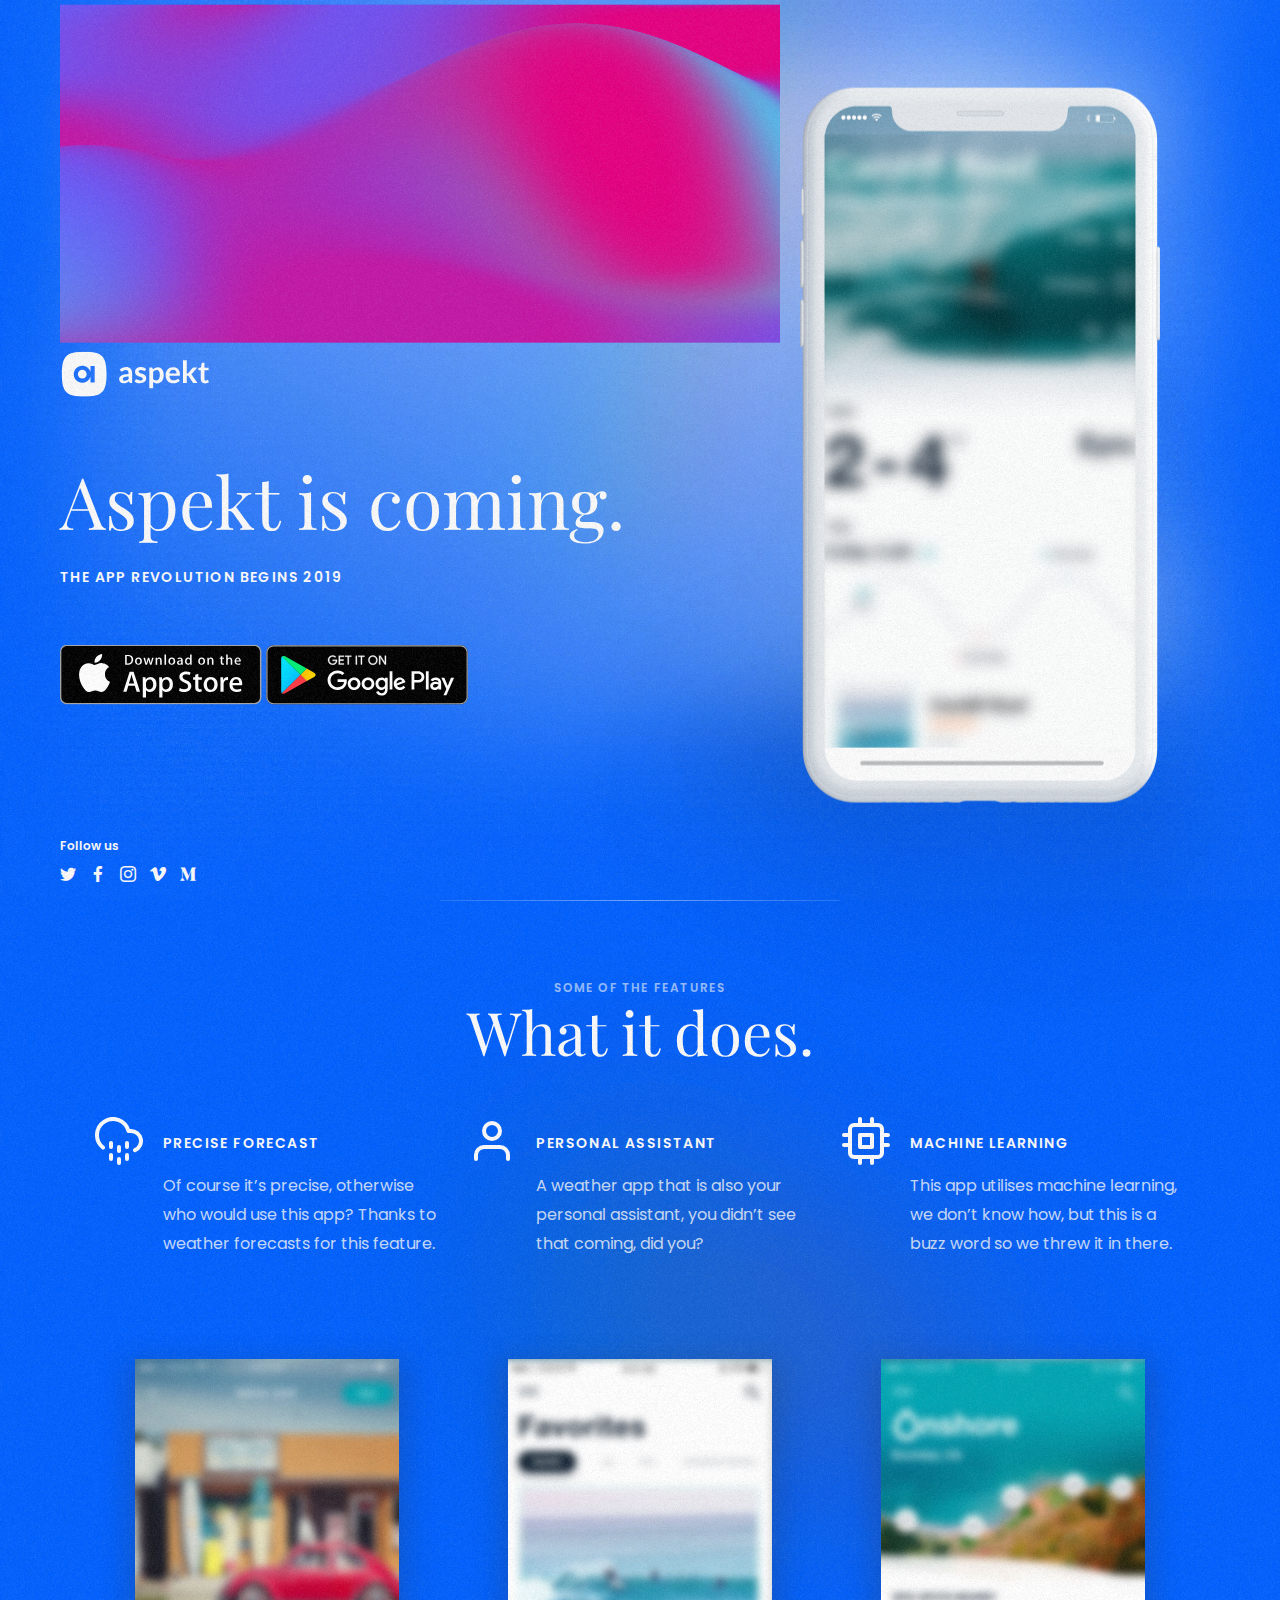
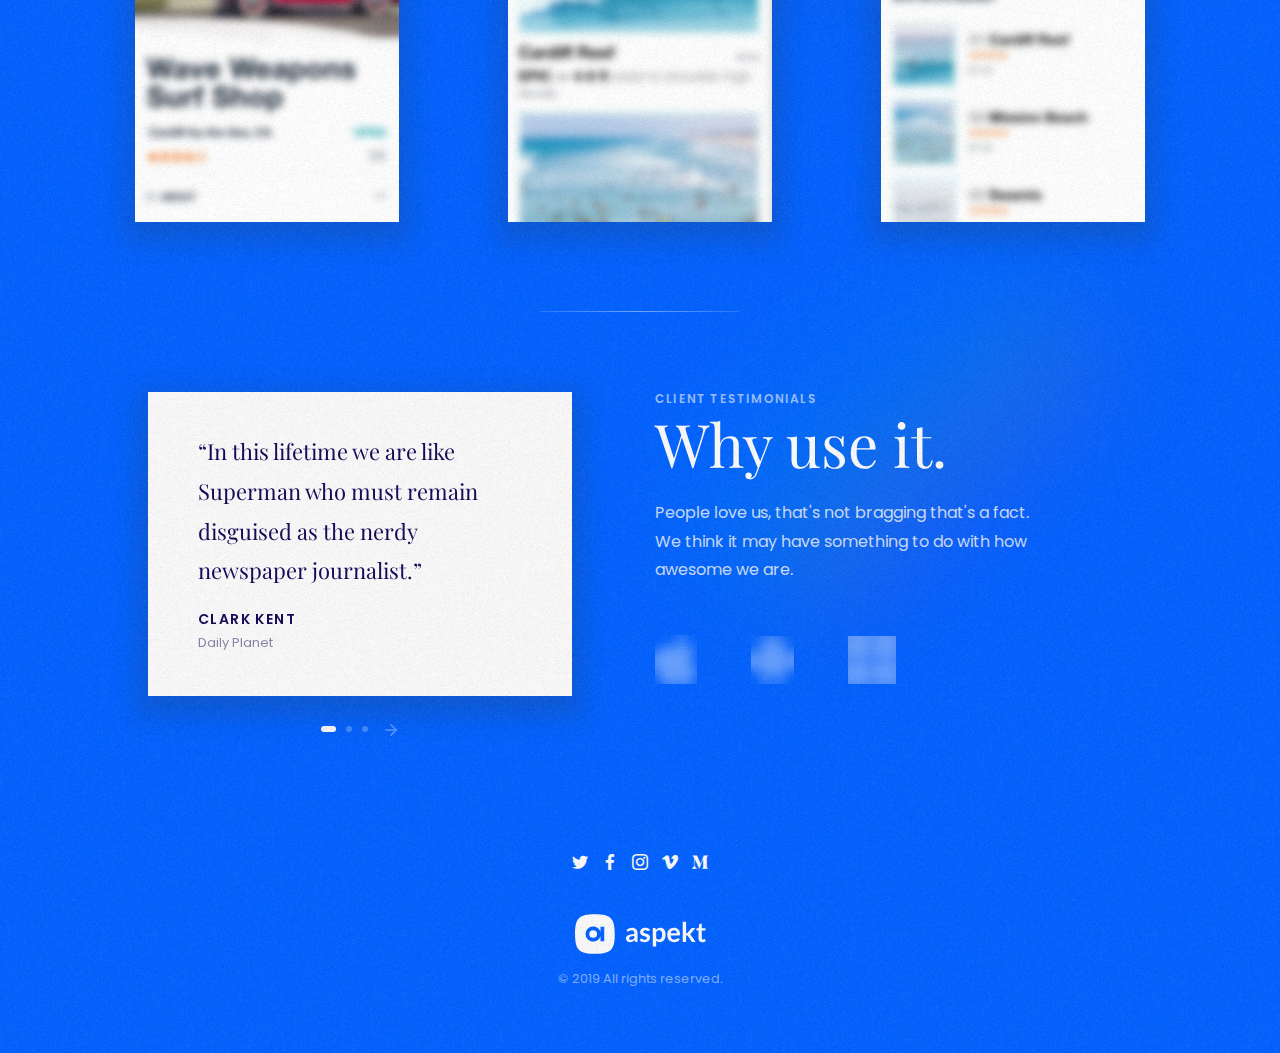
==== index.html @ 25643c91 "change three js" ====
<!DOCTYPE html>
<html class="app" lang="en">

<head>
    <meta charset="utf-8">
    <meta http-equiv="x-ua-compatible" content="ie=edge">

    <title>App Layout | Aspekt</title>

    <!-- Behavioral Meta Data -->
    <meta name="viewport" content="width=device-width, initial-scale=1, shrink-to-fit=no">

    <!-- Core Meta Data -->
    <meta name="author" content="Aether-Themes">
    <meta name="description" content="Aspekt. Creative launching page.">
    <meta name="keywords" content="template,coming soon,creative,multipurpose,minimal,responsive,html5,css3,jquery">

    <!-- Favicon -->
    <link rel="apple-touch-icon" sizes="180x180" href="assets/images/favicons/apple-touch-icon.png">
    <link rel="icon" type="image/png" href="assets/images/favicons/favicon-32x32.png" sizes="32x32">
    <link rel="icon" type="image/png" href="assets/images/favicons/favicon-16x16.png" sizes="16x16">
    <link rel="manifest" href="assets/images/favicons/manifest.json">
    <link rel="mask-icon" href="assets/images/favicons/safari-pinned-tab.svg" color="#21252b">
    <meta name="theme-color" content="#00C66B">

    <!-- Facebook -->
    <meta property="fb:app_id" content="">
    <meta property="og:type" content="website" />
    <meta property="og:meta_name" content="Aspekt" />
    <meta property="og:title" content="Aether-Themes" />
    <meta property="og:description" content="Aspekt. Creative launching page." />
    <meta property="og:image" content="https://www.aetherthemes.com/demo/aspekt/public/og-image.jpg" />

    <!-- Twitter -->
    <meta name="twitter:card" content="summary_large_image">
    <meta name="twitter:title" content="Aether-Themes" />
    <meta name="twitter:description" content="Aspekt. Creative launching page." />
    <meta name="twitter:image:src" content="https://www.aetherthemes.com/demo/aspekt/public/og-image.jpg" />
    <meta name="twitter:site" content="@AetherThemes">
    <meta name="twitter:creator" content="@AetherThemes">

    <!-- Other social networks -->
    <link rel="image_src" href="https://www.aetherthemes.com/demo/aspekt/public/og-image.jpg" />

    <!-- Fonts -->
    <link href="https://fonts.googleapis.com/css?family=Playfair+Display" rel="stylesheet">
    <link href="https://fonts.googleapis.com/css?family=Poppins:400,600" rel="stylesheet">

    <link href="assets/stylesheets/app.css" rel="stylesheet" />
</head>

<body>
    <!-- Main Content -->
    <main>
        <!-- Hero -->
        <section id="hero" class="hero">
            <div class="hero-content">
                <div class="hero-banner">
                    <canvas id="gradient-canvas">
                    </canvas>
                    <div class="-logo">
                        <a href="https://www.aetherthemes.com/demo/aspekt/">
                            <svg height="58" viewBox="0 0 191 58" width="191" xmlns="http://www.w3.org/2000/svg">
                                <g>
                                    <circle cx="26.9" cy="29" r="5.6" />
                                    <path d="m29.4.2c-23 0-28.8 5.8-28.8 28.8s5.8 28.8 28.8 28.8 28.8-5.8 28.8-28.8-5.8-28.8-28.8-28.8zm13.5 39.4h-5.4v-7.7c-1.3 4.7-5.5 8.1-10.6 8.1-6.1 0-11-4.9-11-11s4.9-11 11-11c5.1 0 9.3 3.4 10.6 8.1v-7.7h5.4z" />
                                    <path d="m91.3 40.5h-2.2c-.9 0-1.4-.2-1.7-1l-.4-1.5c-2.1 1.8-3.8 2.8-6.7 2.8-3.4 0-5.9-1.9-5.9-5.5 0-3 2.9-6.2 12.1-6.4v-1.2c0-2.7-1.2-4-3.4-4-3.2 0-3.9 1.8-5.5 1.8-.7 0-1.1-.4-1.4-.9l-.9-1.6c2.3-2.1 5.1-3.2 8.4-3.2 4.7 0 7.5 3.3 7.5 7.8v12.9zm-4.7-5.2v-3.4c-5.7.3-7.5 1.5-7.5 3.2s1.1 2.4 2.7 2.4c2-.1 3.4-.8 4.8-2.2z" />
                                    <path d="m108.1 24.2c-.3.4-.5.6-1 .6-.9 0-2.1-1.3-4.5-1.3-1.9 0-3.1.9-3.1 2.2 0 3.5 9.9 1.8 9.9 8.4 0 3.9-2.9 6.7-8.1 6.7-2.8 0-5.4-1.1-7-2.5l1.1-1.9c.3-.5.7-.7 1.3-.7 1.2 0 2 1.6 4.9 1.6 2.3 0 3.3-1.2 3.3-2.4 0-3.7-10-1.7-10-8.8 0-3.3 2.6-6.2 7.6-6.2 2.8 0 5.1 1 6.7 2.5z" />
                                    <path d="m113.3 47.1v-26.8h3c.6 0 1.1.3 1.2.9l.4 1.9c1.6-1.9 3.7-3.1 6.5-3.1 4.4 0 7.5 3.7 7.5 10.3 0 6.1-3.4 10.6-8.7 10.6-2.3 0-3.8-.7-5-2v8.3h-4.9zm4.9-20.9v9.1c1.1 1.4 2.4 1.8 3.9 1.8 3 0 4.8-2.2 4.8-6.9s-1.6-6.5-4.1-6.5c-2 0-3.3.9-4.6 2.5z" />
                                    <path d="m152.8 29.1c0 1.5-.2 1.9-1.1 1.9h-12.5c.3 4.2 2.3 6 5.5 6s4.4-1.8 5.6-1.8c.4 0 .7.2.9.5l1.4 1.8c-2.2 2.5-5.5 3.3-8.3 3.3-5.6 0-10-3.8-10-10.8 0-5.5 3.7-10 9.7-10 5.1-.1 8.8 3.3 8.8 9.1zm-13.6-1.1h9.2c0-2.5-1.4-4.6-4.3-4.6-2.8 0-4.4 1.7-4.9 4.6z" />
                                    <path d="m161.6 11.2v16.8h.9c.7 0 .9-.2 1.4-.7l5-6.2c.5-.5.9-.8 1.7-.8h4.5l-6.3 7.5c-.5.6-.9 1-1.5 1.4.6.4.9.9 1.4 1.5l6.7 9.8h-4.4c-.8 0-1.3-.2-1.7-.9l-5.1-7.7c-.4-.6-.7-.7-1.5-.7h-1.1v9.3h-4.9v-29.3z" />
                                    <path d="m179.6 35.2v-11.3h-2.1c-.5 0-1-.3-1-1v-1.9l3.3-.5 1-5.5c.1-.5.5-.8 1.1-.8h2.5v6.4h5.3v3.5h-5.3v11c0 1.3.7 2 1.7 2 1.2 0 1.6-.7 2.1-.7.3 0 .4.1.7.4l1.5 2.4c-1.4 1.2-3.3 1.8-5.3 1.8-3.5-.2-5.5-2.3-5.5-5.8z" />
                                </g>
                            </svg>
                        </a>
                    </div>

                    <div class="-content">
                        <h1>Aspekt is coming.</h1>
                        <p class="sub-title">The app revolution begins 2019</p>

                        <div class="cta">
                            <a href="#"><img src="assets/images/app/hero/app-store.svg" width="202" height="60" alt="App store" /></a>
                            <a href="#"><img src="assets/images/app/hero/google-play.svg" width="202" height="60" alt="Google play" /></a>
                        </div>
                    </div>

                    <div class="-footer">
                        <p>Follow us</p>
                        <ul>
                            <li><a href="#"><span class="socicon-twitter"></span></a></li>
                            <li><a href="#"><span class="socicon-facebook"></span></a></li>
                            <li><a href="#"><span class="socicon-instagram"></span></a></li>
                            <li><a href="#"><span class="socicon-vimeo"></span></a></li>
                            <li><a href="#"><span class="socicon-medium"></span></a></li>
                        </ul>
                    </div>
                </div>

                <div class="hero-image">
                    <img src="assets/images/app/hero/phone-render.png" width="360" alt="Phone render" />
                </div>
            </div>

            <img src="assets/images/app/hero/shadow.png" class="hero-shadow" alt="Shadow" />
        </section>

        <!-- Highlights -->
        <section class="highlights styled">
            <hr>
            <div class="highlights-header">
                <h6 class="do-unstyle">Some of the features</h6>
                <h2>What it does.</h2>
            </div>

            <div class="highlights-icon-box">
                <div class="-icon">
                    <i data-feather="cloud-drizzle"></i>
                </div>

                <div class="-content">
                    <h5>Precise forecast</h5>
                    <p>Of course it’s precise, otherwise who would use this app? Thanks to weather forecasts for this feature.</p>
                </div>
            </div>

            <div class="highlights-icon-box">
                <div class="-icon">
                    <i data-feather="user"></i>
                </div>

                <div class="-content">
                    <h5>Personal assistant</h5>
                    <p>A weather app that is also your personal assistant, you didn’t see that coming, did you?</p>
                </div>
            </div>

            <div class="highlights-icon-box">
                <div class="-icon">
                    <i data-feather="cpu"></i>
                </div>

                <div class="-content">
                    <h5>Machine learning</h5>
                    <p>This app utilises machine learning, we don’t know how, but this is a buzz word so we threw it in there.</p>
                </div>
            </div>

            <img src="assets/images/default/rainbow-glow-1.png" class="highlights-glow" alt="Rainbow glow 1" />
        </section>

        <!-- Gallery -->
        <div class="gallery">
            <div class="gallery-grid">
                <div class="-image columns large-4 medium-4 small-12">
                    <a class="lightbox--js" href="assets/images/app/gallery/image-1.jpg">
                        <img src="assets/images/app/gallery/image-1.jpg" width="264" alt="Image 1" />
                    </a>
                </div>
                <div class="-image columns large-4 medium-4 small-12">
                    <a class="lightbox--js" href="assets/images/app/gallery/image-2.jpg">
                        <img src="assets/images/app/gallery/image-2.jpg" width="264" alt="Image 2" />
                    </a>
                </div>
                <div class="-image columns large-4 medium-4 small-12">
                    <a class="lightbox--js" href="assets/images/app/gallery/image-3.jpg">
                        <img src="assets/images/app/gallery/image-3.jpg" width="264" alt="Image 3" />
                    </a>
                </div>
            </div>
        </div>

        <!-- Clients -->
        <section class="clients styled">
            <hr class="half">

            <div class="clients-testimonials">
                <div id="testimonials-slider" class="-box">
                    <!-- Testimonial 1 -->
                    <div class="-testimonial">
                        <div class="-content">
                            <p>“In this lifetime we are like Superman who must remain disguised as the nerdy newspaper journalist.”</p>
                        </div>
                        <div class="-meta">
                            <h5>Clark Kent</h5>
                            <p><small>Daily Planet</small></p>
                        </div>
                    </div>

                    <!-- Testimonial 2 -->
                    <div class="-testimonial">
                        <div class="-content">
                            <p>“Endure, Master Wayne. Take it. They’ll hate you for it, but that’s the point of Batman, he can be the outcast.”</p>
                        </div>
                        <div class="-meta">
                            <h5>Bruce Wayne</h5>
                            <p><small>Wayne Enterprise</small></p>
                        </div>
                    </div>

                    <!-- Testimonial 3 -->
                    <div class="-testimonial">
                        <div class="-content">
                            <p>“If loss makes you doubt your belief in justice, then you never truly, truly ever believed in justice at all.”</p>
                        </div>
                        <div class="-meta">
                            <h5>Diana Prince</h5>
                            <p><small>Amazon Inc.</small></p>
                        </div>
                    </div>
                </div>

                <div class="-controls">
                    <div id="slick-dots"></div>
                    <div id="slick-arrow"></div>
                </div>
            </div>

            <div class="clients-content">
                <div class="-header">
                    <h6 class="do-unstyle">Client testimonials</h6>
                    <h2>Why use it.</h2>
                    <p>People love us, that's not bragging that's a fact. We think it may have something to do with how awesome we are.</p>
                </div>

                <ul class="-clients">
                    <li>
                        <a href="#"><img src="assets/images/app/clients/client-1.png" width="42" alt="Client 1" /></a>
                    </li>
                    <li>
                        <a href="#"><img src="assets/images/app/clients/client-2.png" width="43" alt="Client 2" /></a>
                    </li>
                    <li>
                        <a href="#"><img src="assets/images/app/clients/client-3.png" width="48" alt="Client 3" /></a>
                    </li>
                </ul>
            </div>

            <img src="assets/images/default/rainbow-glow-2.png" class="clients-glow" alt="Rainbow glow 2" />
        </section>

    </main>

    <!-- Footer -->
    <footer class="footer styled">
        <div class="footer-content">
            <ul class="-social">
                <li><a href="#"><span class="socicon-twitter"></span></a></li>
                <li><a href="#"><span class="socicon-facebook"></span></a></li>
                <li><a href="#"><span class="socicon-instagram"></span></a></li>
                <li><a href="#"><span class="socicon-vimeo"></span></a></li>
                <li><a href="#"><span class="socicon-medium"></span></a></li>
            </ul>

            <div class="-logo">
                <a href="https://www.aetherthemes.com/demo/aspekt/">
                    <svg height="58" viewBox="0 0 191 58" width="191" xmlns="http://www.w3.org/2000/svg">
                        <g>
                            <circle cx="26.9" cy="29" r="5.6" />
                            <path d="m29.4.2c-23 0-28.8 5.8-28.8 28.8s5.8 28.8 28.8 28.8 28.8-5.8 28.8-28.8-5.8-28.8-28.8-28.8zm13.5 39.4h-5.4v-7.7c-1.3 4.7-5.5 8.1-10.6 8.1-6.1 0-11-4.9-11-11s4.9-11 11-11c5.1 0 9.3 3.4 10.6 8.1v-7.7h5.4z" />
                            <path d="m91.3 40.5h-2.2c-.9 0-1.4-.2-1.7-1l-.4-1.5c-2.1 1.8-3.8 2.8-6.7 2.8-3.4 0-5.9-1.9-5.9-5.5 0-3 2.9-6.2 12.1-6.4v-1.2c0-2.7-1.2-4-3.4-4-3.2 0-3.9 1.8-5.5 1.8-.7 0-1.1-.4-1.4-.9l-.9-1.6c2.3-2.1 5.1-3.2 8.4-3.2 4.7 0 7.5 3.3 7.5 7.8v12.9zm-4.7-5.2v-3.4c-5.7.3-7.5 1.5-7.5 3.2s1.1 2.4 2.7 2.4c2-.1 3.4-.8 4.8-2.2z" />
                            <path d="m108.1 24.2c-.3.4-.5.6-1 .6-.9 0-2.1-1.3-4.5-1.3-1.9 0-3.1.9-3.1 2.2 0 3.5 9.9 1.8 9.9 8.4 0 3.9-2.9 6.7-8.1 6.7-2.8 0-5.4-1.1-7-2.5l1.1-1.9c.3-.5.7-.7 1.3-.7 1.2 0 2 1.6 4.9 1.6 2.3 0 3.3-1.2 3.3-2.4 0-3.7-10-1.7-10-8.8 0-3.3 2.6-6.2 7.6-6.2 2.8 0 5.1 1 6.7 2.5z" />
                            <path d="m113.3 47.1v-26.8h3c.6 0 1.1.3 1.2.9l.4 1.9c1.6-1.9 3.7-3.1 6.5-3.1 4.4 0 7.5 3.7 7.5 10.3 0 6.1-3.4 10.6-8.7 10.6-2.3 0-3.8-.7-5-2v8.3h-4.9zm4.9-20.9v9.1c1.1 1.4 2.4 1.8 3.9 1.8 3 0 4.8-2.2 4.8-6.9s-1.6-6.5-4.1-6.5c-2 0-3.3.9-4.6 2.5z" />
                            <path d="m152.8 29.1c0 1.5-.2 1.9-1.1 1.9h-12.5c.3 4.2 2.3 6 5.5 6s4.4-1.8 5.6-1.8c.4 0 .7.2.9.5l1.4 1.8c-2.2 2.5-5.5 3.3-8.3 3.3-5.6 0-10-3.8-10-10.8 0-5.5 3.7-10 9.7-10 5.1-.1 8.8 3.3 8.8 9.1zm-13.6-1.1h9.2c0-2.5-1.4-4.6-4.3-4.6-2.8 0-4.4 1.7-4.9 4.6z" />
                            <path d="m161.6 11.2v16.8h.9c.7 0 .9-.2 1.4-.7l5-6.2c.5-.5.9-.8 1.7-.8h4.5l-6.3 7.5c-.5.6-.9 1-1.5 1.4.6.4.9.9 1.4 1.5l6.7 9.8h-4.4c-.8 0-1.3-.2-1.7-.9l-5.1-7.7c-.4-.6-.7-.7-1.5-.7h-1.1v9.3h-4.9v-29.3z" />
                            <path d="m179.6 35.2v-11.3h-2.1c-.5 0-1-.3-1-1v-1.9l3.3-.5 1-5.5c.1-.5.5-.8 1.1-.8h2.5v6.4h5.3v3.5h-5.3v11c0 1.3.7 2 1.7 2 1.2 0 1.6-.7 2.1-.7.3 0 .4.1.7.4l1.5 2.4c-1.4 1.2-3.3 1.8-5.3 1.8-3.5-.2-5.5-2.3-5.5-5.8z" />
                        </g>
                    </svg>
                </a>
            </div>

            <p class="-copyright">
                <small>© <time datetime="2019">2019</time> All rights reserved.</small>
            </p>
        </div>
    </footer>

    <!-- Javascript -->
    <script src="assets/javascripts/libraries/jquery.js"></script>
    <script src="assets/javascripts/libraries/threejs.js"></script>
    <script src="assets/javascripts/libraries/projector.js"></script>
    <script src="assets/javascripts/libraries/canvasrenderer.js"></script>

    <script src="assets/javascripts/plugins/feather.js"></script>
    <script src="assets/javascripts/plugins/magnific-popup.js"></script>
    <script src="assets/javascripts/plugins/slick-carousel.js"></script>

    <script src="assets/javascripts/3d/field.js"></script>

    <script src="assets/javascripts/main.js"></script>
    <script src="assets/javascripts/app.js"></script>
</body>

</html>
---- assets/stylesheets/app.css ----
/*
Aspekt
Version: 1.0
Author: Aether-Themes
Author URI: http://www.AetherThemes.com
*/
/* =Table of Contents
--------------------------------------------------------------
  =External CSS files (Plugins & Grid)
  =Base styles
  =Typography
  =Buttons
  =Layout specific
  =Sections
*/
/* =External CSS files
-------------------------------------------------------------- */
/* Foundation grid */
/**
 * Foundation for Sites by ZURB
 * Version 6.4.3
 * foundation.zurb.com
 * Licensed under MIT Open Source
 */
 #gradient-canvas {
  width:100%;
  height:100%;
  --gradient-color-1: #635BFF; 
  --gradient-color-2: #3BDEFF; 
  --gradient-color-3: #C218A7;  
  --gradient-color-4: #E50081;
}

.row {
  max-width: 75rem;
  margin-right: auto;
  margin-left: auto; }
  .row::before, .row::after {
    display: table;
    content: ' ';
    flex-basis: 0;
    order: 1; }
  .row::after {
    clear: both; }
  .row.collapse > .column, .row.collapse > .columns {
    padding-right: 0;
    padding-left: 0; }
  .row .row {
    margin-right: -0.625rem;
    margin-left: -0.625rem; }
    @media print, screen and (min-width: 40em) {
      .row .row {
        margin-right: -0.9375rem;
        margin-left: -0.9375rem; } }
    @media print, screen and (min-width: 64em) {
      .row .row {
        margin-right: -0.9375rem;
        margin-left: -0.9375rem; } }
    .row .row.collapse {
      margin-right: 0;
      margin-left: 0; }
  .row.expanded {
    max-width: none; }
    .row.expanded .row {
      margin-right: auto;
      margin-left: auto; }
  .row:not(.expanded) .row {
    max-width: none; }
  .row.gutter-small > .column, .row.gutter-small > .columns {
    padding-right: 0.625rem;
    padding-left: 0.625rem; }
  .row.gutter-medium > .column, .row.gutter-medium > .columns {
    padding-right: 0.9375rem;
    padding-left: 0.9375rem; }

.column, .columns {
  width: 100%;
  float: left;
  padding-right: 0.625rem;
  padding-left: 0.625rem; }
  @media print, screen and (min-width: 40em) {
    .column, .columns {
      padding-right: 0.9375rem;
      padding-left: 0.9375rem; } }
  .column:last-child:not(:first-child), .columns:last-child:not(:first-child) {
    float: right; }
  .column.end:last-child:last-child, .end.columns:last-child:last-child {
    float: left; }

.column.row.row, .row.row.columns {
  float: none; }

.row .column.row.row, .row .row.row.columns {
  margin-right: 0;
  margin-left: 0;
  padding-right: 0;
  padding-left: 0; }

.small-1 {
  width: 8.33333%; }

.small-push-1 {
  position: relative;
  left: 8.33333%; }

.small-pull-1 {
  position: relative;
  left: -8.33333%; }

.small-offset-0 {
  margin-left: 0%; }

.small-2 {
  width: 16.66667%; }

.small-push-2 {
  position: relative;
  left: 16.66667%; }

.small-pull-2 {
  position: relative;
  left: -16.66667%; }

.small-offset-1 {
  margin-left: 8.33333%; }

.small-3 {
  width: 25%; }

.small-push-3 {
  position: relative;
  left: 25%; }

.small-pull-3 {
  position: relative;
  left: -25%; }

.small-offset-2 {
  margin-left: 16.66667%; }

.small-4 {
  width: 33.33333%; }

.small-push-4 {
  position: relative;
  left: 33.33333%; }

.small-pull-4 {
  position: relative;
  left: -33.33333%; }

.small-offset-3 {
  margin-left: 25%; }

.small-5 {
  width: 41.66667%; }

.small-push-5 {
  position: relative;
  left: 41.66667%; }

.small-pull-5 {
  position: relative;
  left: -41.66667%; }

.small-offset-4 {
  margin-left: 33.33333%; }

.small-6 {
  width: 50%; }

.small-push-6 {
  position: relative;
  left: 50%; }

.small-pull-6 {
  position: relative;
  left: -50%; }

.small-offset-5 {
  margin-left: 41.66667%; }

.small-7 {
  width: 58.33333%; }

.small-push-7 {
  position: relative;
  left: 58.33333%; }

.small-pull-7 {
  position: relative;
  left: -58.33333%; }

.small-offset-6 {
  margin-left: 50%; }

.small-8 {
  width: 66.66667%; }

.small-push-8 {
  position: relative;
  left: 66.66667%; }

.small-pull-8 {
  position: relative;
  left: -66.66667%; }

.small-offset-7 {
  margin-left: 58.33333%; }

.small-9 {
  width: 75%; }

.small-push-9 {
  position: relative;
  left: 75%; }

.small-pull-9 {
  position: relative;
  left: -75%; }

.small-offset-8 {
  margin-left: 66.66667%; }

.small-10 {
  width: 83.33333%; }

.small-push-10 {
  position: relative;
  left: 83.33333%; }

.small-pull-10 {
  position: relative;
  left: -83.33333%; }

.small-offset-9 {
  margin-left: 75%; }

.small-11 {
  width: 91.66667%; }

.small-push-11 {
  position: relative;
  left: 91.66667%; }

.small-pull-11 {
  position: relative;
  left: -91.66667%; }

.small-offset-10 {
  margin-left: 83.33333%; }

.small-12 {
  width: 100%; }

.small-offset-11 {
  margin-left: 91.66667%; }

.small-up-1 > .column, .small-up-1 > .columns {
  float: left;
  width: 100%; }
  .small-up-1 > .column:nth-of-type(1n), .small-up-1 > .columns:nth-of-type(1n) {
    clear: none; }
  .small-up-1 > .column:nth-of-type(1n+1), .small-up-1 > .columns:nth-of-type(1n+1) {
    clear: both; }
  .small-up-1 > .column:last-child, .small-up-1 > .columns:last-child {
    float: left; }

.small-up-2 > .column, .small-up-2 > .columns {
  float: left;
  width: 50%; }
  .small-up-2 > .column:nth-of-type(1n), .small-up-2 > .columns:nth-of-type(1n) {
    clear: none; }
  .small-up-2 > .column:nth-of-type(2n+1), .small-up-2 > .columns:nth-of-type(2n+1) {
    clear: both; }
  .small-up-2 > .column:last-child, .small-up-2 > .columns:last-child {
    float: left; }

.small-up-3 > .column, .small-up-3 > .columns {
  float: left;
  width: 33.33333%; }
  .small-up-3 > .column:nth-of-type(1n), .small-up-3 > .columns:nth-of-type(1n) {
    clear: none; }
  .small-up-3 > .column:nth-of-type(3n+1), .small-up-3 > .columns:nth-of-type(3n+1) {
    clear: both; }
  .small-up-3 > .column:last-child, .small-up-3 > .columns:last-child {
    float: left; }

.small-up-4 > .column, .small-up-4 > .columns {
  float: left;
  width: 25%; }
  .small-up-4 > .column:nth-of-type(1n), .small-up-4 > .columns:nth-of-type(1n) {
    clear: none; }
  .small-up-4 > .column:nth-of-type(4n+1), .small-up-4 > .columns:nth-of-type(4n+1) {
    clear: both; }
  .small-up-4 > .column:last-child, .small-up-4 > .columns:last-child {
    float: left; }

.small-up-5 > .column, .small-up-5 > .columns {
  float: left;
  width: 20%; }
  .small-up-5 > .column:nth-of-type(1n), .small-up-5 > .columns:nth-of-type(1n) {
    clear: none; }
  .small-up-5 > .column:nth-of-type(5n+1), .small-up-5 > .columns:nth-of-type(5n+1) {
    clear: both; }
  .small-up-5 > .column:last-child, .small-up-5 > .columns:last-child {
    float: left; }

.small-up-6 > .column, .small-up-6 > .columns {
  float: left;
  width: 16.66667%; }
  .small-up-6 > .column:nth-of-type(1n), .small-up-6 > .columns:nth-of-type(1n) {
    clear: none; }
  .small-up-6 > .column:nth-of-type(6n+1), .small-up-6 > .columns:nth-of-type(6n+1) {
    clear: both; }
  .small-up-6 > .column:last-child, .small-up-6 > .columns:last-child {
    float: left; }

.small-up-7 > .column, .small-up-7 > .columns {
  float: left;
  width: 14.28571%; }
  .small-up-7 > .column:nth-of-type(1n), .small-up-7 > .columns:nth-of-type(1n) {
    clear: none; }
  .small-up-7 > .column:nth-of-type(7n+1), .small-up-7 > .columns:nth-of-type(7n+1) {
    clear: both; }
  .small-up-7 > .column:last-child, .small-up-7 > .columns:last-child {
    float: left; }

.small-up-8 > .column, .small-up-8 > .columns {
  float: left;
  width: 12.5%; }
  .small-up-8 > .column:nth-of-type(1n), .small-up-8 > .columns:nth-of-type(1n) {
    clear: none; }
  .small-up-8 > .column:nth-of-type(8n+1), .small-up-8 > .columns:nth-of-type(8n+1) {
    clear: both; }
  .small-up-8 > .column:last-child, .small-up-8 > .columns:last-child {
    float: left; }

.small-collapse > .column, .small-collapse > .columns {
  padding-right: 0;
  padding-left: 0; }
.small-collapse .row {
  margin-right: 0;
  margin-left: 0; }

.expanded.row .small-collapse.row {
  margin-right: 0;
  margin-left: 0; }

.small-uncollapse > .column, .small-uncollapse > .columns {
  padding-right: 0.625rem;
  padding-left: 0.625rem; }

.small-centered {
  margin-right: auto;
  margin-left: auto; }
  .small-centered, .small-centered:last-child:not(:first-child) {
    float: none;
    clear: both; }

.small-uncentered,
.small-push-0,
.small-pull-0 {
  position: static;
  float: left;
  margin-right: 0;
  margin-left: 0; }

@media print, screen and (min-width: 40em) {
  .medium-1 {
    width: 8.33333%; }

  .medium-push-1 {
    position: relative;
    left: 8.33333%; }

  .medium-pull-1 {
    position: relative;
    left: -8.33333%; }

  .medium-offset-0 {
    margin-left: 0%; }

  .medium-2 {
    width: 16.66667%; }

  .medium-push-2 {
    position: relative;
    left: 16.66667%; }

  .medium-pull-2 {
    position: relative;
    left: -16.66667%; }

  .medium-offset-1 {
    margin-left: 8.33333%; }

  .medium-3 {
    width: 25%; }

  .medium-push-3 {
    position: relative;
    left: 25%; }

  .medium-pull-3 {
    position: relative;
    left: -25%; }

  .medium-offset-2 {
    margin-left: 16.66667%; }

  .medium-4 {
    width: 33.33333%; }

  .medium-push-4 {
    position: relative;
    left: 33.33333%; }

  .medium-pull-4 {
    position: relative;
    left: -33.33333%; }

  .medium-offset-3 {
    margin-left: 25%; }

  .medium-5 {
    width: 41.66667%; }

  .medium-push-5 {
    position: relative;
    left: 41.66667%; }

  .medium-pull-5 {
    position: relative;
    left: -41.66667%; }

  .medium-offset-4 {
    margin-left: 33.33333%; }

  .medium-6 {
    width: 50%; }

  .medium-push-6 {
    position: relative;
    left: 50%; }

  .medium-pull-6 {
    position: relative;
    left: -50%; }

  .medium-offset-5 {
    margin-left: 41.66667%; }

  .medium-7 {
    width: 58.33333%; }

  .medium-push-7 {
    position: relative;
    left: 58.33333%; }

  .medium-pull-7 {
    position: relative;
    left: -58.33333%; }

  .medium-offset-6 {
    margin-left: 50%; }

  .medium-8 {
    width: 66.66667%; }

  .medium-push-8 {
    position: relative;
    left: 66.66667%; }

  .medium-pull-8 {
    position: relative;
    left: -66.66667%; }

  .medium-offset-7 {
    margin-left: 58.33333%; }

  .medium-9 {
    width: 75%; }

  .medium-push-9 {
    position: relative;
    left: 75%; }

  .medium-pull-9 {
    position: relative;
    left: -75%; }

  .medium-offset-8 {
    margin-left: 66.66667%; }

  .medium-10 {
    width: 83.33333%; }

  .medium-push-10 {
    position: relative;
    left: 83.33333%; }

  .medium-pull-10 {
    position: relative;
    left: -83.33333%; }

  .medium-offset-9 {
    margin-left: 75%; }

  .medium-11 {
    width: 91.66667%; }

  .medium-push-11 {
    position: relative;
    left: 91.66667%; }

  .medium-pull-11 {
    position: relative;
    left: -91.66667%; }

  .medium-offset-10 {
    margin-left: 83.33333%; }

  .medium-12 {
    width: 100%; }

  .medium-offset-11 {
    margin-left: 91.66667%; }

  .medium-up-1 > .column, .medium-up-1 > .columns {
    float: left;
    width: 100%; }
    .medium-up-1 > .column:nth-of-type(1n), .medium-up-1 > .columns:nth-of-type(1n) {
      clear: none; }
    .medium-up-1 > .column:nth-of-type(1n+1), .medium-up-1 > .columns:nth-of-type(1n+1) {
      clear: both; }
    .medium-up-1 > .column:last-child, .medium-up-1 > .columns:last-child {
      float: left; }

  .medium-up-2 > .column, .medium-up-2 > .columns {
    float: left;
    width: 50%; }
    .medium-up-2 > .column:nth-of-type(1n), .medium-up-2 > .columns:nth-of-type(1n) {
      clear: none; }
    .medium-up-2 > .column:nth-of-type(2n+1), .medium-up-2 > .columns:nth-of-type(2n+1) {
      clear: both; }
    .medium-up-2 > .column:last-child, .medium-up-2 > .columns:last-child {
      float: left; }

  .medium-up-3 > .column, .medium-up-3 > .columns {
    float: left;
    width: 33.33333%; }
    .medium-up-3 > .column:nth-of-type(1n), .medium-up-3 > .columns:nth-of-type(1n) {
      clear: none; }
    .medium-up-3 > .column:nth-of-type(3n+1), .medium-up-3 > .columns:nth-of-type(3n+1) {
      clear: both; }
    .medium-up-3 > .column:last-child, .medium-up-3 > .columns:last-child {
      float: left; }

  .medium-up-4 > .column, .medium-up-4 > .columns {
    float: left;
    width: 25%; }
    .medium-up-4 > .column:nth-of-type(1n), .medium-up-4 > .columns:nth-of-type(1n) {
      clear: none; }
    .medium-up-4 > .column:nth-of-type(4n+1), .medium-up-4 > .columns:nth-of-type(4n+1) {
      clear: both; }
    .medium-up-4 > .column:last-child, .medium-up-4 > .columns:last-child {
      float: left; }

  .medium-up-5 > .column, .medium-up-5 > .columns {
    float: left;
    width: 20%; }
    .medium-up-5 > .column:nth-of-type(1n), .medium-up-5 > .columns:nth-of-type(1n) {
      clear: none; }
    .medium-up-5 > .column:nth-of-type(5n+1), .medium-up-5 > .columns:nth-of-type(5n+1) {
      clear: both; }
    .medium-up-5 > .column:last-child, .medium-up-5 > .columns:last-child {
      float: left; }

  .medium-up-6 > .column, .medium-up-6 > .columns {
    float: left;
    width: 16.66667%; }
    .medium-up-6 > .column:nth-of-type(1n), .medium-up-6 > .columns:nth-of-type(1n) {
      clear: none; }
    .medium-up-6 > .column:nth-of-type(6n+1), .medium-up-6 > .columns:nth-of-type(6n+1) {
      clear: both; }
    .medium-up-6 > .column:last-child, .medium-up-6 > .columns:last-child {
      float: left; }

  .medium-up-7 > .column, .medium-up-7 > .columns {
    float: left;
    width: 14.28571%; }
    .medium-up-7 > .column:nth-of-type(1n), .medium-up-7 > .columns:nth-of-type(1n) {
      clear: none; }
    .medium-up-7 > .column:nth-of-type(7n+1), .medium-up-7 > .columns:nth-of-type(7n+1) {
      clear: both; }
    .medium-up-7 > .column:last-child, .medium-up-7 > .columns:last-child {
      float: left; }

  .medium-up-8 > .column, .medium-up-8 > .columns {
    float: left;
    width: 12.5%; }
    .medium-up-8 > .column:nth-of-type(1n), .medium-up-8 > .columns:nth-of-type(1n) {
      clear: none; }
    .medium-up-8 > .column:nth-of-type(8n+1), .medium-up-8 > .columns:nth-of-type(8n+1) {
      clear: both; }
    .medium-up-8 > .column:last-child, .medium-up-8 > .columns:last-child {
      float: left; }

  .medium-collapse > .column, .medium-collapse > .columns {
    padding-right: 0;
    padding-left: 0; }
  .medium-collapse .row {
    margin-right: 0;
    margin-left: 0; }

  .expanded.row .medium-collapse.row {
    margin-right: 0;
    margin-left: 0; }

  .medium-uncollapse > .column, .medium-uncollapse > .columns {
    padding-right: 0.9375rem;
    padding-left: 0.9375rem; }

  .medium-centered {
    margin-right: auto;
    margin-left: auto; }
    .medium-centered, .medium-centered:last-child:not(:first-child) {
      float: none;
      clear: both; }

  .medium-uncentered,
  .medium-push-0,
  .medium-pull-0 {
    position: static;
    float: left;
    margin-right: 0;
    margin-left: 0; } }
@media print, screen and (min-width: 64em) {
  .large-1 {
    width: 8.33333%; }

  .large-push-1 {
    position: relative;
    left: 8.33333%; }

  .large-pull-1 {
    position: relative;
    left: -8.33333%; }

  .large-offset-0 {
    margin-left: 0%; }

  .large-2 {
    width: 16.66667%; }

  .large-push-2 {
    position: relative;
    left: 16.66667%; }

  .large-pull-2 {
    position: relative;
    left: -16.66667%; }

  .large-offset-1 {
    margin-left: 8.33333%; }

  .large-3 {
    width: 25%; }

  .large-push-3 {
    position: relative;
    left: 25%; }

  .large-pull-3 {
    position: relative;
    left: -25%; }

  .large-offset-2 {
    margin-left: 16.66667%; }

  .large-4 {
    width: 33.33333%; }

  .large-push-4 {
    position: relative;
    left: 33.33333%; }

  .large-pull-4 {
    position: relative;
    left: -33.33333%; }

  .large-offset-3 {
    margin-left: 25%; }

  .large-5 {
    width: 41.66667%; }

  .large-push-5 {
    position: relative;
    left: 41.66667%; }

  .large-pull-5 {
    position: relative;
    left: -41.66667%; }

  .large-offset-4 {
    margin-left: 33.33333%; }

  .large-6 {
    width: 50%; }

  .large-push-6 {
    position: relative;
    left: 50%; }

  .large-pull-6 {
    position: relative;
    left: -50%; }

  .large-offset-5 {
    margin-left: 41.66667%; }

  .large-7 {
    width: 58.33333%; }

  .large-push-7 {
    position: relative;
    left: 58.33333%; }

  .large-pull-7 {
    position: relative;
    left: -58.33333%; }

  .large-offset-6 {
    margin-left: 50%; }

  .large-8 {
    width: 66.66667%; }

  .large-push-8 {
    position: relative;
    left: 66.66667%; }

  .large-pull-8 {
    position: relative;
    left: -66.66667%; }

  .large-offset-7 {
    margin-left: 58.33333%; }

  .large-9 {
    width: 75%; }

  .large-push-9 {
    position: relative;
    left: 75%; }

  .large-pull-9 {
    position: relative;
    left: -75%; }

  .large-offset-8 {
    margin-left: 66.66667%; }

  .large-10 {
    width: 83.33333%; }

  .large-push-10 {
    position: relative;
    left: 83.33333%; }

  .large-pull-10 {
    position: relative;
    left: -83.33333%; }

  .large-offset-9 {
    margin-left: 75%; }

  .large-11 {
    width: 91.66667%; }

  .large-push-11 {
    position: relative;
    left: 91.66667%; }

  .large-pull-11 {
    position: relative;
    left: -91.66667%; }

  .large-offset-10 {
    margin-left: 83.33333%; }

  .large-12 {
    width: 100%; }

  .large-offset-11 {
    margin-left: 91.66667%; }

  .large-up-1 > .column, .large-up-1 > .columns {
    float: left;
    width: 100%; }
    .large-up-1 > .column:nth-of-type(1n), .large-up-1 > .columns:nth-of-type(1n) {
      clear: none; }
    .large-up-1 > .column:nth-of-type(1n+1), .large-up-1 > .columns:nth-of-type(1n+1) {
      clear: both; }
    .large-up-1 > .column:last-child, .large-up-1 > .columns:last-child {
      float: left; }

  .large-up-2 > .column, .large-up-2 > .columns {
    float: left;
    width: 50%; }
    .large-up-2 > .column:nth-of-type(1n), .large-up-2 > .columns:nth-of-type(1n) {
      clear: none; }
    .large-up-2 > .column:nth-of-type(2n+1), .large-up-2 > .columns:nth-of-type(2n+1) {
      clear: both; }
    .large-up-2 > .column:last-child, .large-up-2 > .columns:last-child {
      float: left; }

  .large-up-3 > .column, .large-up-3 > .columns {
    float: left;
    width: 33.33333%; }
    .large-up-3 > .column:nth-of-type(1n), .large-up-3 > .columns:nth-of-type(1n) {
      clear: none; }
    .large-up-3 > .column:nth-of-type(3n+1), .large-up-3 > .columns:nth-of-type(3n+1) {
      clear: both; }
    .large-up-3 > .column:last-child, .large-up-3 > .columns:last-child {
      float: left; }

  .large-up-4 > .column, .large-up-4 > .columns {
    float: left;
    width: 25%; }
    .large-up-4 > .column:nth-of-type(1n), .large-up-4 > .columns:nth-of-type(1n) {
      clear: none; }
    .large-up-4 > .column:nth-of-type(4n+1), .large-up-4 > .columns:nth-of-type(4n+1) {
      clear: both; }
    .large-up-4 > .column:last-child, .large-up-4 > .columns:last-child {
      float: left; }

  .large-up-5 > .column, .large-up-5 > .columns {
    float: left;
    width: 20%; }
    .large-up-5 > .column:nth-of-type(1n), .large-up-5 > .columns:nth-of-type(1n) {
      clear: none; }
    .large-up-5 > .column:nth-of-type(5n+1), .large-up-5 > .columns:nth-of-type(5n+1) {
      clear: both; }
    .large-up-5 > .column:last-child, .large-up-5 > .columns:last-child {
      float: left; }

  .large-up-6 > .column, .large-up-6 > .columns {
    float: left;
    width: 16.66667%; }
    .large-up-6 > .column:nth-of-type(1n), .large-up-6 > .columns:nth-of-type(1n) {
      clear: none; }
    .large-up-6 > .column:nth-of-type(6n+1), .large-up-6 > .columns:nth-of-type(6n+1) {
      clear: both; }
    .large-up-6 > .column:last-child, .large-up-6 > .columns:last-child {
      float: left; }

  .large-up-7 > .column, .large-up-7 > .columns {
    float: left;
    width: 14.28571%; }
    .large-up-7 > .column:nth-of-type(1n), .large-up-7 > .columns:nth-of-type(1n) {
      clear: none; }
    .large-up-7 > .column:nth-of-type(7n+1), .large-up-7 > .columns:nth-of-type(7n+1) {
      clear: both; }
    .large-up-7 > .column:last-child, .large-up-7 > .columns:last-child {
      float: left; }

  .large-up-8 > .column, .large-up-8 > .columns {
    float: left;
    width: 12.5%; }
    .large-up-8 > .column:nth-of-type(1n), .large-up-8 > .columns:nth-of-type(1n) {
      clear: none; }
    .large-up-8 > .column:nth-of-type(8n+1), .large-up-8 > .columns:nth-of-type(8n+1) {
      clear: both; }
    .large-up-8 > .column:last-child, .large-up-8 > .columns:last-child {
      float: left; }

  .large-collapse > .column, .large-collapse > .columns {
    padding-right: 0;
    padding-left: 0; }
  .large-collapse .row {
    margin-right: 0;
    margin-left: 0; }

  .expanded.row .large-collapse.row {
    margin-right: 0;
    margin-left: 0; }

  .large-uncollapse > .column, .large-uncollapse > .columns {
    padding-right: 0.9375rem;
    padding-left: 0.9375rem; }

  .large-centered {
    margin-right: auto;
    margin-left: auto; }
    .large-centered, .large-centered:last-child:not(:first-child) {
      float: none;
      clear: both; }

  .large-uncentered,
  .large-push-0,
  .large-pull-0 {
    position: static;
    float: left;
    margin-right: 0;
    margin-left: 0; } }
.column-block {
  margin-bottom: 1.25rem; }
  .column-block > :last-child {
    margin-bottom: 0; }
  @media print, screen and (min-width: 40em) {
    .column-block {
      margin-bottom: 1.875rem; }
      .column-block > :last-child {
        margin-bottom: 0; } }

/* Magnific Popup */
.mfp-bg {
  top: 0;
  left: 0;
  width: 100%;
  height: 100%;
  z-index: 1042;
  overflow: hidden;
  position: fixed;
  background: #0b0b0b;
  opacity: 0.8; }

.mfp-wrap {
  top: 0;
  left: 0;
  width: 100%;
  height: 100%;
  z-index: 1043;
  position: fixed;
  outline: none !important;
  -webkit-backface-visibility: hidden; }

.mfp-container {
  text-align: center;
  position: absolute;
  width: 100%;
  height: 100%;
  left: 0;
  top: 0;
  padding: 0 8px;
  box-sizing: border-box; }

.mfp-container:before {
  content: '';
  display: inline-block;
  height: 100%;
  vertical-align: middle; }

.mfp-align-top .mfp-container:before {
  display: none; }

.mfp-content {
  position: relative;
  display: inline-block;
  vertical-align: middle;
  margin: 0 auto;
  text-align: left;
  z-index: 1045; }

.mfp-inline-holder .mfp-content,
.mfp-ajax-holder .mfp-content {
  width: 100%;
  cursor: auto; }

.mfp-ajax-cur {
  cursor: progress; }

.mfp-zoom-out-cur, .mfp-zoom-out-cur .mfp-image-holder .mfp-close {
  cursor: -moz-zoom-out;
  cursor: -webkit-zoom-out;
  cursor: zoom-out; }

.mfp-zoom {
  cursor: pointer;
  cursor: -webkit-zoom-in;
  cursor: -moz-zoom-in;
  cursor: zoom-in; }

.mfp-auto-cursor .mfp-content {
  cursor: auto; }

.mfp-close,
.mfp-arrow,
.mfp-preloader,
.mfp-counter {
  -webkit-user-select: none;
  -moz-user-select: none;
  user-select: none; }

.mfp-loading.mfp-figure {
  display: none; }

.mfp-hide {
  display: none !important; }

.mfp-preloader {
  color: #CCC;
  position: absolute;
  top: 50%;
  width: auto;
  text-align: center;
  margin-top: -0.8em;
  left: 8px;
  right: 8px;
  z-index: 1044; }

.mfp-preloader a {
  color: #CCC; }

.mfp-preloader a:hover {
  color: #FFF; }

.mfp-s-ready .mfp-preloader {
  display: none; }

.mfp-s-error .mfp-content {
  display: none; }

button.mfp-close,
button.mfp-arrow {
  overflow: visible;
  cursor: pointer;
  background: transparent;
  border: 0;
  -webkit-appearance: none;
  display: block;
  outline: none;
  padding: 0;
  z-index: 1046;
  box-shadow: none;
  touch-action: manipulation; }

button::-moz-focus-inner {
  padding: 0;
  border: 0; }

.mfp-close {
  width: 44px;
  height: 44px;
  line-height: 44px;
  position: absolute;
  right: 0;
  top: 0;
  text-decoration: none;
  text-align: center;
  opacity: 0.65;
  padding: 0 0 18px 10px;
  color: #FFF;
  font-style: normal;
  font-size: 28px;
  font-family: Arial, Baskerville, monospace; }

.mfp-close:hover,
.mfp-close:focus {
  opacity: 1; }

.mfp-close:active {
  top: 1px; }

.mfp-close-btn-in .mfp-close {
  color: #333; }

.mfp-image-holder .mfp-close,
.mfp-iframe-holder .mfp-close {
  color: #FFF;
  right: -6px;
  text-align: right;
  padding-right: 6px;
  width: 100%; }

.mfp-counter {
  position: absolute;
  top: 0;
  right: 0;
  color: #CCC;
  font-size: 12px;
  line-height: 18px;
  white-space: nowrap; }

.mfp-arrow {
  position: absolute;
  opacity: 0.35;
  margin: 0;
  top: 50%;
  margin-top: -55px;
  padding: 0;
  width: 90px;
  height: 110px;
  -webkit-tap-highlight-color: transparent; }

.mfp-arrow:active {
  margin-top: -54px; }

.mfp-arrow:hover,
.mfp-arrow:focus {
  opacity: 1; }

.mfp-arrow:before,
.mfp-arrow:after {
  content: '';
  display: block;
  width: 0;
  height: 0;
  position: absolute;
  left: 0;
  top: 0;
  margin-top: 35px;
  margin-left: 35px;
  border: medium inset transparent; }

.mfp-arrow:after {
  border-top-width: 13px;
  border-bottom-width: 13px;
  top: 8px; }

.mfp-arrow:before {
  border-top-width: 21px;
  border-bottom-width: 21px;
  opacity: 0.7; }

.mfp-arrow-left {
  left: 0; }

.mfp-arrow-left:after {
  border-right: 17px solid #f2f2f2;
  margin-left: 31px; }

.mfp-arrow-left:before {
  margin-left: 25px;
  border-right: 27px solid #3F3F3F; }

.mfp-arrow-right {
  right: 0; }

.mfp-arrow-right:after {
  border-left: 17px solid #f2f2f2;
  margin-left: 39px; }

.mfp-arrow-right:before {
  border-left: 27px solid #3F3F3F; }

.mfp-iframe-holder {
  padding-top: 40px;
  padding-bottom: 40px; }

.mfp-iframe-holder .mfp-content {
  line-height: 0;
  width: 100%;
  max-width: 900px; }

.mfp-iframe-holder .mfp-close {
  top: -40px; }

.mfp-iframe-scaler {
  width: 100%;
  height: 0;
  overflow: hidden;
  padding-top: 56.25%; }

.mfp-iframe-scaler iframe {
  position: absolute;
  display: block;
  top: 0;
  left: 0;
  width: 100%;
  height: 100%;
  box-shadow: 0 0 8px rgba(0, 0, 0, 0.6);
  background: #000; }

/* Main image in popup */
img.mfp-img {
  width: auto;
  max-width: 100%;
  height: auto;
  display: block;
  line-height: 0;
  box-sizing: border-box;
  padding: 40px 0 40px;
  margin: 0 auto; }

/* The shadow behind the image */
.mfp-figure {
  line-height: 0; }

.mfp-figure:after {
  content: '';
  position: absolute;
  left: 0;
  top: 40px;
  bottom: 40px;
  display: block;
  right: 0;
  width: auto;
  height: auto;
  z-index: -1;
  box-shadow: 0 0 8px rgba(0, 0, 0, 0.6);
  background: #444; }

.mfp-figure small {
  color: #BDBDBD;
  display: block;
  font-size: 12px;
  line-height: 14px; }

.mfp-figure figure {
  margin: 0; }

.mfp-bottom-bar {
  margin-top: -30px;
  position: absolute;
  top: 100%;
  left: 0;
  width: 100%;
  cursor: auto; }

.mfp-title {
  text-align: left;
  line-height: 16px;
  color: #F3F3F3;
  word-wrap: break-word;
  padding-right: 36px; }

.mfp-image-holder .mfp-content {
  max-width: 100%; }

.mfp-gallery .mfp-image-holder .mfp-figure {
  cursor: pointer; }

@media screen and (max-width: 800px) and (orientation: landscape), screen and (max-height: 300px) {
  /**
       * Remove all paddings around the image on small screen
       */
  .mfp-img-mobile .mfp-image-holder {
    padding-left: 0;
    padding-right: 0; }

  .mfp-img-mobile img.mfp-img {
    padding: 0; }

  .mfp-img-mobile .mfp-figure:after {
    top: 0;
    bottom: 0; }

  .mfp-img-mobile .mfp-figure small {
    display: inline;
    margin-left: 5px; }

  .mfp-img-mobile .mfp-bottom-bar {
    background: rgba(0, 0, 0, 0.6);
    bottom: 0;
    margin: 0;
    top: auto;
    padding: 3px 5px;
    position: fixed;
    box-sizing: border-box; }

  .mfp-img-mobile .mfp-bottom-bar:empty {
    padding: 0; }

  .mfp-img-mobile .mfp-counter {
    right: 5px;
    top: 3px; }

  .mfp-img-mobile .mfp-close {
    top: 0;
    right: 0;
    width: 35px;
    height: 35px;
    line-height: 35px;
    background: rgba(0, 0, 0, 0.6);
    position: fixed;
    text-align: center;
    padding: 0; } }
@media all and (max-width: 900px) {
  .mfp-arrow {
    -webkit-transform: scale(0.75);
    transform: scale(0.75); }

  .mfp-arrow-left {
    -webkit-transform-origin: 0;
    transform-origin: 0; }

  .mfp-arrow-right {
    -webkit-transform-origin: 100%;
    transform-origin: 100%; }

  .mfp-container {
    padding-left: 6px;
    padding-right: 6px; } }
/* Slick */
/* Slider */
.slick-slider {
  position: relative;
  display: block;
  box-sizing: border-box;
  -webkit-touch-callout: none;
  -webkit-user-select: none;
  -khtml-user-select: none;
  -moz-user-select: none;
  -ms-user-select: none;
  user-select: none;
  -ms-touch-action: pan-y;
  touch-action: pan-y;
  -webkit-tap-highlight-color: transparent; }

.slick-list {
  position: relative;
  overflow: hidden;
  display: block;
  margin: 0;
  padding: 0; }
  .slick-list:focus {
    outline: none; }
  .slick-list.dragging {
    cursor: pointer;
    cursor: hand; }

.slick-slider .slick-track,
.slick-slider .slick-list {
  -webkit-transform: translate3d(0, 0, 0);
  -moz-transform: translate3d(0, 0, 0);
  -ms-transform: translate3d(0, 0, 0);
  -o-transform: translate3d(0, 0, 0);
  transform: translate3d(0, 0, 0); }

.slick-track {
  position: relative;
  left: 0;
  top: 0;
  display: block;
  margin-left: auto;
  margin-right: auto; }
  .slick-track:before, .slick-track:after {
    content: "";
    display: table; }
  .slick-track:after {
    clear: both; }
  .slick-loading .slick-track {
    visibility: hidden; }

.slick-slide {
  float: left;
  height: 100%;
  min-height: 1px;
  display: none; }
  [dir="rtl"] .slick-slide {
    float: right; }
  .slick-slide img {
    display: block; }
  .slick-slide.slick-loading img {
    display: none; }
  .slick-slide.dragging img {
    pointer-events: none; }
  .slick-initialized .slick-slide {
    display: block; }
  .slick-loading .slick-slide {
    visibility: hidden; }
  .slick-vertical .slick-slide {
    display: block;
    height: auto;
    border: 1px solid transparent; }

.slick-arrow.slick-hidden {
  display: none; }

/* =Base styles
-------------------------------------------------------------- */
/* Resets */
* {
  font-size: 100%;
  font-family: inherit;
  font-weight: inherit;
  font-style: inherit;
  text-align: inherit;
  text-decoration: none;
  line-height: inherit;
  color: inherit;
  background-color: transparent;
  border: 0;
  border-radius: 0;
  padding: 0;
  margin: 0; }

*,
*::before,
*::after {
  -webkit-box-sizing: border-box;
  -moz-box-sizing: border-box;
  box-sizing: border-box;
  text-rendering: optimizeLegibility;
  -webkit-font-smoothing: antialiased;
  -moz-osx-font-smoothing: grayscale; }

html {
  font-size: 16px;
  font-weight: 400;
  line-height: 1.15;
  background-color: #fff;
  -ms-text-size-adjust: 100%;
  -webkit-text-size-adjust: 100%;
  -webkit-overflow-scrolling: touch;
  -ms-overflow-style: -ms-autohiding-scrollbar;
  -ms-touch-action: manipulation;
  touch-action: manipulation; }

main,
article,
aside,
footer,
header,
nav,
section,
figcaption,
figure {
  display: block; }

svg {
  vertical-align: middle; }

ul,
ol {
  list-style: none; }

strong {
  font-weight: 500; }

small {
  font-size: 0.8em; }

em {
  font-style: italic; }

code,
kbd,
samp {
  font-family: "monospace", monospace;
  font-size: 1em; }

input,
textarea,
select {
  -webkit-appearance: none;
  -moz-appearance: textfield; }

button {
  cursor: pointer; }

select:-moz-focusring {
  text-shadow: 0 0 0 #000;
  color: transparent; }

input::-webkit-search-cancel-button,
input::-webkit-outer-spin-button,
input::-webkit-inner-spin-button {
  -webkit-appearance: none;
  margin: 0; }

input::-ms-reveal {
  display: none; }

input::-ms-clear {
  display: none; }

input::-webkit-input-placeholder {
  opacity: 1; }

input::-moz-placeholder {
  opacity: 1; }

input:-ms-input-placeholder {
  opacity: 1; }

/* Socicon */
@font-face {
  font-family: 'Socicon';
  src: url(/assets/fonts/Socicon.eot?484r1f);
  src: url(/assets/fonts/Socicon.eot?484r1f#iefix) format("embedded-opentype"), url(/assets/fonts/Socicon.woff2?484r1f) format("woff2"), url(/assets/fonts/Socicon.ttf?484r1f) format("truetype"), url(/assets/fonts/Socicon.woff?484r1f) format("woff"), url(/assets/fonts/Socicon.svg?484r1f#Socicon) format("svg");
  font-weight: normal;
  font-style: normal; }
[class^="socicon-"], [class*=" socicon-"] {
  /* use !important to prevent issues with browser extensions that change fonts */
  font-family: 'Socicon' !important;
  speak: none;
  font-style: normal;
  font-weight: normal;
  font-variant: normal;
  text-transform: none;
  line-height: 1;
  /* Better Font Rendering =========== */
  -webkit-font-smoothing: antialiased;
  -moz-osx-font-smoothing: grayscale; }

.socicon-internet:before {
  content: "\e957"; }

.socicon-moddb:before {
  content: "\e94b"; }

.socicon-indiedb:before {
  content: "\e94c"; }

.socicon-traxsource:before {
  content: "\e94d"; }

.socicon-gamefor:before {
  content: "\e94e"; }

.socicon-pixiv:before {
  content: "\e94f"; }

.socicon-myanimelist:before {
  content: "\e950"; }

.socicon-blackberry:before {
  content: "\e951"; }

.socicon-wickr:before {
  content: "\e952"; }

.socicon-spip:before {
  content: "\e953"; }

.socicon-napster:before {
  content: "\e954"; }

.socicon-beatport:before {
  content: "\e955"; }

.socicon-hackerone:before {
  content: "\e956"; }

.socicon-hackernews:before {
  content: "\e946"; }

.socicon-smashwords:before {
  content: "\e947"; }

.socicon-kobo:before {
  content: "\e948"; }

.socicon-bookbub:before {
  content: "\e949"; }

.socicon-mailru:before {
  content: "\e94a"; }

.socicon-gitlab:before {
  content: "\e945"; }

.socicon-instructables:before {
  content: "\e944"; }

.socicon-portfolio:before {
  content: "\e943"; }

.socicon-codered:before {
  content: "\e940"; }

.socicon-origin:before {
  content: "\e941"; }

.socicon-nextdoor:before {
  content: "\e942"; }

.socicon-udemy:before {
  content: "\e93f"; }

.socicon-livemaster:before {
  content: "\e93e"; }

.socicon-crunchbase:before {
  content: "\e93b"; }

.socicon-homefy:before {
  content: "\e93c"; }

.socicon-calendly:before {
  content: "\e93d"; }

.socicon-realtor:before {
  content: "\e90f"; }

.socicon-tidal:before {
  content: "\e910"; }

.socicon-qobuz:before {
  content: "\e911"; }

.socicon-natgeo:before {
  content: "\e912"; }

.socicon-mastodon:before {
  content: "\e913"; }

.socicon-unsplash:before {
  content: "\e914"; }

.socicon-homeadvisor:before {
  content: "\e915"; }

.socicon-angieslist:before {
  content: "\e916"; }

.socicon-codepen:before {
  content: "\e917"; }

.socicon-slack:before {
  content: "\e918"; }

.socicon-openaigym:before {
  content: "\e919"; }

.socicon-logmein:before {
  content: "\e91a"; }

.socicon-fiverr:before {
  content: "\e91b"; }

.socicon-gotomeeting:before {
  content: "\e91c"; }

.socicon-aliexpress:before {
  content: "\e91d"; }

.socicon-guru:before {
  content: "\e91e"; }

.socicon-appstore:before {
  content: "\e91f"; }

.socicon-homes:before {
  content: "\e920"; }

.socicon-zoom:before {
  content: "\e921"; }

.socicon-alibaba:before {
  content: "\e922"; }

.socicon-craigslist:before {
  content: "\e923"; }

.socicon-wix:before {
  content: "\e924"; }

.socicon-redfin:before {
  content: "\e925"; }

.socicon-googlecalendar:before {
  content: "\e926"; }

.socicon-shopify:before {
  content: "\e927"; }

.socicon-freelancer:before {
  content: "\e928"; }

.socicon-seedrs:before {
  content: "\e929"; }

.socicon-bing:before {
  content: "\e92a"; }

.socicon-doodle:before {
  content: "\e92b"; }

.socicon-bonanza:before {
  content: "\e92c"; }

.socicon-squarespace:before {
  content: "\e92d"; }

.socicon-toptal:before {
  content: "\e92e"; }

.socicon-gust:before {
  content: "\e92f"; }

.socicon-ask:before {
  content: "\e930"; }

.socicon-trulia:before {
  content: "\e931"; }

.socicon-loomly:before {
  content: "\e932"; }

.socicon-ghost:before {
  content: "\e933"; }

.socicon-upwork:before {
  content: "\e934"; }

.socicon-fundable:before {
  content: "\e935"; }

.socicon-booking:before {
  content: "\e936"; }

.socicon-googlemaps:before {
  content: "\e937"; }

.socicon-zillow:before {
  content: "\e938"; }

.socicon-niconico:before {
  content: "\e939"; }

.socicon-toneden:before {
  content: "\e93a"; }

.socicon-augment:before {
  content: "\e908"; }

.socicon-bitbucket:before {
  content: "\e909"; }

.socicon-fyuse:before {
  content: "\e90a"; }

.socicon-yt-gaming:before {
  content: "\e90b"; }

.socicon-sketchfab:before {
  content: "\e90c"; }

.socicon-mobcrush:before {
  content: "\e90d"; }

.socicon-microsoft:before {
  content: "\e90e"; }

.socicon-pandora:before {
  content: "\e907"; }

.socicon-messenger:before {
  content: "\e906"; }

.socicon-gamewisp:before {
  content: "\e905"; }

.socicon-bloglovin:before {
  content: "\e904"; }

.socicon-tunein:before {
  content: "\e903"; }

.socicon-gamejolt:before {
  content: "\e901"; }

.socicon-trello:before {
  content: "\e902"; }

.socicon-spreadshirt:before {
  content: "\e900"; }

.socicon-500px:before {
  content: "\e000"; }

.socicon-8tracks:before {
  content: "\e001"; }

.socicon-airbnb:before {
  content: "\e002"; }

.socicon-alliance:before {
  content: "\e003"; }

.socicon-amazon:before {
  content: "\e004"; }

.socicon-amplement:before {
  content: "\e005"; }

.socicon-android:before {
  content: "\e006"; }

.socicon-angellist:before {
  content: "\e007"; }

.socicon-apple:before {
  content: "\e008"; }

.socicon-appnet:before {
  content: "\e009"; }

.socicon-baidu:before {
  content: "\e00a"; }

.socicon-bandcamp:before {
  content: "\e00b"; }

.socicon-battlenet:before {
  content: "\e00c"; }

.socicon-mixer:before {
  content: "\e00d"; }

.socicon-bebee:before {
  content: "\e00e"; }

.socicon-bebo:before {
  content: "\e00f"; }

.socicon-behance:before {
  content: "\e010"; }

.socicon-blizzard:before {
  content: "\e011"; }

.socicon-blogger:before {
  content: "\e012"; }

.socicon-buffer:before {
  content: "\e013"; }

.socicon-chrome:before {
  content: "\e014"; }

.socicon-coderwall:before {
  content: "\e015"; }

.socicon-curse:before {
  content: "\e016"; }

.socicon-dailymotion:before {
  content: "\e017"; }

.socicon-deezer:before {
  content: "\e018"; }

.socicon-delicious:before {
  content: "\e019"; }

.socicon-deviantart:before {
  content: "\e01a"; }

.socicon-diablo:before {
  content: "\e01b"; }

.socicon-digg:before {
  content: "\e01c"; }

.socicon-discord:before {
  content: "\e01d"; }

.socicon-disqus:before {
  content: "\e01e"; }

.socicon-douban:before {
  content: "\e01f"; }

.socicon-draugiem:before {
  content: "\e020"; }

.socicon-dribbble:before {
  content: "\e021"; }

.socicon-drupal:before {
  content: "\e022"; }

.socicon-ebay:before {
  content: "\e023"; }

.socicon-ello:before {
  content: "\e024"; }

.socicon-endomodo:before {
  content: "\e025"; }

.socicon-envato:before {
  content: "\e026"; }

.socicon-etsy:before {
  content: "\e027"; }

.socicon-facebook:before {
  content: "\e028"; }

.socicon-feedburner:before {
  content: "\e029"; }

.socicon-filmweb:before {
  content: "\e02a"; }

.socicon-firefox:before {
  content: "\e02b"; }

.socicon-flattr:before {
  content: "\e02c"; }

.socicon-flickr:before {
  content: "\e02d"; }

.socicon-formulr:before {
  content: "\e02e"; }

.socicon-forrst:before {
  content: "\e02f"; }

.socicon-foursquare:before {
  content: "\e030"; }

.socicon-friendfeed:before {
  content: "\e031"; }

.socicon-github:before {
  content: "\e032"; }

.socicon-goodreads:before {
  content: "\e033"; }

.socicon-google:before {
  content: "\e034"; }

.socicon-googlescholar:before {
  content: "\e035"; }

.socicon-googlegroups:before {
  content: "\e036"; }

.socicon-googlephotos:before {
  content: "\e037"; }

.socicon-googleplus:before {
  content: "\e038"; }

.socicon-grooveshark:before {
  content: "\e039"; }

.socicon-hackerrank:before {
  content: "\e03a"; }

.socicon-hearthstone:before {
  content: "\e03b"; }

.socicon-hellocoton:before {
  content: "\e03c"; }

.socicon-heroes:before {
  content: "\e03d"; }

.socicon-smashcast:before {
  content: "\e03e"; }

.socicon-horde:before {
  content: "\e03f"; }

.socicon-houzz:before {
  content: "\e040"; }

.socicon-icq:before {
  content: "\e041"; }

.socicon-identica:before {
  content: "\e042"; }

.socicon-imdb:before {
  content: "\e043"; }

.socicon-instagram:before {
  content: "\e044"; }

.socicon-issuu:before {
  content: "\e045"; }

.socicon-istock:before {
  content: "\e046"; }

.socicon-itunes:before {
  content: "\e047"; }

.socicon-keybase:before {
  content: "\e048"; }

.socicon-lanyrd:before {
  content: "\e049"; }

.socicon-lastfm:before {
  content: "\e04a"; }

.socicon-line:before {
  content: "\e04b"; }

.socicon-linkedin:before {
  content: "\e04c"; }

.socicon-livejournal:before {
  content: "\e04d"; }

.socicon-lyft:before {
  content: "\e04e"; }

.socicon-macos:before {
  content: "\e04f"; }

.socicon-mail:before {
  content: "\e050"; }

.socicon-medium:before {
  content: "\e051"; }

.socicon-meetup:before {
  content: "\e052"; }

.socicon-mixcloud:before {
  content: "\e053"; }

.socicon-modelmayhem:before {
  content: "\e054"; }

.socicon-mumble:before {
  content: "\e055"; }

.socicon-myspace:before {
  content: "\e056"; }

.socicon-newsvine:before {
  content: "\e057"; }

.socicon-nintendo:before {
  content: "\e058"; }

.socicon-npm:before {
  content: "\e059"; }

.socicon-odnoklassniki:before {
  content: "\e05a"; }

.socicon-openid:before {
  content: "\e05b"; }

.socicon-opera:before {
  content: "\e05c"; }

.socicon-outlook:before {
  content: "\e05d"; }

.socicon-overwatch:before {
  content: "\e05e"; }

.socicon-patreon:before {
  content: "\e05f"; }

.socicon-paypal:before {
  content: "\e060"; }

.socicon-periscope:before {
  content: "\e061"; }

.socicon-persona:before {
  content: "\e062"; }

.socicon-pinterest:before {
  content: "\e063"; }

.socicon-play:before {
  content: "\e064"; }

.socicon-player:before {
  content: "\e065"; }

.socicon-playstation:before {
  content: "\e066"; }

.socicon-pocket:before {
  content: "\e067"; }

.socicon-qq:before {
  content: "\e068"; }

.socicon-quora:before {
  content: "\e069"; }

.socicon-raidcall:before {
  content: "\e06a"; }

.socicon-ravelry:before {
  content: "\e06b"; }

.socicon-reddit:before {
  content: "\e06c"; }

.socicon-renren:before {
  content: "\e06d"; }

.socicon-researchgate:before {
  content: "\e06e"; }

.socicon-residentadvisor:before {
  content: "\e06f"; }

.socicon-reverbnation:before {
  content: "\e070"; }

.socicon-rss:before {
  content: "\e071"; }

.socicon-sharethis:before {
  content: "\e072"; }

.socicon-skype:before {
  content: "\e073"; }

.socicon-slideshare:before {
  content: "\e074"; }

.socicon-smugmug:before {
  content: "\e075"; }

.socicon-snapchat:before {
  content: "\e076"; }

.socicon-songkick:before {
  content: "\e077"; }

.socicon-soundcloud:before {
  content: "\e078"; }

.socicon-spotify:before {
  content: "\e079"; }

.socicon-stackexchange:before {
  content: "\e07a"; }

.socicon-stackoverflow:before {
  content: "\e07b"; }

.socicon-starcraft:before {
  content: "\e07c"; }

.socicon-stayfriends:before {
  content: "\e07d"; }

.socicon-steam:before {
  content: "\e07e"; }

.socicon-storehouse:before {
  content: "\e07f"; }

.socicon-strava:before {
  content: "\e080"; }

.socicon-streamjar:before {
  content: "\e081"; }

.socicon-stumbleupon:before {
  content: "\e082"; }

.socicon-swarm:before {
  content: "\e083"; }

.socicon-teamspeak:before {
  content: "\e084"; }

.socicon-teamviewer:before {
  content: "\e085"; }

.socicon-technorati:before {
  content: "\e086"; }

.socicon-telegram:before {
  content: "\e087"; }

.socicon-tripadvisor:before {
  content: "\e088"; }

.socicon-tripit:before {
  content: "\e089"; }

.socicon-triplej:before {
  content: "\e08a"; }

.socicon-tumblr:before {
  content: "\e08b"; }

.socicon-twitch:before {
  content: "\e08c"; }

.socicon-twitter:before {
  content: "\e08d"; }

.socicon-uber:before {
  content: "\e08e"; }

.socicon-ventrilo:before {
  content: "\e08f"; }

.socicon-viadeo:before {
  content: "\e090"; }

.socicon-viber:before {
  content: "\e091"; }

.socicon-viewbug:before {
  content: "\e092"; }

.socicon-vimeo:before {
  content: "\e093"; }

.socicon-vine:before {
  content: "\e094"; }

.socicon-vkontakte:before {
  content: "\e095"; }

.socicon-warcraft:before {
  content: "\e096"; }

.socicon-wechat:before {
  content: "\e097"; }

.socicon-weibo:before {
  content: "\e098"; }

.socicon-whatsapp:before {
  content: "\e099"; }

.socicon-wikipedia:before {
  content: "\e09a"; }

.socicon-windows:before {
  content: "\e09b"; }

.socicon-wordpress:before {
  content: "\e09c"; }

.socicon-wykop:before {
  content: "\e09d"; }

.socicon-xbox:before {
  content: "\e09e"; }

.socicon-xing:before {
  content: "\e09f"; }

.socicon-yahoo:before {
  content: "\e0a0"; }

.socicon-yammer:before {
  content: "\e0a1"; }

.socicon-yandex:before {
  content: "\e0a2"; }

.socicon-yelp:before {
  content: "\e0a3"; }

.socicon-younow:before {
  content: "\e0a4"; }

.socicon-youtube:before {
  content: "\e0a5"; }

.socicon-zapier:before {
  content: "\e0a6"; }

.socicon-zerply:before {
  content: "\e0a7"; }

.socicon-zomato:before {
  content: "\e0a8"; }

.socicon-zynga:before {
  content: "\e0a9"; }

/* Helpers */
.wrapper, .hero-content, .highlights, .gallery, .clients, .footer {
  max-width: 75rem;
  margin-right: auto;
  margin-left: auto; }
  .wrapper::before, .hero-content::before, .highlights::before, .gallery::before, .clients::before, .footer::before, .wrapper::after, .hero-content::after, .highlights::after, .gallery::after, .clients::after, .footer::after {
    display: table;
    content: ' ';
    flex-basis: 0;
    order: 1; }
  .wrapper::after, .hero-content::after, .highlights::after, .gallery::after, .clients::after, .footer::after {
    clear: both; }
  @media print, screen and (min-width: 40em) {
    .wrapper, .hero-content, .highlights, .gallery, .clients, .footer {
      padding-left: 0.625rem;
      padding-right: 0.625rem; } }
  @media print, screen and (min-width: 64em) {
    .wrapper, .hero-content, .highlights, .gallery, .clients, .footer {
      padding-left: 2.5rem;
      padding-right: 2.5rem; } }

.clearfix::after, .highlights-icon-box::after {
  content: "";
  display: table;
  clear: both; }

.is-hidden {
  display: none !important; }

.is-vhidden {
  border: 0 !important;
  clip: rect(0 0 0 0) !important;
  height: 1px !important;
  margin: -1px !important;
  overflow: hidden !important;
  padding: 0 !important;
  position: absolute !important;
  width: 1px !important; }

/* Animations */
@keyframes attention {
  9% {
    transform: none; }
  12% {
    transform: translateY(-6px); }
  16% {
    transform: translateY(2px); }
  20% {
    transform: translateY(-3px); }
  24% {
    transform: translateY(0); } }
/* Main initialization */
html {
  background-color: #fafafa;
  color: #343434;
  font-family: "Poppins", "Helvetica Neue", "Arial", sans-serif;
  font-weight: 400;
  line-height: 1.8;
  position: relative; }
  html::before {
    content: "";
    position: absolute;
    display: block;
    width: 100%;
    height: 100%;
    background: url('../images/noise.png') repeat top left;
    background-size: 15.625rem 15.625rem;
    z-index: 999;
    pointer-events: none; }
  html.ie10::before {
    display: none; }

/* =Typography
-------------------------------------------------------------- */
/* Headings */
.styled-h1, h1 {
  font-family: "Playfair Display", "Times New Roman", Times, serif;
  font-size: 7.625rem;
  line-height: 1.2; }
  @media screen and (max-width: 64em) {
    .styled-h1, h1 {
      font-size: 5rem; } }
  @media screen and (max-width: 40em) {
    .styled-h1, h1 {
      font-size: 3.125rem; } }

.styled-h2, h2 {
  font-family: "Playfair Display", "Times New Roman", Times, serif;
  font-size: 3.75rem;
  line-height: 1.2; }
  @media screen and (max-width: 48em) {
    .styled-h2, h2 {
      font-size: 3.4375rem; } }
  @media screen and (max-width: 40em) {
    .styled-h2, h2 {
      font-size: 2.5rem; } }

.styled-h3, h3 {
  font-family: "Playfair Display", "Times New Roman", Times, serif;
  font-size: 2.5rem;
  line-height: 1.2; }
  @media screen and (max-width: 48em) {
    .styled-h3, h3 {
      font-size: 1.875rem; } }
  @media screen and (max-width: 40em) {
    .styled-h3, h3 {
      font-size: 1.25rem; } }

.styled-h4, h4 {
  font-size: 1rem;
  text-transform: uppercase;
  letter-spacing: 0.1em;
  font-weight: 600;
  line-height: 1.2; }
  @media screen and (max-width: 48em) {
    .styled-h4, h4 {
      font-size: 0.875rem; } }

.styled-h5, h5, .hero-banner .-content .sub-title {
  font-size: 0.875rem;
  text-transform: uppercase;
  letter-spacing: 0.1em;
  font-weight: 600;
  line-height: 1.2; }
  @media screen and (max-width: 48em) {
    .styled-h5, h5, .hero-banner .-content .sub-title {
      font-size: 0.75rem; } }

.styled-h6, h6 {
  font-size: 0.75rem;
  text-transform: uppercase;
  letter-spacing: 0.1em;
  font-weight: 600;
  line-height: 1.2; }
  @media screen and (max-width: 48em) {
    .styled-h6, h6 {
      font-size: 0.625rem; } }

/* Paragraph */
.styled-p, p {
  font-size: 1rem;
  line-height: 1.8; }
  @media screen and (max-width: 40em) {
    .styled-p, p {
      font-size: 0.875rem; } }

/* =Buttons
-------------------------------------------------------------- */
/* Buttons */
.button {
  display: inline-block;
  background: #343434;
  color: #fafafa;
  border-radius: 999rem;
  padding: 0.75rem 1.375rem;
  font-size: 0.75rem;
  letter-spacing: 0.1em;
  text-transform: uppercase;
  font-weight: 600;
  transition: all 0.2s cubic-bezier(0.445, 0.05, 0.55, 0.95);
  transition-property: background, color; }
  .button:hover {
    background: #010101; }
  .button--inverted {
    background: #fafafa;
    color: #343434; }
    .button--inverted:hover {
      background: #e1e1e1; }
  .button--hollow {
    color: #343434;
    background: transparent;
    border: 2px solid #343434; }
    .button--hollow:hover {
      background: #343434;
      color: #fafafa; }
    .button--hollow--inverted {
      color: #fafafa;
      border: 2px solid #fafafa; }
      .button--hollow--inverted:hover {
        background: #fafafa;
        color: #343434; }

/* =Layout Specific
-------------------------------------------------------------- */
.app {
  background-color: #0060ff;
  background-image: url('../images/app/hero/hero-bg.jpg');
  background-position: top center;
  background-repeat: no-repeat;
  color: #fafafa; }
  .app hr {
    width: 25rem;
    max-width: 65%;
    height: 1px;
    background: radial-gradient(rgba(250, 250, 250, 0.45), rgba(250, 250, 250, 0));
    margin: 0 auto; }
    .app hr.half {
      width: 12.5rem;
      max-width: 35%; }

/* =Sections
-------------------------------------------------------------- */
/* Hero */
.hero {
  width: 100%;
  position: relative; }
  .hero-content {
    position: relative; }
  .hero-banner {
    margin: 0rem 1.25rem;
    position: absolute;
    top: 50%;
    transform: translateY(-50%);
    left: 0;
    width: 60%; }
    @media screen and (max-width: 64em) {
      .hero-banner {
        width: 70%; } }
    @media screen and (max-width: 60em) {
      .hero-banner {
        position: static;
        width: 100%;
        margin: 3.75rem 0rem;
        transform: translateY(0);
        text-align: center; } }
    @media screen and (max-width: 40em) {
      .hero-banner {
        margin: 2.5rem 0rem; } }
    .hero-banner .-logo {
      margin-bottom: 3.75rem; }
      @media screen and (max-width: 60em) {
        .hero-banner .-logo {
          margin-bottom: 1.875rem; } }
      @media screen and (max-width: 40em) {
        .hero-banner .-logo {
          margin-bottom: 1.25rem; } }
      .hero-banner .-logo a {
        display: inline-block;
        transition: transform 0.2s cubic-bezier(0.445, 0.05, 0.55, 0.95); }
        .hero-banner .-logo a:hover {
          transform: translateY(-3px); }
      .hero-banner .-logo svg {
        width: 9.4375rem;
        height: 2.8125rem;
        fill: #fafafa; }
    .hero-banner .-content h1 {
      margin-bottom: 1.5625rem;
      font-size: 4.5rem; }
      @media screen and (max-width: 60em) {
        .hero-banner .-content h1 {
          font-size: 3.25rem; } }
      @media screen and (max-width: 40em) {
        .hero-banner .-content h1 {
          font-size: 2rem; } }
    .hero-banner .-content .cta {
      margin-top: 3.75rem; }
      @media screen and (max-width: 60em) {
        .hero-banner .-content .cta {
          margin-top: 2.5rem; } }
      .hero-banner .-content .cta a {
        display: inline-block;
        transition: transform 0.2s cubic-bezier(0.445, 0.05, 0.55, 0.95); }
        .hero-banner .-content .cta a:hover {
          transform: translateY(-3px); }
        @media screen and (max-width: 40em) {
          .hero-banner .-content .cta a {
            display: block; }
            .hero-banner .-content .cta a:not(:last-of-type) {
              margin-bottom: 0.625rem; } }
      .hero-banner .-content .cta svg {
        width: 12.5rem;
        height: 3.6875rem; }
    .hero-banner .-footer {
      margin-top: 7.5rem; }
      @media screen and (max-width: 60em) {
        .hero-banner .-footer {
          display: none; } }
      .hero-banner .-footer p {
        font-size: 0.75rem;
        font-weight: 600; }
      .hero-banner .-footer li {
        display: inline-block;
        font-size: 1rem; }
        .hero-banner .-footer li:not(:last-of-type) {
          padding-right: 0.625rem; }
      .hero-banner .-footer a {
        display: block;
        padding: 0.3125rem 0rem;
        transition: transform 0.2s cubic-bezier(0.445, 0.05, 0.55, 0.95); }
        .hero-banner .-footer a:hover {
          transform: translateY(-3px); }
  .hero-image {
    margin: 0rem 1.25rem;
    position: absolute;
    top: 50%;
    transform: translateY(-50%);
    right: 0;
    width: 40%;
    text-align: center; }
    @media screen and (max-width: 64em) {
      .hero-image {
        width: 30%; } }
    @media screen and (max-width: 60em) {
      .hero-image {
        position: static;
        width: 35%;
        margin: 3.125rem auto 3.75rem;
        transform: translateY(0);
        text-align: center; } }
    @media screen and (max-width: 40em) {
      .hero-image {
        margin: 1.875rem auto 2.5rem;
        width: 70%; } }
    .hero-image img {
      max-width: 100%; }
  .hero-shadow {
    opacity: 0.7;
    position: absolute;
    right: 0;
    bottom: -12.5rem;
    z-index: -1; }
    @media screen and (max-width: 64em) {
      .hero-shadow {
        display: none; } }
  .hero-threejs {
    display: block;
    position: absolute;
    top: 0;
    left: 0;
    z-index: -1;
    max-width: 100%;
    overflow: hidden; }

/* Highlights */
.highlights {
  position: relative; }
  .highlights-header {
    width: 100%;
    float: left;
    padding-right: 0.625rem;
    padding-left: 0.625rem;
    padding-top: 5rem;
    padding-bottom: 0.625rem;
    text-align: center; }
    @media print, screen and (min-width: 40em) {
      .highlights-header {
        padding-right: 0.9375rem;
        padding-left: 0.9375rem; } }
    .highlights-header:last-child:not(:first-child) {
      float: right; }
    @media screen and (max-width: 60em) {
      .highlights-header {
        padding-top: 3.75rem; } }
    @media screen and (max-width: 40em) {
      .highlights-header {
        padding-top: 2.5rem; } }
    .highlights-header h6 {
      color: rgba(250, 250, 250, 0.6); }
  .highlights-icon-box {
    width: 33.33333%;
    float: left;
    padding-right: 0.625rem;
    padding-left: 0.625rem;
    margin-top: 2.5rem; }
    @media print, screen and (min-width: 40em) {
      .highlights-icon-box {
        padding-right: 0.9375rem;
        padding-left: 0.9375rem; } }
    .highlights-icon-box:last-child:not(:first-child) {
      float: right; }
    @media screen and (max-width: 60em) {
      .highlights-icon-box {
        width: 66.66667%;
        float: left;
        padding-right: 0.625rem;
        padding-left: 0.625rem;
        margin-left: 16.66667%;
        margin-top: 1.875rem; } }
  @media screen and (max-width: 60em) and (min-width: 40em) {
    .highlights-icon-box {
      padding-right: 0.9375rem;
      padding-left: 0.9375rem; } }
    @media screen and (max-width: 60em) {
        .highlights-icon-box:last-child:not(:first-child) {
          float: right; } }
    @media screen and (max-width: 40em) {
      .highlights-icon-box {
        width: 100%;
        float: left;
        padding-right: 0.625rem;
        padding-left: 0.625rem;
        margin-left: 0%;
        margin-top: 1.25rem; } }
  @media screen and (max-width: 40em) and (min-width: 40em) {
    .highlights-icon-box {
      padding-right: 0.9375rem;
      padding-left: 0.9375rem; } }
    @media screen and (max-width: 40em) {
        .highlights-icon-box:last-child:not(:first-child) {
          float: right; } }
    .highlights-icon-box .-icon {
      float: left; }
      .highlights-icon-box .-icon svg {
        width: 3rem;
        height: 3rem; }
    .highlights-icon-box .-content {
      float: left;
      padding: 1.125rem 0rem 0rem 1.25rem;
      width: calc(100% - 3rem); }
      .highlights-icon-box .-content h5 {
        margin-bottom: 1.25rem; }
      .highlights-icon-box .-content p {
        color: rgba(250, 250, 250, 0.8); }
  .highlights-glow {
    position: absolute;
    z-index: -1;
    top: 0;
    right: 0; }

/* Gallery */
.gallery {
  position: relative;
  padding-top: 6.25rem;
  padding-bottom: 5rem; }
  @media screen and (max-width: 60em) {
    .gallery {
      padding-top: 4.375rem;
      padding-bottom: 3.75rem; } }
  @media screen and (max-width: 40em) {
    .gallery {
      padding-top: 3.125rem;
      padding-bottom: 2.5rem; } }
  .gallery-grid .-image {
    text-align: center; }
    @media screen and (max-width: 40em) {
      .gallery-grid .-image {
        margin-top: 0.625rem; } }
    .gallery-grid .-image a {
      display: inline-block;
      box-shadow: 0px 10px 25px 10px rgba(52, 52, 52, 0.2);
      transition: box-shadow .2s linear, transform .2s linear; }
      .gallery-grid .-image a:hover {
        transform: translateY(-10px);
        box-shadow: 0px 10px 35px 15px rgba(52, 52, 52, 0.2); }
        @media screen and (max-width: 40em) {
          .gallery-grid .-image a:hover {
            transform: translateY(-5px); } }
    .gallery-grid .-image img {
      display: block;
      max-width: 100%; }

/* Clients */
.clients {
  position: relative; }
  .clients hr {
    margin-bottom: 5rem !important; }
    @media screen and (max-width: 60em) {
      .clients hr {
        margin-bottom: 3.75rem !important; } }
    @media screen and (max-width: 40em) {
      .clients hr {
        margin-bottom: 2.5rem !important; } }
  .clients-testimonials {
    width: 50%;
    float: left;
    padding-right: 0.625rem;
    padding-left: 0.625rem; }
    @media print, screen and (min-width: 40em) {
      .clients-testimonials {
        padding-right: 0.9375rem;
        padding-left: 0.9375rem; } }
    .clients-testimonials:last-child:not(:first-child) {
      float: right; }
    @media screen and (max-width: 60em) {
      .clients-testimonials {
        width: 83.33333%;
        float: left;
        padding-right: 0.625rem;
        padding-left: 0.625rem;
        margin-right: auto;
        margin-left: auto; } }
  @media screen and (max-width: 60em) and (min-width: 40em) {
    .clients-testimonials {
      padding-right: 0.9375rem;
      padding-left: 0.9375rem; } }
    @media screen and (max-width: 60em) {
        .clients-testimonials:last-child:not(:first-child) {
          float: right; }
        .clients-testimonials, .clients-testimonials:last-child:not(:first-child) {
          float: none;
          clear: both; } }
    @media screen and (max-width: 40em) {
      .clients-testimonials {
        width: 100%;
        float: left;
        padding-right: 0.625rem;
        padding-left: 0.625rem; } }
  @media screen and (max-width: 40em) and (min-width: 40em) {
    .clients-testimonials {
      padding-right: 0.9375rem;
      padding-left: 0.9375rem; } }
    @media screen and (max-width: 40em) {
        .clients-testimonials:last-child:not(:first-child) {
          float: right; } }
    .clients-testimonials .-box {
      max-width: 80%;
      margin: 0 auto;
      color: #343434;
      background: #fafafa;
      padding: 2.5rem 3.125rem;
      box-shadow: 0px 10px 25px 10px rgba(52, 52, 52, 0.2); }
      @media screen and (max-width: 40em) {
        .clients-testimonials .-box {
          max-width: none;
          padding: 1.5625rem 2.1875rem; } }
    .clients-testimonials .-content p {
      font-family: "Playfair Display", "Times New Roman", Times, serif;
      font-size: 1.375em;
      color: #120755;
      margin-bottom: 1.25rem; }
      @media screen and (max-width: 40em) {
        .clients-testimonials .-content p {
          font-size: 1.125em;
          margin-bottom: 0.625rem; } }
    .clients-testimonials .-meta {
      color: #120755; }
      .clients-testimonials .-meta h5,
      .clients-testimonials .-meta p {
        margin-bottom: 0; }
      .clients-testimonials .-meta p {
        color: rgba(18, 7, 85, 0.5); }
    .clients-testimonials .-controls {
      max-width: 80%;
      margin: 0 auto;
      padding: 1.875rem 3.125rem;
      text-align: center; }
      @media screen and (max-width: 40em) {
        .clients-testimonials .-controls {
          padding-bottom: 0.9375rem; } }
      .clients-testimonials .-controls #slick-dots,
      .clients-testimonials .-controls #slick-arrow {
        display: inline-block; }
      .clients-testimonials .-controls .slick-prev {
        display: none !important; }
      .clients-testimonials .-controls .slick-next {
        width: 1.125rem;
        height: 1.125rem;
        transform: translateY(-5px);
        text-indent: -999em;
        background: url('../images/content/arrow-right.svg') no-repeat center;
        background-size: 1.125rem 1.125rem;
        opacity: 0.35;
        transition: opacity 0.3s ease-in-out; }
        .clients-testimonials .-controls .slick-next:hover {
          opacity: 1; }
      .clients-testimonials .-controls .slick-dots li {
        display: inline-block;
        text-indent: -999em;
        width: 0.375rem;
        height: 0.375rem;
        background: #fafafa;
        margin-right: 0.625rem;
        border-radius: 999em;
        cursor: pointer;
        opacity: 0.25;
        transition: opacity 0.3s ease-in-out, width 0.4s ease-in-out; }
        .clients-testimonials .-controls .slick-dots li:hover {
          opacity: 1; }
        .clients-testimonials .-controls .slick-dots li.slick-active {
          opacity: 1;
          width: 0.9375rem; }
  .clients-content {
    width: 50%;
    float: left;
    padding-right: 0.625rem;
    padding-left: 0.625rem; }
    @media print, screen and (min-width: 40em) {
      .clients-content {
        padding-right: 0.9375rem;
        padding-left: 0.9375rem; } }
    .clients-content:last-child:not(:first-child) {
      float: right; }
    @media screen and (max-width: 60em) {
      .clients-content {
        width: 83.33333%;
        float: left;
        padding-right: 0.625rem;
        padding-left: 0.625rem;
        margin-right: auto;
        margin-left: auto;
        text-align: center; } }
  @media screen and (max-width: 60em) and (min-width: 40em) {
    .clients-content {
      padding-right: 0.9375rem;
      padding-left: 0.9375rem; } }
    @media screen and (max-width: 60em) {
        .clients-content:last-child:not(:first-child) {
          float: right; }
        .clients-content, .clients-content:last-child:not(:first-child) {
          float: none;
          clear: both; } }
    .clients-content .-header h6 {
      color: rgba(250, 250, 250, 0.6); }
    .clients-content .-header h2 {
      margin-bottom: 1.25rem; }
    .clients-content .-header p {
      max-width: 75%;
      color: rgba(250, 250, 250, 0.8); }
      @media screen and (max-width: 60em) {
        .clients-content .-header p {
          margin: 0 auto; } }
      @media screen and (max-width: 40em) {
        .clients-content .-header p {
          max-width: none; } }
    .clients-content .-clients {
      margin-top: 3.125rem; }
      @media screen and (max-width: 40em) {
        .clients-content .-clients {
          margin-top: 1.875rem; } }
      .clients-content .-clients li {
        display: inline-block; }
        .clients-content .-clients li:not(:last-of-type) {
          margin-right: 3.125rem; }
        @media screen and (max-width: 40em) {
          .clients-content .-clients li {
            display: block; }
            .clients-content .-clients li:not(:last-of-type) {
              margin-right: 0;
              margin-bottom: 0.9375rem; } }
      .clients-content .-clients a {
        display: block;
        opacity: 0.4;
        transition: opacity 0.3s ease-in-out; }
        .clients-content .-clients a:hover {
          opacity: 1; }
  .clients-glow {
    position: absolute;
    z-index: -1;
    top: -40%;
    right: 0; }

/* Footer */
.footer {
  margin-top: 3.75rem;
  margin-bottom: 3.75rem;
  text-align: center; }
  @media screen and (max-width: 40em) {
    .footer {
      margin-top: 1.875rem;
      margin-bottom: 1.875rem; } }
  .footer-content {
    width: 100%;
    float: left;
    padding-right: 0.625rem;
    padding-left: 0.625rem; }
    @media print, screen and (min-width: 40em) {
      .footer-content {
        padding-right: 0.9375rem;
        padding-left: 0.9375rem; } }
    .footer-content:last-child:not(:first-child) {
      float: right; }
    .footer-content .-social {
      margin-bottom: 1.875rem; }
      @media screen and (max-width: 40em) {
        .footer-content .-social {
          margin-bottom: 0.9375rem; } }
      .footer-content .-social li {
        display: inline-block;
        font-size: 1rem; }
        .footer-content .-social li:not(:last-of-type) {
          padding-right: 0.625rem; }
      .footer-content .-social a {
        display: block;
        padding: 0.3125rem 0rem;
        transition: transform 0.2s cubic-bezier(0.445, 0.05, 0.55, 0.95); }
        .footer-content .-social a:hover {
          transform: translateY(-3px); }
    .footer-content .-logo {
      margin-bottom: 0.625rem; }
      .footer-content .-logo a {
        display: inline-block;
        transition: transform 0.2s cubic-bezier(0.445, 0.05, 0.55, 0.95); }
        .footer-content .-logo a:hover {
          transform: translateY(-3px); }
      .footer-content .-logo svg {
        width: 8.3125rem;
        height: 2.5rem;
        fill: #fafafa; }
    .footer-content .-copyright {
      color: rgba(250, 250, 250, 0.5); }
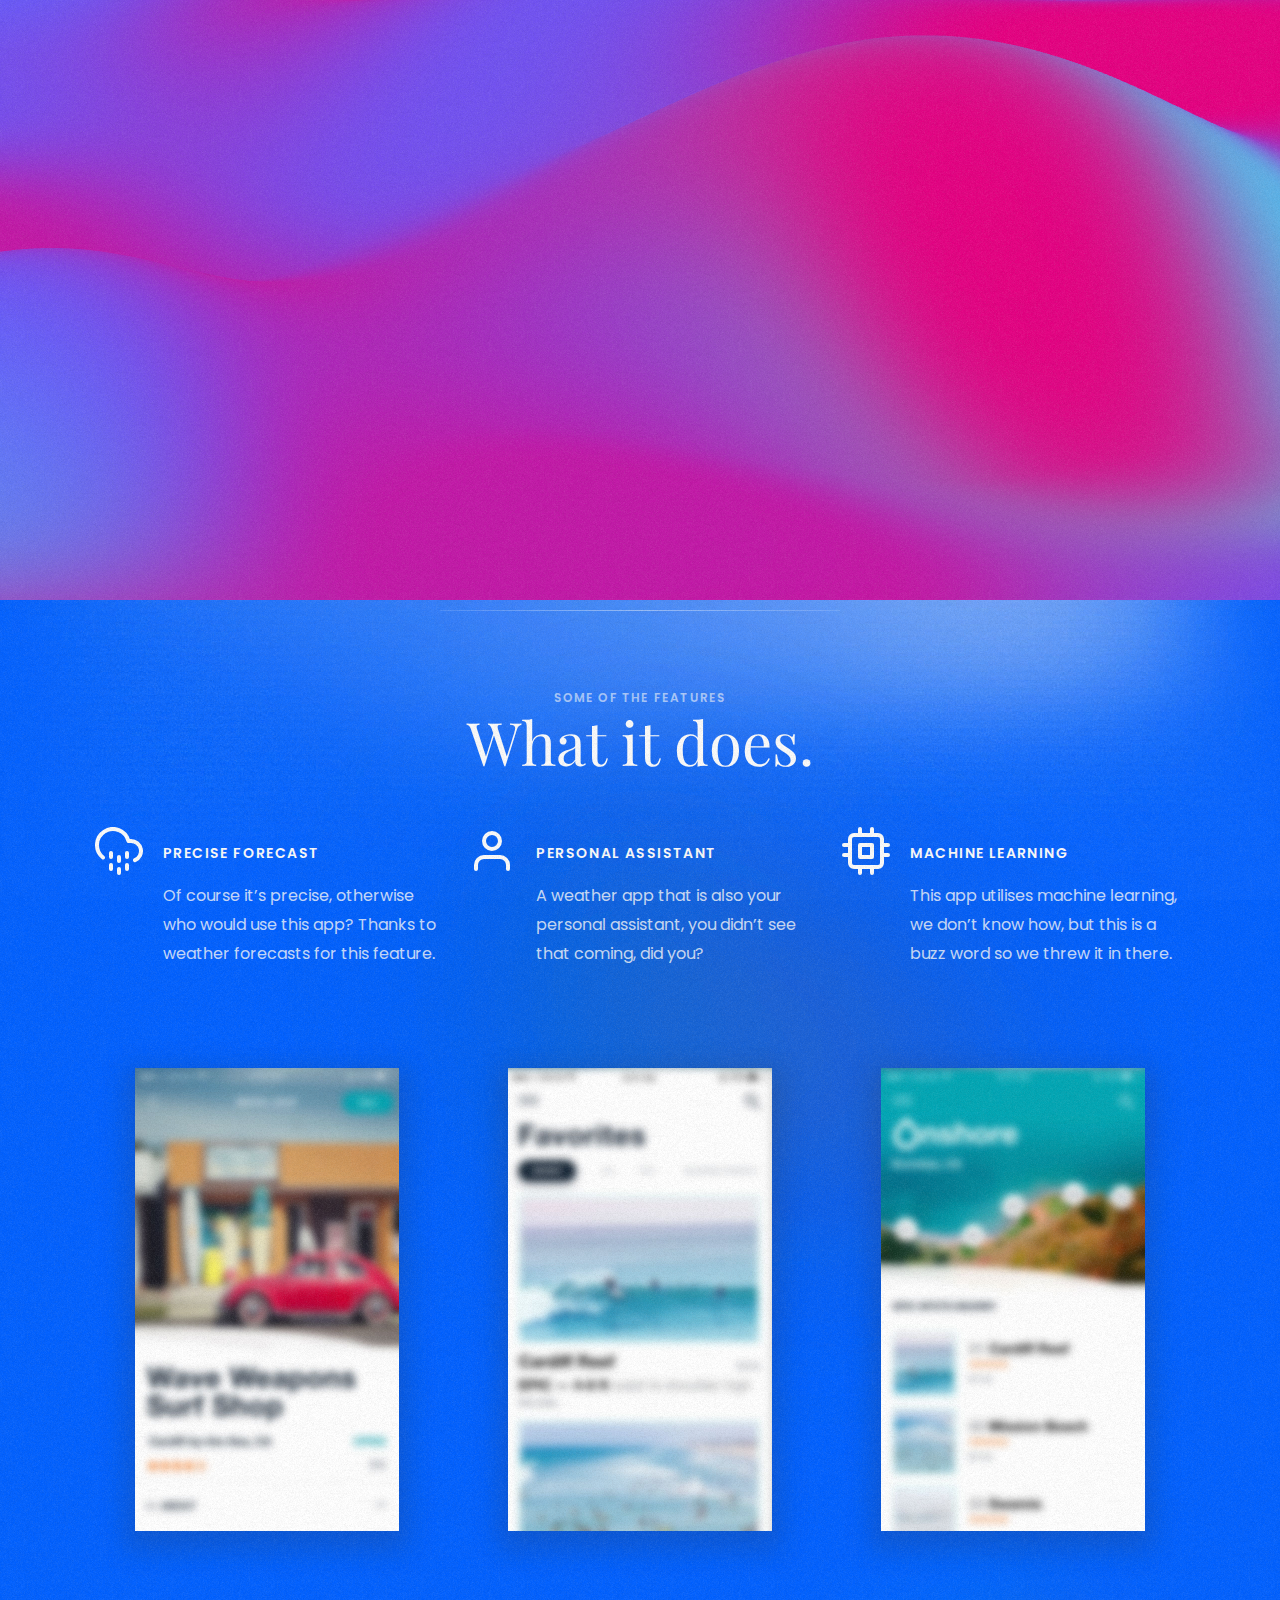
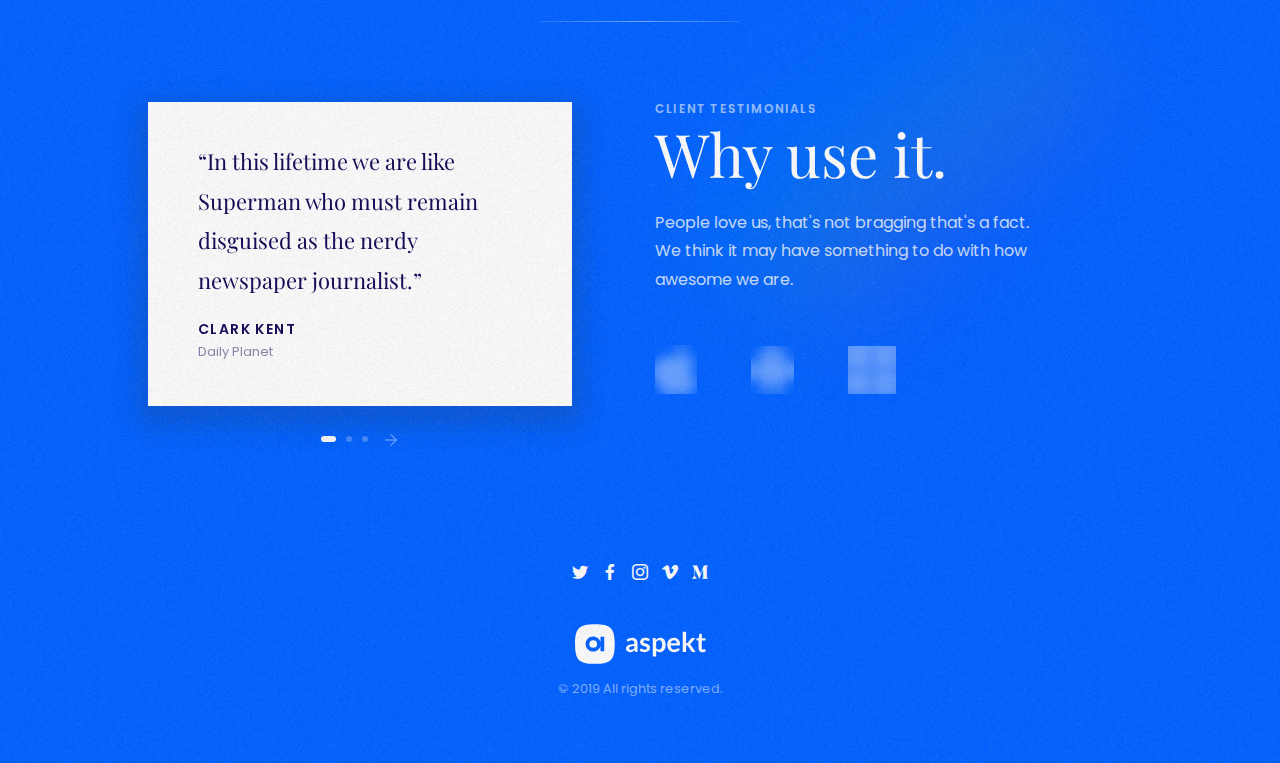
==== commit ce2cc840: "changes 3D gradient position" ====
--- a/index.html
+++ b/index.html
@@ -54,10 +54,9 @@
     <main>
         <!-- Hero -->
         <section id="hero" class="hero">
+            <canvas id="gradient-canvas">
             <div class="hero-content">
-                <div class="hero-banner">
-                    <canvas id="gradient-canvas">
-                    </canvas>
+                <div>
                     <div class="-logo">
                         <a href="https://www.aetherthemes.com/demo/aspekt/">
                             <svg height="58" viewBox="0 0 191 58" width="191" xmlns="http://www.w3.org/2000/svg">
@@ -95,6 +94,7 @@
                             <li><a href="#"><span class="socicon-medium"></span></a></li>
                         </ul>
                     </div>
+                </canvas>      
                 </div>
 
                 <div class="hero-image">
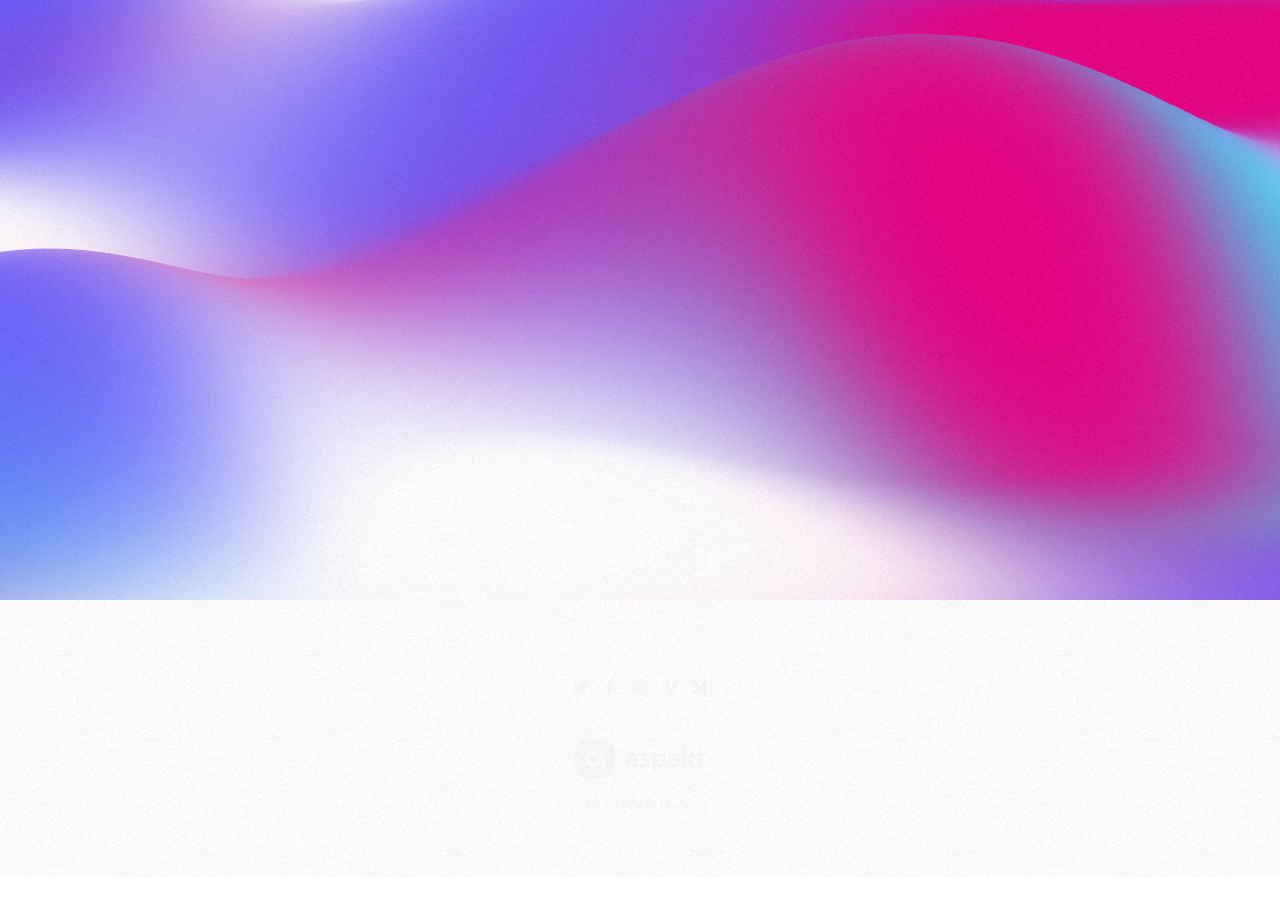
==== commit 6e6c925a: "hero" ====
--- a/index.html
+++ b/index.html
@@ -52,9 +52,9 @@
 <body>
     <!-- Main Content -->
     <main>
+        <canvas id="gradient-canvas">
         <!-- Hero -->
         <section id="hero" class="hero">
-            <canvas id="gradient-canvas">
             <div class="hero-content">
                 <div>
                     <div class="-logo">
--- a/assets/stylesheets/app.css
+++ b/assets/stylesheets/app.css
@@ -23,11 +23,12 @@
  * Licensed under MIT Open Source
  */
  #gradient-canvas {
+  z-index: -5;
   width:100%;
   height:100%;
   --gradient-color-1: #635BFF; 
   --gradient-color-2: #3BDEFF; 
-  --gradient-color-3: #C218A7;  
+  --gradient-color-3: #ffffff;  
   --gradient-color-4: #E50081;
 }
 
@@ -2274,6 +2275,7 @@
 
 /* Helpers */
 .wrapper, .hero-content, .highlights, .gallery, .clients, .footer {
+  z-index: 999;
   max-width: 75rem;
   margin-right: auto;
   margin-left: auto; }
@@ -2457,8 +2459,7 @@
 /* =Layout Specific
 -------------------------------------------------------------- */
 .app {
-  background-color: #0060ff;
-  background-image: url('../images/app/hero/hero-bg.jpg');
+  background-color: #ffffff;
   background-position: top center;
   background-repeat: no-repeat;
   color: #fafafa; }
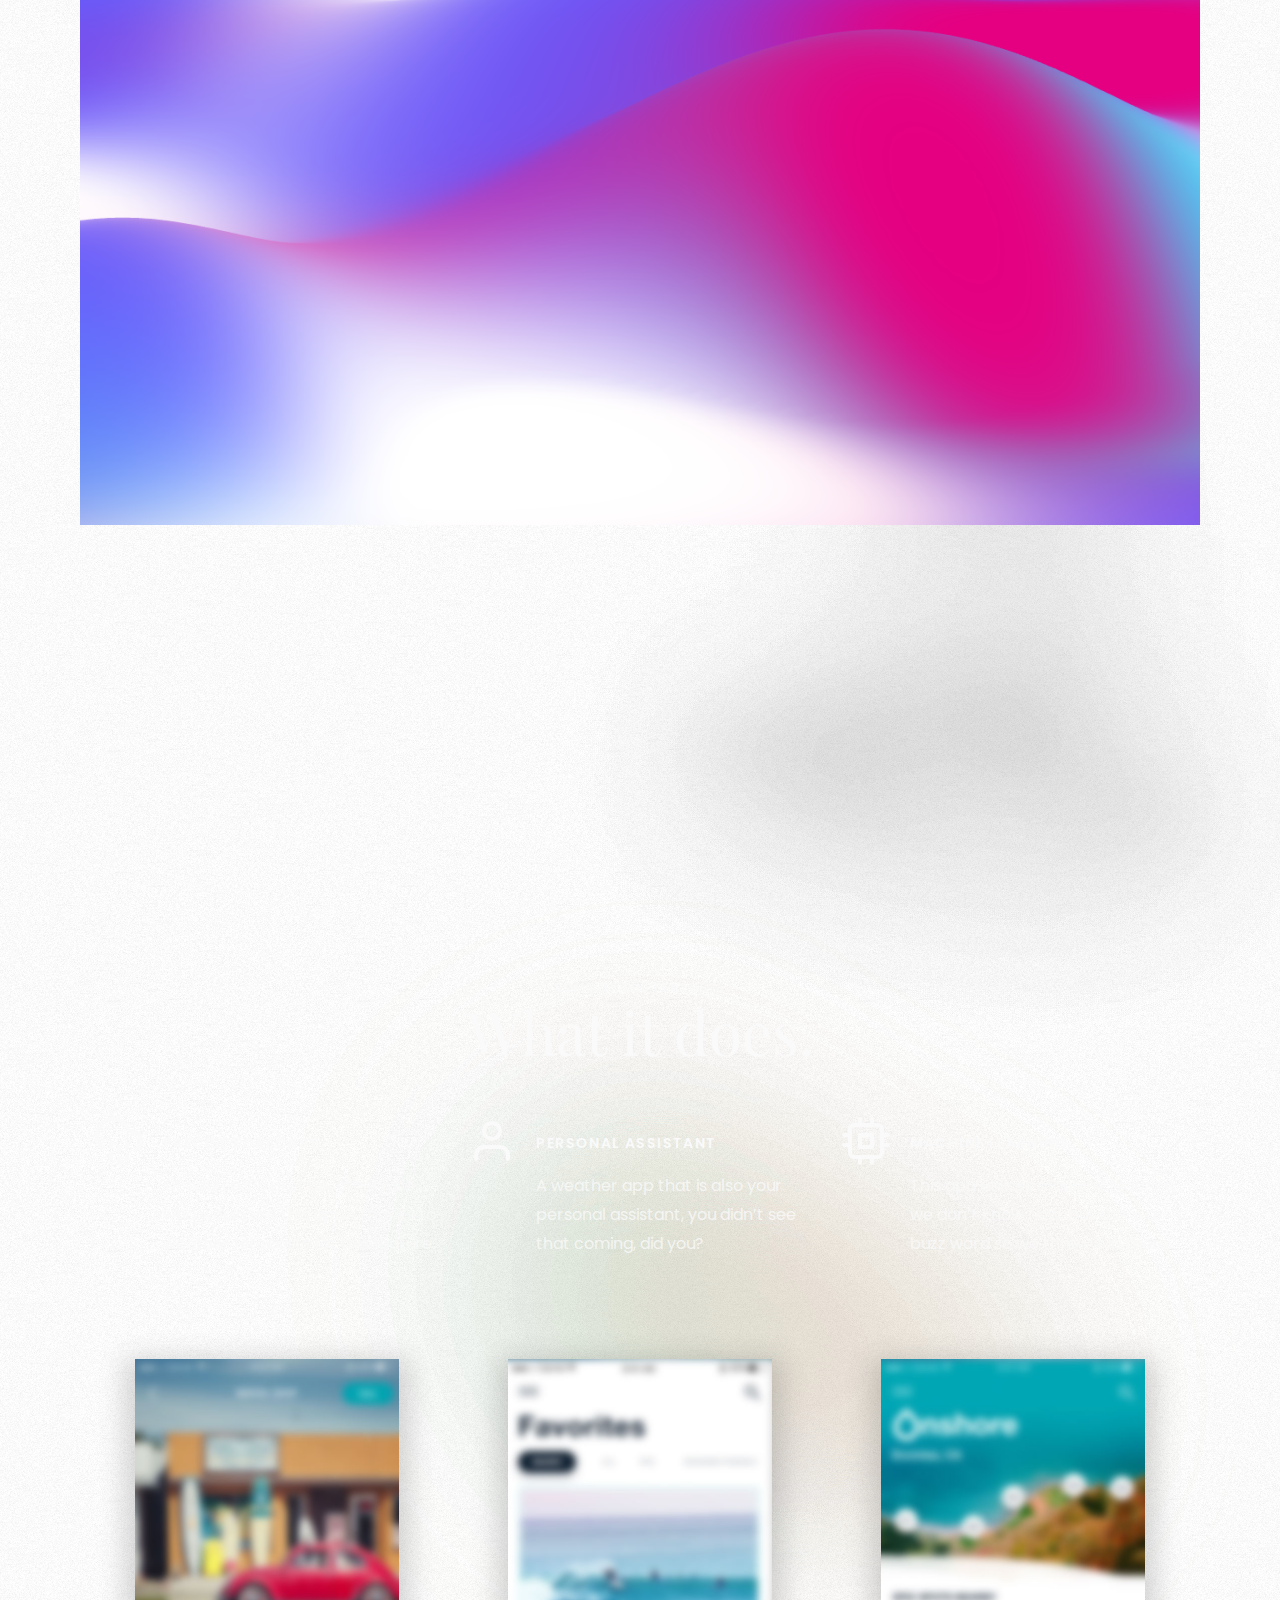
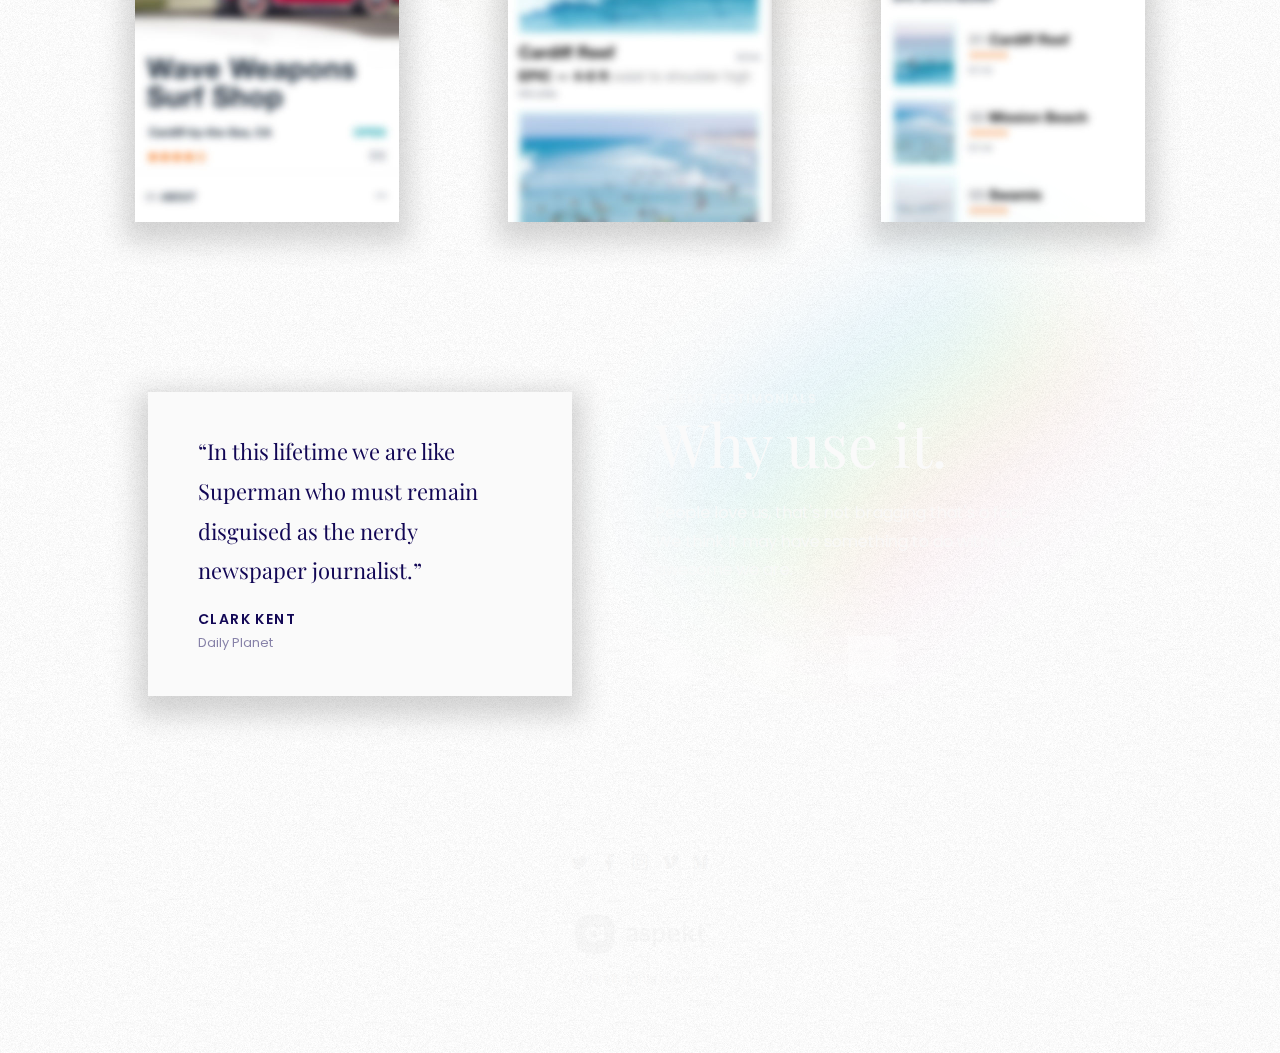
==== commit a8b29e12: "Update index.html" ====
--- a/index.html
+++ b/index.html
@@ -52,11 +52,11 @@
 <body>
     <!-- Main Content -->
     <main>
-        <canvas id="gradient-canvas">
         <!-- Hero -->
         <section id="hero" class="hero">
             <div class="hero-content">
-                <div>
+                <canvas id="gradient-canvas">
+                <div class="hero-bg">
                     <div class="-logo">
                         <a href="https://www.aetherthemes.com/demo/aspekt/">
                             <svg height="58" viewBox="0 0 191 58" width="191" xmlns="http://www.w3.org/2000/svg">
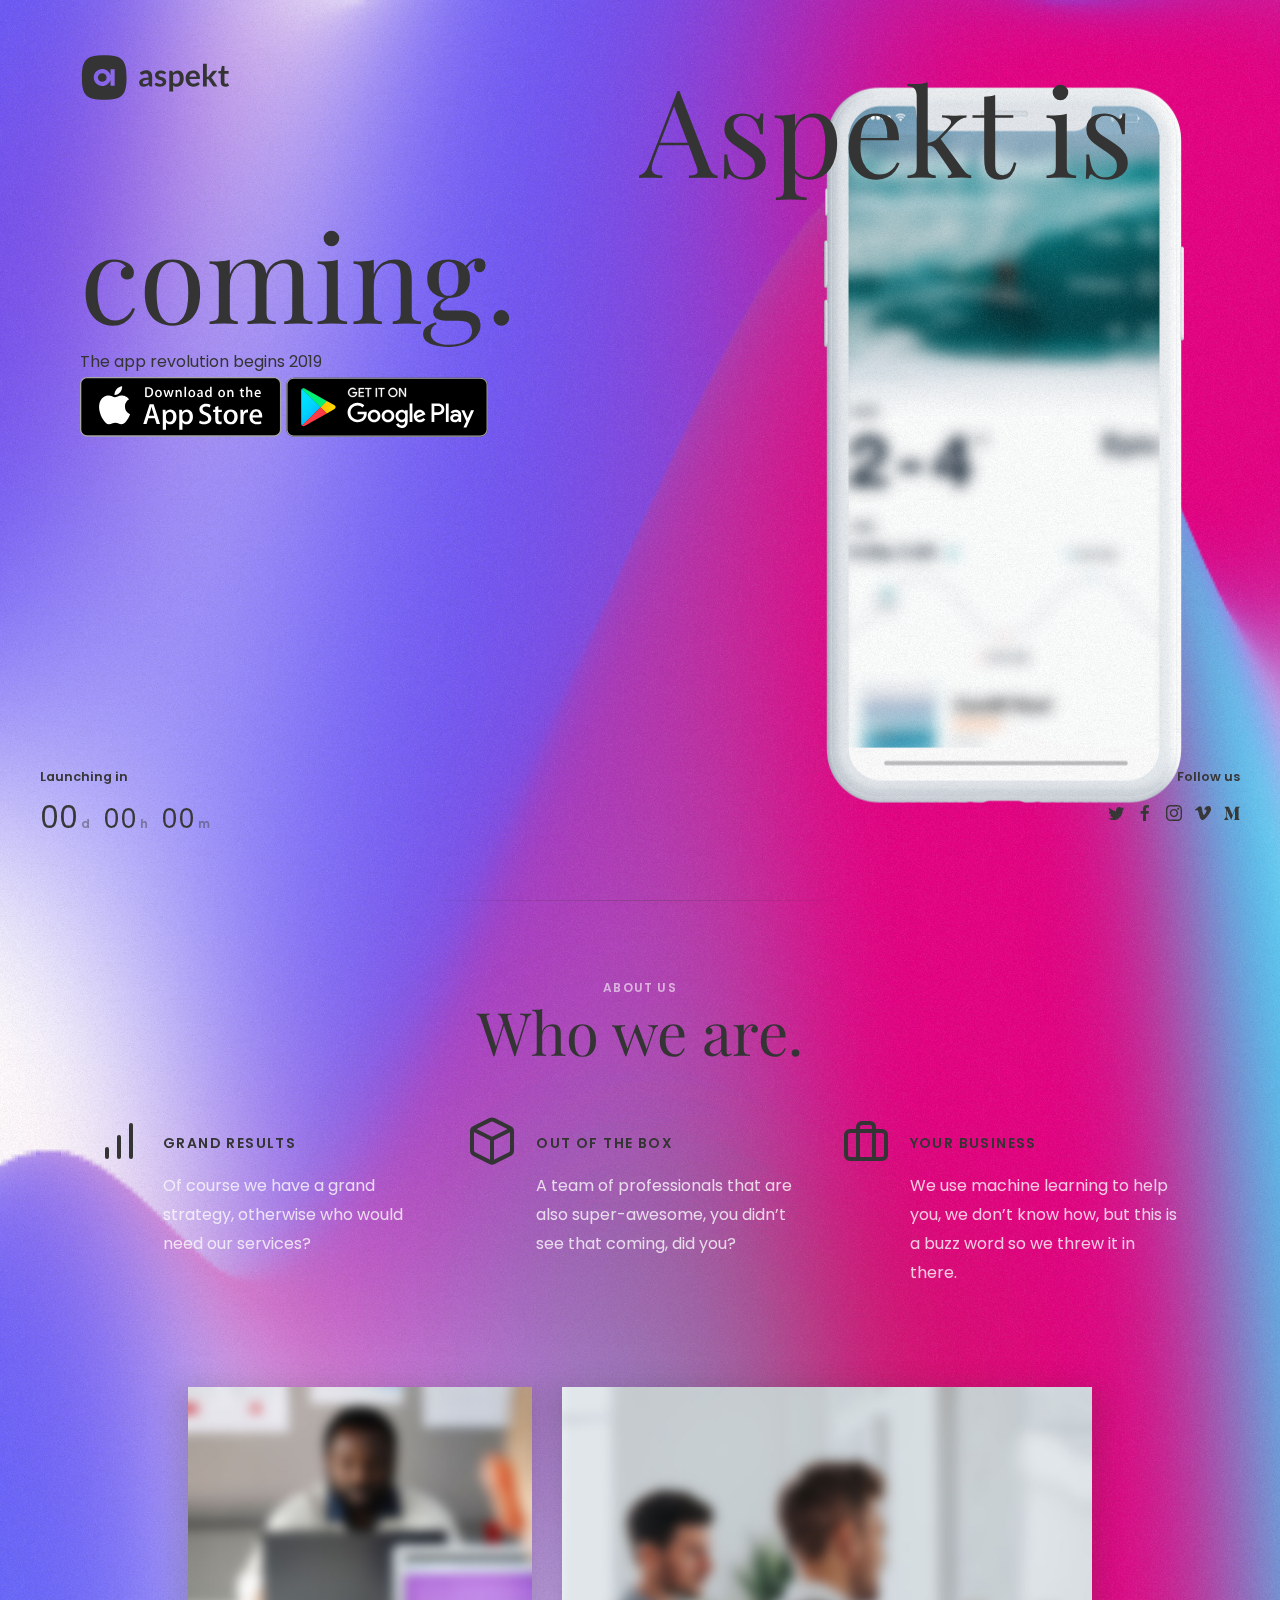
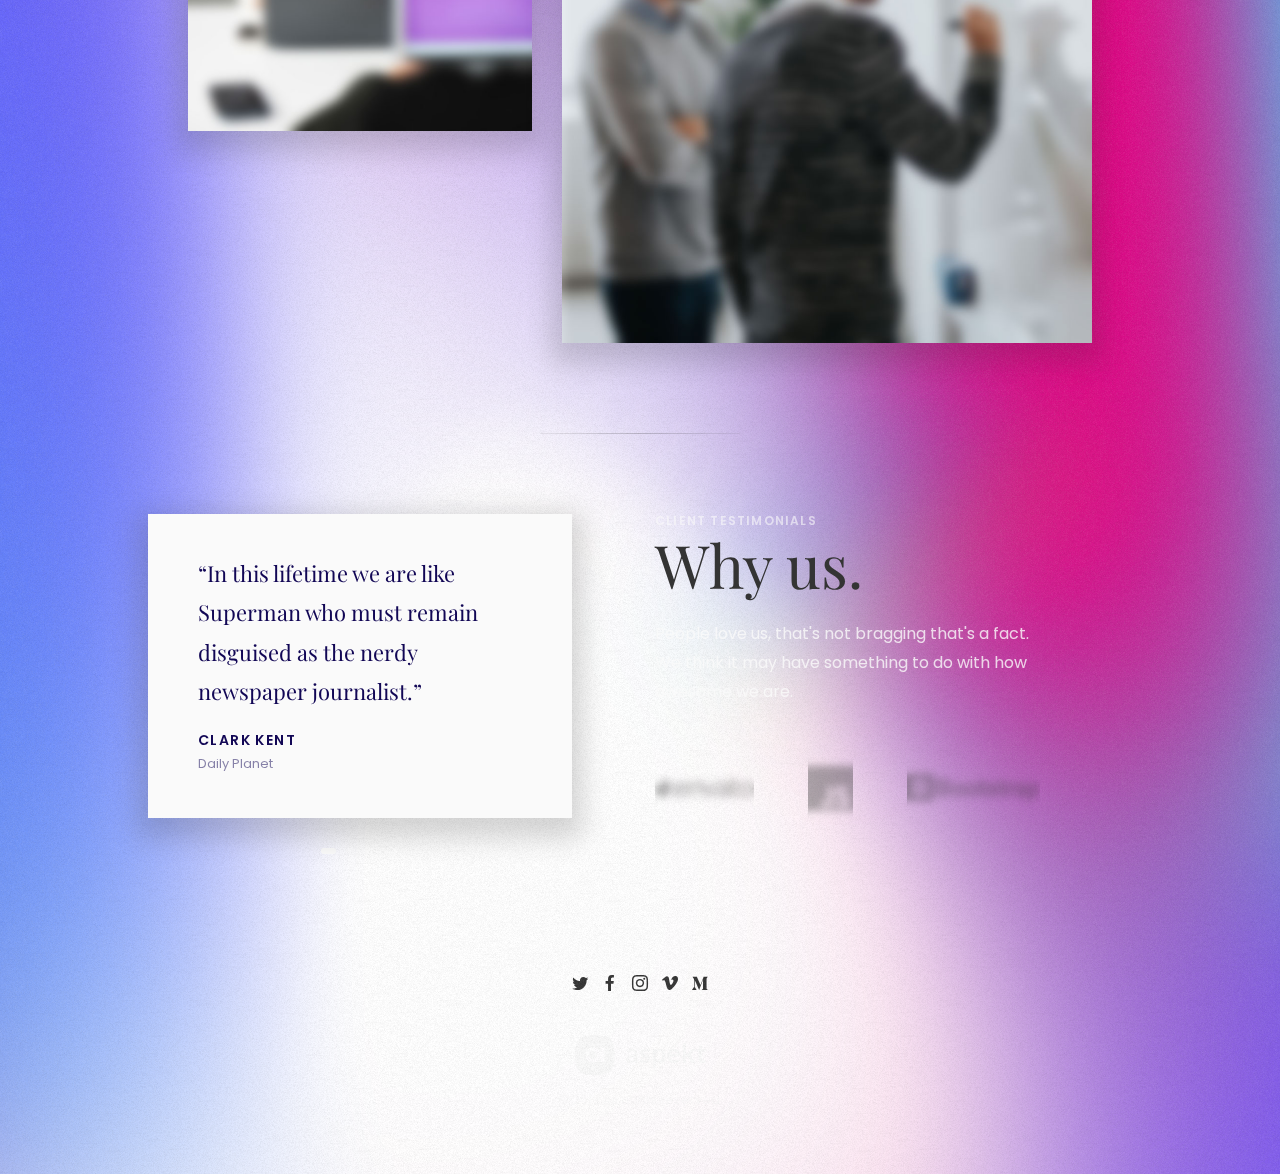
==== commit 7131ff0f: "Update index.html" ====
--- a/index.html
+++ b/index.html
@@ -1,11 +1,11 @@
 <!DOCTYPE html>
-<html class="app" lang="en">
+<html class="basic" lang="en">
 
 <head>
     <meta charset="utf-8">
     <meta http-equiv="x-ua-compatible" content="ie=edge">
 
-    <title>App Layout | Aspekt</title>
+    <title>Basic Layout | Aspekt</title>
 
     <!-- Behavioral Meta Data -->
     <meta name="viewport" content="width=device-width, initial-scale=1, shrink-to-fit=no">
@@ -46,6 +46,7 @@
     <link href="https://fonts.googleapis.com/css?family=Playfair+Display" rel="stylesheet">
     <link href="https://fonts.googleapis.com/css?family=Poppins:400,600" rel="stylesheet">
 
+    <link href="assets/stylesheets/basic.css" rel="stylesheet" />
     <link href="assets/stylesheets/app.css" rel="stylesheet" />
 </head>
 
@@ -53,10 +54,12 @@
     <!-- Main Content -->
     <main>
         <!-- Hero -->
+        <canvas id="gradient-canvas"></canvas>
+
+        <!-- Hero -->
         <section id="hero" class="hero">
             <div class="hero-content">
-                <canvas id="gradient-canvas">
-                <div class="hero-bg">
+                <div class="hero-header">
                     <div class="-logo">
                         <a href="https://www.aetherthemes.com/demo/aspekt/">
                             <svg height="58" viewBox="0 0 191 58" width="191" xmlns="http://www.w3.org/2000/svg">
@@ -74,18 +77,31 @@
                         </a>
                     </div>
 
-                    <div class="-content">
-                        <h1>Aspekt is coming.</h1>
-                        <p class="sub-title">The app revolution begins 2019</p>
-
-                        <div class="cta">
-                            <a href="#"><img src="assets/images/app/hero/app-store.svg" width="202" height="60" alt="App store" /></a>
-                            <a href="#"><img src="assets/images/app/hero/google-play.svg" width="202" height="60" alt="Google play" /></a>
-                        </div>
-                    </div>
-
-                    <div class="-footer">
-                        <p>Follow us</p>
+                   <div class="content">
+                    <h1>Aspekt is coming.</h1>
+                    <p class="sub-title">The app revolution begins 2019</p>
+
+                    <div class="cta">
+                        <a href="#"><img src="assets/images/app/hero/app-store.svg" width="202" height="60" alt="App store" /></a>
+                        <a href="#"><img src="assets/images/app/hero/google-play.svg" width="202" height="60" alt="Google play" /></a>
+                    </div>
+                </div>
+                </div>
+            </canvas>      
+            </div>
+
+            <div class="hero-image">
+                <img src="assets/images/app/hero/phone-render.png" width="360" alt="Phone render" />
+            </div>
+
+                <div class="hero-footer">
+                    <div class="-counter">
+                        <p><small>Launching in</small></p>
+                        <div id="counter--js" class="time"></div>
+                    </div>
+
+                    <div class="-social">
+                        <p><small>Follow us</small></p>
                         <ul>
                             <li><a href="#"><span class="socicon-twitter"></span></a></li>
                             <li><a href="#"><span class="socicon-facebook"></span></a></li>
@@ -94,55 +110,48 @@
                             <li><a href="#"><span class="socicon-medium"></span></a></li>
                         </ul>
                     </div>
-                </canvas>      
-                </div>
-
-                <div class="hero-image">
-                    <img src="assets/images/app/hero/phone-render.png" width="360" alt="Phone render" />
-                </div>
-            </div>
-
-            <img src="assets/images/app/hero/shadow.png" class="hero-shadow" alt="Shadow" />
+                </div>
+            </div>
         </section>
 
         <!-- Highlights -->
-        <section class="highlights styled">
+        <section id="section1" class="highlights styled">
             <hr>
             <div class="highlights-header">
-                <h6 class="do-unstyle">Some of the features</h6>
-                <h2>What it does.</h2>
+                <h6>About us</h6>
+                <h2>Who we are.</h2>
             </div>
 
             <div class="highlights-icon-box">
                 <div class="-icon">
-                    <i data-feather="cloud-drizzle"></i>
+                    <i data-feather="bar-chart"></i>
                 </div>
 
                 <div class="-content">
-                    <h5>Precise forecast</h5>
-                    <p>Of course it’s precise, otherwise who would use this app? Thanks to weather forecasts for this feature.</p>
+                    <h5>Grand results</h5>
+                    <p>Of course we have a grand strategy, otherwise who would need our services?</p>
                 </div>
             </div>
 
             <div class="highlights-icon-box">
                 <div class="-icon">
-                    <i data-feather="user"></i>
+                    <i data-feather="box"></i>
                 </div>
 
                 <div class="-content">
-                    <h5>Personal assistant</h5>
-                    <p>A weather app that is also your personal assistant, you didn’t see that coming, did you?</p>
+                    <h5>Out of the box</h5>
+                    <p>A team of professionals that are also super-awesome, you didn’t see that coming, did you?</p>
                 </div>
             </div>
 
             <div class="highlights-icon-box">
                 <div class="-icon">
-                    <i data-feather="cpu"></i>
+                    <i data-feather="briefcase"></i>
                 </div>
 
                 <div class="-content">
-                    <h5>Machine learning</h5>
-                    <p>This app utilises machine learning, we don’t know how, but this is a buzz word so we threw it in there.</p>
+                    <h5>Your business</h5>
+                    <p>We use machine learning to help you, we don’t know how, but this is a buzz word so we threw it in there.</p>
                 </div>
             </div>
 
@@ -152,19 +161,14 @@
         <!-- Gallery -->
         <div class="gallery">
             <div class="gallery-grid">
-                <div class="-image columns large-4 medium-4 small-12">
-                    <a class="lightbox--js" href="assets/images/app/gallery/image-1.jpg">
-                        <img src="assets/images/app/gallery/image-1.jpg" width="264" alt="Image 1" />
+                <div class="-image columns large-4 large-offset-1 medium-6 small-12">
+                    <a class="lightbox--js" href="assets/images/basic/gallery/item-1.jpg">
+                        <img src="assets/images/basic/gallery/item-1.jpg" alt="Item 1" />
                     </a>
                 </div>
-                <div class="-image columns large-4 medium-4 small-12">
-                    <a class="lightbox--js" href="assets/images/app/gallery/image-2.jpg">
-                        <img src="assets/images/app/gallery/image-2.jpg" width="264" alt="Image 2" />
-                    </a>
-                </div>
-                <div class="-image columns large-4 medium-4 small-12">
-                    <a class="lightbox--js" href="assets/images/app/gallery/image-3.jpg">
-                        <img src="assets/images/app/gallery/image-3.jpg" width="264" alt="Image 3" />
+                <div class="-image columns large-6 medium-6 small-12">
+                    <a class="lightbox--js" href="assets/images/basic/gallery/item-2.jpg">
+                        <img src="assets/images/basic/gallery/item-2.jpg" alt="Item 2" />
                     </a>
                 </div>
             </div>
@@ -219,19 +223,19 @@
             <div class="clients-content">
                 <div class="-header">
                     <h6 class="do-unstyle">Client testimonials</h6>
-                    <h2>Why use it.</h2>
+                    <h2>Why us.</h2>
                     <p>People love us, that's not bragging that's a fact. We think it may have something to do with how awesome we are.</p>
                 </div>
 
                 <ul class="-clients">
                     <li>
-                        <a href="#"><img src="assets/images/app/clients/client-1.png" width="42" alt="Client 1" /></a>
+                        <a href="#"><img src="assets/images/basic/clients/client-1.png" width="99" alt="Client 1" /></a>
                     </li>
                     <li>
-                        <a href="#"><img src="assets/images/app/clients/client-2.png" width="43" alt="Client 2" /></a>
+                        <a href="#"><img src="assets/images/basic/clients/client-2.png" width="45" alt="Client 2" /></a>
                     </li>
                     <li>
-                        <a href="#"><img src="assets/images/app/clients/client-3.png" width="48" alt="Client 3" /></a>
+                        <a href="#"><img src="assets/images/basic/clients/client-3.png" width="133" alt="Client 3" /></a>
                     </li>
                 </ul>
             </div>
@@ -282,13 +286,18 @@
     <script src="assets/javascripts/libraries/canvasrenderer.js"></script>
 
     <script src="assets/javascripts/plugins/feather.js"></script>
+    <script src="assets/javascripts/plugins/imagesloaded.js"></script>
+    <script src="assets/javascripts/plugins/jquery-countdown.js"></script>
+    <script src="assets/javascripts/plugins/jquery-scrollto.js"></script>
+    <script src="assets/javascripts/plugins/jquery-localscroll.js"></script>
+    <script src="assets/javascripts/plugins/packery.js"></script>
     <script src="assets/javascripts/plugins/magnific-popup.js"></script>
     <script src="assets/javascripts/plugins/slick-carousel.js"></script>
 
     <script src="assets/javascripts/3d/field.js"></script>
 
     <script src="assets/javascripts/main.js"></script>
-    <script src="assets/javascripts/app.js"></script>
+    <script src="assets/javascripts/basic.js"></script>
 </body>
 
 </html>
--- a/assets/stylesheets/basic.css
+++ b/assets/stylesheets/basic.css
@@ -0,0 +1,2953 @@
+/*
+Aspekt
+Version: 1.0
+Author: Aether-Themes
+Author URI: http://www.AetherThemes.com
+*/
+/* =Table of Contents
+--------------------------------------------------------------
+  =External CSS files (Plugins & Grid)
+  =Base styles
+  =Typography
+  =Buttons
+  =Layout specific
+  =Sections
+*/
+/* =External CSS files
+-------------------------------------------------------------- */
+/* Foundation grid */
+/**
+ * Foundation for Sites by ZURB
+ * Version 6.4.3
+ * foundation.zurb.com
+ * Licensed under MIT Open Source
+ */
+ #gradient-canvas {
+  position:absolute;
+      left:0;
+      top:0;
+      z-index:-1;
+  --gradient-color-1: #635BFF; 
+  --gradient-color-2: #3BDEFF; 
+  --gradient-color-3: #ffffff;  
+  --gradient-color-4: #E50081;
+}
+
+.row {
+  max-width: 75rem;
+  margin-right: auto;
+  margin-left: auto; }
+  .row::before, .row::after {
+    display: table;
+    content: ' ';
+    flex-basis: 0;
+    order: 1; }
+  .row::after {
+    clear: both; }
+  .row.collapse > .column, .row.collapse > .columns {
+    padding-right: 0;
+    padding-left: 0; }
+  .row .row {
+    margin-right: -0.625rem;
+    margin-left: -0.625rem; }
+    @media print, screen and (min-width: 40em) {
+      .row .row {
+        margin-right: -0.9375rem;
+        margin-left: -0.9375rem; } }
+    @media print, screen and (min-width: 64em) {
+      .row .row {
+        margin-right: -0.9375rem;
+        margin-left: -0.9375rem; } }
+    .row .row.collapse {
+      margin-right: 0;
+      margin-left: 0; }
+  .row.expanded {
+    max-width: none; }
+    .row.expanded .row {
+      margin-right: auto;
+      margin-left: auto; }
+  .row:not(.expanded) .row {
+    max-width: none; }
+  .row.gutter-small > .column, .row.gutter-small > .columns {
+    padding-right: 0.625rem;
+    padding-left: 0.625rem; }
+  .row.gutter-medium > .column, .row.gutter-medium > .columns {
+    padding-right: 0.9375rem;
+    padding-left: 0.9375rem; }
+
+.column, .columns {
+  width: 100%;
+  float: left;
+  padding-right: 0.625rem;
+  padding-left: 0.625rem; }
+  @media print, screen and (min-width: 40em) {
+    .column, .columns {
+      padding-right: 0.9375rem;
+      padding-left: 0.9375rem; } }
+  .column:last-child:not(:first-child), .columns:last-child:not(:first-child) {
+    float: right; }
+  .column.end:last-child:last-child, .end.columns:last-child:last-child {
+    float: left; }
+
+.column.row.row, .row.row.columns {
+  float: none; }
+
+.row .column.row.row, .row .row.row.columns {
+  margin-right: 0;
+  margin-left: 0;
+  padding-right: 0;
+  padding-left: 0; }
+
+.small-1 {
+  width: 8.33333%; }
+
+.small-push-1 {
+  position: relative;
+  left: 8.33333%; }
+
+.small-pull-1 {
+  position: relative;
+  left: -8.33333%; }
+
+.small-offset-0 {
+  margin-left: 0%; }
+
+.small-2 {
+  width: 16.66667%; }
+
+.small-push-2 {
+  position: relative;
+  left: 16.66667%; }
+
+.small-pull-2 {
+  position: relative;
+  left: -16.66667%; }
+
+.small-offset-1 {
+  margin-left: 8.33333%; }
+
+.small-3 {
+  width: 25%; }
+
+.small-push-3 {
+  position: relative;
+  left: 25%; }
+
+.small-pull-3 {
+  position: relative;
+  left: -25%; }
+
+.small-offset-2 {
+  margin-left: 16.66667%; }
+
+.small-4 {
+  width: 33.33333%; }
+
+.small-push-4 {
+  position: relative;
+  left: 33.33333%; }
+
+.small-pull-4 {
+  position: relative;
+  left: -33.33333%; }
+
+.small-offset-3 {
+  margin-left: 25%; }
+
+.small-5 {
+  width: 41.66667%; }
+
+.small-push-5 {
+  position: relative;
+  left: 41.66667%; }
+
+.small-pull-5 {
+  position: relative;
+  left: -41.66667%; }
+
+.small-offset-4 {
+  margin-left: 33.33333%; }
+
+.small-6 {
+  width: 50%; }
+
+.small-push-6 {
+  position: relative;
+  left: 50%; }
+
+.small-pull-6 {
+  position: relative;
+  left: -50%; }
+
+.small-offset-5 {
+  margin-left: 41.66667%; }
+
+.small-7 {
+  width: 58.33333%; }
+
+.small-push-7 {
+  position: relative;
+  left: 58.33333%; }
+
+.small-pull-7 {
+  position: relative;
+  left: -58.33333%; }
+
+.small-offset-6 {
+  margin-left: 50%; }
+
+.small-8 {
+  width: 66.66667%; }
+
+.small-push-8 {
+  position: relative;
+  left: 66.66667%; }
+
+.small-pull-8 {
+  position: relative;
+  left: -66.66667%; }
+
+.small-offset-7 {
+  margin-left: 58.33333%; }
+
+.small-9 {
+  width: 75%; }
+
+.small-push-9 {
+  position: relative;
+  left: 75%; }
+
+.small-pull-9 {
+  position: relative;
+  left: -75%; }
+
+.small-offset-8 {
+  margin-left: 66.66667%; }
+
+.small-10 {
+  width: 83.33333%; }
+
+.small-push-10 {
+  position: relative;
+  left: 83.33333%; }
+
+.small-pull-10 {
+  position: relative;
+  left: -83.33333%; }
+
+.small-offset-9 {
+  margin-left: 75%; }
+
+.small-11 {
+  width: 91.66667%; }
+
+.small-push-11 {
+  position: relative;
+  left: 91.66667%; }
+
+.small-pull-11 {
+  position: relative;
+  left: -91.66667%; }
+
+.small-offset-10 {
+  margin-left: 83.33333%; }
+
+.small-12 {
+  width: 100%; }
+
+.small-offset-11 {
+  margin-left: 91.66667%; }
+
+.small-up-1 > .column, .small-up-1 > .columns {
+  float: left;
+  width: 100%; }
+  .small-up-1 > .column:nth-of-type(1n), .small-up-1 > .columns:nth-of-type(1n) {
+    clear: none; }
+  .small-up-1 > .column:nth-of-type(1n+1), .small-up-1 > .columns:nth-of-type(1n+1) {
+    clear: both; }
+  .small-up-1 > .column:last-child, .small-up-1 > .columns:last-child {
+    float: left; }
+
+.small-up-2 > .column, .small-up-2 > .columns {
+  float: left;
+  width: 50%; }
+  .small-up-2 > .column:nth-of-type(1n), .small-up-2 > .columns:nth-of-type(1n) {
+    clear: none; }
+  .small-up-2 > .column:nth-of-type(2n+1), .small-up-2 > .columns:nth-of-type(2n+1) {
+    clear: both; }
+  .small-up-2 > .column:last-child, .small-up-2 > .columns:last-child {
+    float: left; }
+
+.small-up-3 > .column, .small-up-3 > .columns {
+  float: left;
+  width: 33.33333%; }
+  .small-up-3 > .column:nth-of-type(1n), .small-up-3 > .columns:nth-of-type(1n) {
+    clear: none; }
+  .small-up-3 > .column:nth-of-type(3n+1), .small-up-3 > .columns:nth-of-type(3n+1) {
+    clear: both; }
+  .small-up-3 > .column:last-child, .small-up-3 > .columns:last-child {
+    float: left; }
+
+.small-up-4 > .column, .small-up-4 > .columns {
+  float: left;
+  width: 25%; }
+  .small-up-4 > .column:nth-of-type(1n), .small-up-4 > .columns:nth-of-type(1n) {
+    clear: none; }
+  .small-up-4 > .column:nth-of-type(4n+1), .small-up-4 > .columns:nth-of-type(4n+1) {
+    clear: both; }
+  .small-up-4 > .column:last-child, .small-up-4 > .columns:last-child {
+    float: left; }
+
+.small-up-5 > .column, .small-up-5 > .columns {
+  float: left;
+  width: 20%; }
+  .small-up-5 > .column:nth-of-type(1n), .small-up-5 > .columns:nth-of-type(1n) {
+    clear: none; }
+  .small-up-5 > .column:nth-of-type(5n+1), .small-up-5 > .columns:nth-of-type(5n+1) {
+    clear: both; }
+  .small-up-5 > .column:last-child, .small-up-5 > .columns:last-child {
+    float: left; }
+
+.small-up-6 > .column, .small-up-6 > .columns {
+  float: left;
+  width: 16.66667%; }
+  .small-up-6 > .column:nth-of-type(1n), .small-up-6 > .columns:nth-of-type(1n) {
+    clear: none; }
+  .small-up-6 > .column:nth-of-type(6n+1), .small-up-6 > .columns:nth-of-type(6n+1) {
+    clear: both; }
+  .small-up-6 > .column:last-child, .small-up-6 > .columns:last-child {
+    float: left; }
+
+.small-up-7 > .column, .small-up-7 > .columns {
+  float: left;
+  width: 14.28571%; }
+  .small-up-7 > .column:nth-of-type(1n), .small-up-7 > .columns:nth-of-type(1n) {
+    clear: none; }
+  .small-up-7 > .column:nth-of-type(7n+1), .small-up-7 > .columns:nth-of-type(7n+1) {
+    clear: both; }
+  .small-up-7 > .column:last-child, .small-up-7 > .columns:last-child {
+    float: left; }
+
+.small-up-8 > .column, .small-up-8 > .columns {
+  float: left;
+  width: 12.5%; }
+  .small-up-8 > .column:nth-of-type(1n), .small-up-8 > .columns:nth-of-type(1n) {
+    clear: none; }
+  .small-up-8 > .column:nth-of-type(8n+1), .small-up-8 > .columns:nth-of-type(8n+1) {
+    clear: both; }
+  .small-up-8 > .column:last-child, .small-up-8 > .columns:last-child {
+    float: left; }
+
+.small-collapse > .column, .small-collapse > .columns {
+  padding-right: 0;
+  padding-left: 0; }
+.small-collapse .row {
+  margin-right: 0;
+  margin-left: 0; }
+
+.expanded.row .small-collapse.row {
+  margin-right: 0;
+  margin-left: 0; }
+
+.small-uncollapse > .column, .small-uncollapse > .columns {
+  padding-right: 0.625rem;
+  padding-left: 0.625rem; }
+
+.small-centered {
+  margin-right: auto;
+  margin-left: auto; }
+  .small-centered, .small-centered:last-child:not(:first-child) {
+    float: none;
+    clear: both; }
+
+.small-uncentered,
+.small-push-0,
+.small-pull-0 {
+  position: static;
+  float: left;
+  margin-right: 0;
+  margin-left: 0; }
+
+@media print, screen and (min-width: 40em) {
+  .medium-1 {
+    width: 8.33333%; }
+
+  .medium-push-1 {
+    position: relative;
+    left: 8.33333%; }
+
+  .medium-pull-1 {
+    position: relative;
+    left: -8.33333%; }
+
+  .medium-offset-0 {
+    margin-left: 0%; }
+
+  .medium-2 {
+    width: 16.66667%; }
+
+  .medium-push-2 {
+    position: relative;
+    left: 16.66667%; }
+
+  .medium-pull-2 {
+    position: relative;
+    left: -16.66667%; }
+
+  .medium-offset-1 {
+    margin-left: 8.33333%; }
+
+  .medium-3 {
+    width: 25%; }
+
+  .medium-push-3 {
+    position: relative;
+    left: 25%; }
+
+  .medium-pull-3 {
+    position: relative;
+    left: -25%; }
+
+  .medium-offset-2 {
+    margin-left: 16.66667%; }
+
+  .medium-4 {
+    width: 33.33333%; }
+
+  .medium-push-4 {
+    position: relative;
+    left: 33.33333%; }
+
+  .medium-pull-4 {
+    position: relative;
+    left: -33.33333%; }
+
+  .medium-offset-3 {
+    margin-left: 25%; }
+
+  .medium-5 {
+    width: 41.66667%; }
+
+  .medium-push-5 {
+    position: relative;
+    left: 41.66667%; }
+
+  .medium-pull-5 {
+    position: relative;
+    left: -41.66667%; }
+
+  .medium-offset-4 {
+    margin-left: 33.33333%; }
+
+  .medium-6 {
+    width: 50%; }
+
+  .medium-push-6 {
+    position: relative;
+    left: 50%; }
+
+  .medium-pull-6 {
+    position: relative;
+    left: -50%; }
+
+  .medium-offset-5 {
+    margin-left: 41.66667%; }
+
+  .medium-7 {
+    width: 58.33333%; }
+
+  .medium-push-7 {
+    position: relative;
+    left: 58.33333%; }
+
+  .medium-pull-7 {
+    position: relative;
+    left: -58.33333%; }
+
+  .medium-offset-6 {
+    margin-left: 50%; }
+
+  .medium-8 {
+    width: 66.66667%; }
+
+  .medium-push-8 {
+    position: relative;
+    left: 66.66667%; }
+
+  .medium-pull-8 {
+    position: relative;
+    left: -66.66667%; }
+
+  .medium-offset-7 {
+    margin-left: 58.33333%; }
+
+  .medium-9 {
+    width: 75%; }
+
+  .medium-push-9 {
+    position: relative;
+    left: 75%; }
+
+  .medium-pull-9 {
+    position: relative;
+    left: -75%; }
+
+  .medium-offset-8 {
+    margin-left: 66.66667%; }
+
+  .medium-10 {
+    width: 83.33333%; }
+
+  .medium-push-10 {
+    position: relative;
+    left: 83.33333%; }
+
+  .medium-pull-10 {
+    position: relative;
+    left: -83.33333%; }
+
+  .medium-offset-9 {
+    margin-left: 75%; }
+
+  .medium-11 {
+    width: 91.66667%; }
+
+  .medium-push-11 {
+    position: relative;
+    left: 91.66667%; }
+
+  .medium-pull-11 {
+    position: relative;
+    left: -91.66667%; }
+
+  .medium-offset-10 {
+    margin-left: 83.33333%; }
+
+  .medium-12 {
+    width: 100%; }
+
+  .medium-offset-11 {
+    margin-left: 91.66667%; }
+
+  .medium-up-1 > .column, .medium-up-1 > .columns {
+    float: left;
+    width: 100%; }
+    .medium-up-1 > .column:nth-of-type(1n), .medium-up-1 > .columns:nth-of-type(1n) {
+      clear: none; }
+    .medium-up-1 > .column:nth-of-type(1n+1), .medium-up-1 > .columns:nth-of-type(1n+1) {
+      clear: both; }
+    .medium-up-1 > .column:last-child, .medium-up-1 > .columns:last-child {
+      float: left; }
+
+  .medium-up-2 > .column, .medium-up-2 > .columns {
+    float: left;
+    width: 50%; }
+    .medium-up-2 > .column:nth-of-type(1n), .medium-up-2 > .columns:nth-of-type(1n) {
+      clear: none; }
+    .medium-up-2 > .column:nth-of-type(2n+1), .medium-up-2 > .columns:nth-of-type(2n+1) {
+      clear: both; }
+    .medium-up-2 > .column:last-child, .medium-up-2 > .columns:last-child {
+      float: left; }
+
+  .medium-up-3 > .column, .medium-up-3 > .columns {
+    float: left;
+    width: 33.33333%; }
+    .medium-up-3 > .column:nth-of-type(1n), .medium-up-3 > .columns:nth-of-type(1n) {
+      clear: none; }
+    .medium-up-3 > .column:nth-of-type(3n+1), .medium-up-3 > .columns:nth-of-type(3n+1) {
+      clear: both; }
+    .medium-up-3 > .column:last-child, .medium-up-3 > .columns:last-child {
+      float: left; }
+
+  .medium-up-4 > .column, .medium-up-4 > .columns {
+    float: left;
+    width: 25%; }
+    .medium-up-4 > .column:nth-of-type(1n), .medium-up-4 > .columns:nth-of-type(1n) {
+      clear: none; }
+    .medium-up-4 > .column:nth-of-type(4n+1), .medium-up-4 > .columns:nth-of-type(4n+1) {
+      clear: both; }
+    .medium-up-4 > .column:last-child, .medium-up-4 > .columns:last-child {
+      float: left; }
+
+  .medium-up-5 > .column, .medium-up-5 > .columns {
+    float: left;
+    width: 20%; }
+    .medium-up-5 > .column:nth-of-type(1n), .medium-up-5 > .columns:nth-of-type(1n) {
+      clear: none; }
+    .medium-up-5 > .column:nth-of-type(5n+1), .medium-up-5 > .columns:nth-of-type(5n+1) {
+      clear: both; }
+    .medium-up-5 > .column:last-child, .medium-up-5 > .columns:last-child {
+      float: left; }
+
+  .medium-up-6 > .column, .medium-up-6 > .columns {
+    float: left;
+    width: 16.66667%; }
+    .medium-up-6 > .column:nth-of-type(1n), .medium-up-6 > .columns:nth-of-type(1n) {
+      clear: none; }
+    .medium-up-6 > .column:nth-of-type(6n+1), .medium-up-6 > .columns:nth-of-type(6n+1) {
+      clear: both; }
+    .medium-up-6 > .column:last-child, .medium-up-6 > .columns:last-child {
+      float: left; }
+
+  .medium-up-7 > .column, .medium-up-7 > .columns {
+    float: left;
+    width: 14.28571%; }
+    .medium-up-7 > .column:nth-of-type(1n), .medium-up-7 > .columns:nth-of-type(1n) {
+      clear: none; }
+    .medium-up-7 > .column:nth-of-type(7n+1), .medium-up-7 > .columns:nth-of-type(7n+1) {
+      clear: both; }
+    .medium-up-7 > .column:last-child, .medium-up-7 > .columns:last-child {
+      float: left; }
+
+  .medium-up-8 > .column, .medium-up-8 > .columns {
+    float: left;
+    width: 12.5%; }
+    .medium-up-8 > .column:nth-of-type(1n), .medium-up-8 > .columns:nth-of-type(1n) {
+      clear: none; }
+    .medium-up-8 > .column:nth-of-type(8n+1), .medium-up-8 > .columns:nth-of-type(8n+1) {
+      clear: both; }
+    .medium-up-8 > .column:last-child, .medium-up-8 > .columns:last-child {
+      float: left; }
+
+  .medium-collapse > .column, .medium-collapse > .columns {
+    padding-right: 0;
+    padding-left: 0; }
+  .medium-collapse .row {
+    margin-right: 0;
+    margin-left: 0; }
+
+  .expanded.row .medium-collapse.row {
+    margin-right: 0;
+    margin-left: 0; }
+
+  .medium-uncollapse > .column, .medium-uncollapse > .columns {
+    padding-right: 0.9375rem;
+    padding-left: 0.9375rem; }
+
+  .medium-centered {
+    margin-right: auto;
+    margin-left: auto; }
+    .medium-centered, .medium-centered:last-child:not(:first-child) {
+      float: none;
+      clear: both; }
+
+  .medium-uncentered,
+  .medium-push-0,
+  .medium-pull-0 {
+    position: static;
+    float: left;
+    margin-right: 0;
+    margin-left: 0; } }
+@media print, screen and (min-width: 64em) {
+  .large-1 {
+    width: 8.33333%; }
+
+  .large-push-1 {
+    position: relative;
+    left: 8.33333%; }
+
+  .large-pull-1 {
+    position: relative;
+    left: -8.33333%; }
+
+  .large-offset-0 {
+    margin-left: 0%; }
+
+  .large-2 {
+    width: 16.66667%; }
+
+  .large-push-2 {
+    position: relative;
+    left: 16.66667%; }
+
+  .large-pull-2 {
+    position: relative;
+    left: -16.66667%; }
+
+  .large-offset-1 {
+    margin-left: 8.33333%; }
+
+  .large-3 {
+    width: 25%; }
+
+  .large-push-3 {
+    position: relative;
+    left: 25%; }
+
+  .large-pull-3 {
+    position: relative;
+    left: -25%; }
+
+  .large-offset-2 {
+    margin-left: 16.66667%; }
+
+  .large-4 {
+    width: 33.33333%; }
+
+  .large-push-4 {
+    position: relative;
+    left: 33.33333%; }
+
+  .large-pull-4 {
+    position: relative;
+    left: -33.33333%; }
+
+  .large-offset-3 {
+    margin-left: 25%; }
+
+  .large-5 {
+    width: 41.66667%; }
+
+  .large-push-5 {
+    position: relative;
+    left: 41.66667%; }
+
+  .large-pull-5 {
+    position: relative;
+    left: -41.66667%; }
+
+  .large-offset-4 {
+    margin-left: 33.33333%; }
+
+  .large-6 {
+    width: 50%; }
+
+  .large-push-6 {
+    position: relative;
+    left: 50%; }
+
+  .large-pull-6 {
+    position: relative;
+    left: -50%; }
+
+  .large-offset-5 {
+    margin-left: 41.66667%; }
+
+  .large-7 {
+    width: 58.33333%; }
+
+  .large-push-7 {
+    position: relative;
+    left: 58.33333%; }
+
+  .large-pull-7 {
+    position: relative;
+    left: -58.33333%; }
+
+  .large-offset-6 {
+    margin-left: 50%; }
+
+  .large-8 {
+    width: 66.66667%; }
+
+  .large-push-8 {
+    position: relative;
+    left: 66.66667%; }
+
+  .large-pull-8 {
+    position: relative;
+    left: -66.66667%; }
+
+  .large-offset-7 {
+    margin-left: 58.33333%; }
+
+  .large-9 {
+    width: 75%; }
+
+  .large-push-9 {
+    position: relative;
+    left: 75%; }
+
+  .large-pull-9 {
+    position: relative;
+    left: -75%; }
+
+  .large-offset-8 {
+    margin-left: 66.66667%; }
+
+  .large-10 {
+    width: 83.33333%; }
+
+  .large-push-10 {
+    position: relative;
+    left: 83.33333%; }
+
+  .large-pull-10 {
+    position: relative;
+    left: -83.33333%; }
+
+  .large-offset-9 {
+    margin-left: 75%; }
+
+  .large-11 {
+    width: 91.66667%; }
+
+  .large-push-11 {
+    position: relative;
+    left: 91.66667%; }
+
+  .large-pull-11 {
+    position: relative;
+    left: -91.66667%; }
+
+  .large-offset-10 {
+    margin-left: 83.33333%; }
+
+  .large-12 {
+    width: 100%; }
+
+  .large-offset-11 {
+    margin-left: 91.66667%; }
+
+  .large-up-1 > .column, .large-up-1 > .columns {
+    float: left;
+    width: 100%; }
+    .large-up-1 > .column:nth-of-type(1n), .large-up-1 > .columns:nth-of-type(1n) {
+      clear: none; }
+    .large-up-1 > .column:nth-of-type(1n+1), .large-up-1 > .columns:nth-of-type(1n+1) {
+      clear: both; }
+    .large-up-1 > .column:last-child, .large-up-1 > .columns:last-child {
+      float: left; }
+
+  .large-up-2 > .column, .large-up-2 > .columns {
+    float: left;
+    width: 50%; }
+    .large-up-2 > .column:nth-of-type(1n), .large-up-2 > .columns:nth-of-type(1n) {
+      clear: none; }
+    .large-up-2 > .column:nth-of-type(2n+1), .large-up-2 > .columns:nth-of-type(2n+1) {
+      clear: both; }
+    .large-up-2 > .column:last-child, .large-up-2 > .columns:last-child {
+      float: left; }
+
+  .large-up-3 > .column, .large-up-3 > .columns {
+    float: left;
+    width: 33.33333%; }
+    .large-up-3 > .column:nth-of-type(1n), .large-up-3 > .columns:nth-of-type(1n) {
+      clear: none; }
+    .large-up-3 > .column:nth-of-type(3n+1), .large-up-3 > .columns:nth-of-type(3n+1) {
+      clear: both; }
+    .large-up-3 > .column:last-child, .large-up-3 > .columns:last-child {
+      float: left; }
+
+  .large-up-4 > .column, .large-up-4 > .columns {
+    float: left;
+    width: 25%; }
+    .large-up-4 > .column:nth-of-type(1n), .large-up-4 > .columns:nth-of-type(1n) {
+      clear: none; }
+    .large-up-4 > .column:nth-of-type(4n+1), .large-up-4 > .columns:nth-of-type(4n+1) {
+      clear: both; }
+    .large-up-4 > .column:last-child, .large-up-4 > .columns:last-child {
+      float: left; }
+
+  .large-up-5 > .column, .large-up-5 > .columns {
+    float: left;
+    width: 20%; }
+    .large-up-5 > .column:nth-of-type(1n), .large-up-5 > .columns:nth-of-type(1n) {
+      clear: none; }
+    .large-up-5 > .column:nth-of-type(5n+1), .large-up-5 > .columns:nth-of-type(5n+1) {
+      clear: both; }
+    .large-up-5 > .column:last-child, .large-up-5 > .columns:last-child {
+      float: left; }
+
+  .large-up-6 > .column, .large-up-6 > .columns {
+    float: left;
+    width: 16.66667%; }
+    .large-up-6 > .column:nth-of-type(1n), .large-up-6 > .columns:nth-of-type(1n) {
+      clear: none; }
+    .large-up-6 > .column:nth-of-type(6n+1), .large-up-6 > .columns:nth-of-type(6n+1) {
+      clear: both; }
+    .large-up-6 > .column:last-child, .large-up-6 > .columns:last-child {
+      float: left; }
+
+  .large-up-7 > .column, .large-up-7 > .columns {
+    float: left;
+    width: 14.28571%; }
+    .large-up-7 > .column:nth-of-type(1n), .large-up-7 > .columns:nth-of-type(1n) {
+      clear: none; }
+    .large-up-7 > .column:nth-of-type(7n+1), .large-up-7 > .columns:nth-of-type(7n+1) {
+      clear: both; }
+    .large-up-7 > .column:last-child, .large-up-7 > .columns:last-child {
+      float: left; }
+
+  .large-up-8 > .column, .large-up-8 > .columns {
+    float: left;
+    width: 12.5%; }
+    .large-up-8 > .column:nth-of-type(1n), .large-up-8 > .columns:nth-of-type(1n) {
+      clear: none; }
+    .large-up-8 > .column:nth-of-type(8n+1), .large-up-8 > .columns:nth-of-type(8n+1) {
+      clear: both; }
+    .large-up-8 > .column:last-child, .large-up-8 > .columns:last-child {
+      float: left; }
+
+  .large-collapse > .column, .large-collapse > .columns {
+    padding-right: 0;
+    padding-left: 0; }
+  .large-collapse .row {
+    margin-right: 0;
+    margin-left: 0; }
+
+  .expanded.row .large-collapse.row {
+    margin-right: 0;
+    margin-left: 0; }
+
+  .large-uncollapse > .column, .large-uncollapse > .columns {
+    padding-right: 0.9375rem;
+    padding-left: 0.9375rem; }
+
+  .large-centered {
+    margin-right: auto;
+    margin-left: auto; }
+    .large-centered, .large-centered:last-child:not(:first-child) {
+      float: none;
+      clear: both; }
+
+  .large-uncentered,
+  .large-push-0,
+  .large-pull-0 {
+    position: static;
+    float: left;
+    margin-right: 0;
+    margin-left: 0; } }
+.column-block {
+  margin-bottom: 1.25rem; }
+  .column-block > :last-child {
+    margin-bottom: 0; }
+  @media print, screen and (min-width: 40em) {
+    .column-block {
+      margin-bottom: 1.875rem; }
+      .column-block > :last-child {
+        margin-bottom: 0; } }
+
+/* Magnific Popup */
+.mfp-bg {
+  top: 0;
+  left: 0;
+  width: 100%;
+  height: 100%;
+  z-index: 1042;
+  overflow: hidden;
+  position: fixed;
+  background: #0b0b0b;
+  opacity: 0.8; }
+
+.mfp-wrap {
+  top: 0;
+  left: 0;
+  width: 100%;
+  height: 100%;
+  z-index: 1043;
+  position: fixed;
+  outline: none !important;
+  -webkit-backface-visibility: hidden; }
+
+.mfp-container {
+  text-align: center;
+  position: absolute;
+  width: 100%;
+  height: 100%;
+  left: 0;
+  top: 0;
+  padding: 0 8px;
+  box-sizing: border-box; }
+
+.mfp-container:before {
+  content: '';
+  display: inline-block;
+  height: 100%;
+  vertical-align: middle; }
+
+.mfp-align-top .mfp-container:before {
+  display: none; }
+
+.mfp-content {
+  position: relative;
+  display: inline-block;
+  vertical-align: middle;
+  margin: 0 auto;
+  text-align: left;
+  z-index: 1045; }
+
+.mfp-inline-holder .mfp-content,
+.mfp-ajax-holder .mfp-content {
+  width: 100%;
+  cursor: auto; }
+
+.mfp-ajax-cur {
+  cursor: progress; }
+
+.mfp-zoom-out-cur, .mfp-zoom-out-cur .mfp-image-holder .mfp-close {
+  cursor: -moz-zoom-out;
+  cursor: -webkit-zoom-out;
+  cursor: zoom-out; }
+
+.mfp-zoom {
+  cursor: pointer;
+  cursor: -webkit-zoom-in;
+  cursor: -moz-zoom-in;
+  cursor: zoom-in; }
+
+.mfp-auto-cursor .mfp-content {
+  cursor: auto; }
+
+.mfp-close,
+.mfp-arrow,
+.mfp-preloader,
+.mfp-counter {
+  -webkit-user-select: none;
+  -moz-user-select: none;
+  user-select: none; }
+
+.mfp-loading.mfp-figure {
+  display: none; }
+
+.mfp-hide {
+  display: none !important; }
+
+.mfp-preloader {
+  color: #CCC;
+  position: absolute;
+  top: 50%;
+  width: auto;
+  text-align: center;
+  margin-top: -0.8em;
+  left: 8px;
+  right: 8px;
+  z-index: 1044; }
+
+.mfp-preloader a {
+  color: #CCC; }
+
+.mfp-preloader a:hover {
+  color: #FFF; }
+
+.mfp-s-ready .mfp-preloader {
+  display: none; }
+
+.mfp-s-error .mfp-content {
+  display: none; }
+
+button.mfp-close,
+button.mfp-arrow {
+  overflow: visible;
+  cursor: pointer;
+  background: transparent;
+  border: 0;
+  -webkit-appearance: none;
+  display: block;
+  outline: none;
+  padding: 0;
+  z-index: 1046;
+  box-shadow: none;
+  touch-action: manipulation; }
+
+button::-moz-focus-inner {
+  padding: 0;
+  border: 0; }
+
+.mfp-close {
+  width: 44px;
+  height: 44px;
+  line-height: 44px;
+  position: absolute;
+  right: 0;
+  top: 0;
+  text-decoration: none;
+  text-align: center;
+  opacity: 0.65;
+  padding: 0 0 18px 10px;
+  color: #FFF;
+  font-style: normal;
+  font-size: 28px;
+  font-family: Arial, Baskerville, monospace; }
+
+.mfp-close:hover,
+.mfp-close:focus {
+  opacity: 1; }
+
+.mfp-close:active {
+  top: 1px; }
+
+.mfp-close-btn-in .mfp-close {
+  color: #333; }
+
+.mfp-image-holder .mfp-close,
+.mfp-iframe-holder .mfp-close {
+  color: #FFF;
+  right: -6px;
+  text-align: right;
+  padding-right: 6px;
+  width: 100%; }
+
+.mfp-counter {
+  position: absolute;
+  top: 0;
+  right: 0;
+  color: #CCC;
+  font-size: 12px;
+  line-height: 18px;
+  white-space: nowrap; }
+
+.mfp-arrow {
+  position: absolute;
+  opacity: 0.35;
+  margin: 0;
+  top: 50%;
+  margin-top: -55px;
+  padding: 0;
+  width: 90px;
+  height: 110px;
+  -webkit-tap-highlight-color: transparent; }
+
+.mfp-arrow:active {
+  margin-top: -54px; }
+
+.mfp-arrow:hover,
+.mfp-arrow:focus {
+  opacity: 1; }
+
+.mfp-arrow:before,
+.mfp-arrow:after {
+  content: '';
+  display: block;
+  width: 0;
+  height: 0;
+  position: absolute;
+  left: 0;
+  top: 0;
+  margin-top: 35px;
+  margin-left: 35px;
+  border: medium inset transparent; }
+
+.mfp-arrow:after {
+  border-top-width: 13px;
+  border-bottom-width: 13px;
+  top: 8px; }
+
+.mfp-arrow:before {
+  border-top-width: 21px;
+  border-bottom-width: 21px;
+  opacity: 0.7; }
+
+.mfp-arrow-left {
+  left: 0; }
+
+.mfp-arrow-left:after {
+  border-right: 17px solid #f2f2f2;
+  margin-left: 31px; }
+
+.mfp-arrow-left:before {
+  margin-left: 25px;
+  border-right: 27px solid #3F3F3F; }
+
+.mfp-arrow-right {
+  right: 0; }
+
+.mfp-arrow-right:after {
+  border-left: 17px solid #f2f2f2;
+  margin-left: 39px; }
+
+.mfp-arrow-right:before {
+  border-left: 27px solid #3F3F3F; }
+
+.mfp-iframe-holder {
+  padding-top: 40px;
+  padding-bottom: 40px; }
+
+.mfp-iframe-holder .mfp-content {
+  line-height: 0;
+  width: 100%;
+  max-width: 900px; }
+
+.mfp-iframe-holder .mfp-close {
+  top: -40px; }
+
+.mfp-iframe-scaler {
+  width: 100%;
+  height: 0;
+  overflow: hidden;
+  padding-top: 56.25%; }
+
+.mfp-iframe-scaler iframe {
+  position: absolute;
+  display: block;
+  top: 0;
+  left: 0;
+  width: 100%;
+  height: 100%;
+  box-shadow: 0 0 8px rgba(0, 0, 0, 0.6);
+  background: #000; }
+
+/* Main image in popup */
+img.mfp-img {
+  width: auto;
+  max-width: 100%;
+  height: auto;
+  display: block;
+  line-height: 0;
+  box-sizing: border-box;
+  padding: 40px 0 40px;
+  margin: 0 auto; }
+
+/* The shadow behind the image */
+.mfp-figure {
+  line-height: 0; }
+
+.mfp-figure:after {
+  content: '';
+  position: absolute;
+  left: 0;
+  top: 40px;
+  bottom: 40px;
+  display: block;
+  right: 0;
+  width: auto;
+  height: auto;
+  z-index: -1;
+  box-shadow: 0 0 8px rgba(0, 0, 0, 0.6);
+  background: #444; }
+
+.mfp-figure small {
+  color: #BDBDBD;
+  display: block;
+  font-size: 12px;
+  line-height: 14px; }
+
+.mfp-figure figure {
+  margin: 0; }
+
+.mfp-bottom-bar {
+  margin-top: -30px;
+  position: absolute;
+  top: 100%;
+  left: 0;
+  width: 100%;
+  cursor: auto; }
+
+.mfp-title {
+  text-align: left;
+  line-height: 16px;
+  color: #F3F3F3;
+  word-wrap: break-word;
+  padding-right: 36px; }
+
+.mfp-image-holder .mfp-content {
+  max-width: 100%; }
+
+.mfp-gallery .mfp-image-holder .mfp-figure {
+  cursor: pointer; }
+
+@media screen and (max-width: 800px) and (orientation: landscape), screen and (max-height: 300px) {
+  /**
+       * Remove all paddings around the image on small screen
+       */
+  .mfp-img-mobile .mfp-image-holder {
+    padding-left: 0;
+    padding-right: 0; }
+
+  .mfp-img-mobile img.mfp-img {
+    padding: 0; }
+
+  .mfp-img-mobile .mfp-figure:after {
+    top: 0;
+    bottom: 0; }
+
+  .mfp-img-mobile .mfp-figure small {
+    display: inline;
+    margin-left: 5px; }
+
+  .mfp-img-mobile .mfp-bottom-bar {
+    background: rgba(0, 0, 0, 0.6);
+    bottom: 0;
+    margin: 0;
+    top: auto;
+    padding: 3px 5px;
+    position: fixed;
+    box-sizing: border-box; }
+
+  .mfp-img-mobile .mfp-bottom-bar:empty {
+    padding: 0; }
+
+  .mfp-img-mobile .mfp-counter {
+    right: 5px;
+    top: 3px; }
+
+  .mfp-img-mobile .mfp-close {
+    top: 0;
+    right: 0;
+    width: 35px;
+    height: 35px;
+    line-height: 35px;
+    background: rgba(0, 0, 0, 0.6);
+    position: fixed;
+    text-align: center;
+    padding: 0; } }
+@media all and (max-width: 900px) {
+  .mfp-arrow {
+    -webkit-transform: scale(0.75);
+    transform: scale(0.75); }
+
+  .mfp-arrow-left {
+    -webkit-transform-origin: 0;
+    transform-origin: 0; }
+
+  .mfp-arrow-right {
+    -webkit-transform-origin: 100%;
+    transform-origin: 100%; }
+
+  .mfp-container {
+    padding-left: 6px;
+    padding-right: 6px; } }
+/* Slick */
+/* Slider */
+.slick-slider {
+  position: relative;
+  display: block;
+  box-sizing: border-box;
+  -webkit-touch-callout: none;
+  -webkit-user-select: none;
+  -khtml-user-select: none;
+  -moz-user-select: none;
+  -ms-user-select: none;
+  user-select: none;
+  -ms-touch-action: pan-y;
+  touch-action: pan-y;
+  -webkit-tap-highlight-color: transparent; }
+
+.slick-list {
+  position: relative;
+  overflow: hidden;
+  display: block;
+  margin: 0;
+  padding: 0; }
+  .slick-list:focus {
+    outline: none; }
+  .slick-list.dragging {
+    cursor: pointer;
+    cursor: hand; }
+
+.slick-slider .slick-track,
+.slick-slider .slick-list {
+  -webkit-transform: translate3d(0, 0, 0);
+  -moz-transform: translate3d(0, 0, 0);
+  -ms-transform: translate3d(0, 0, 0);
+  -o-transform: translate3d(0, 0, 0);
+  transform: translate3d(0, 0, 0); }
+
+.slick-track {
+  position: relative;
+  left: 0;
+  top: 0;
+  display: block;
+  margin-left: auto;
+  margin-right: auto; }
+  .slick-track:before, .slick-track:after {
+    content: "";
+    display: table; }
+  .slick-track:after {
+    clear: both; }
+  .slick-loading .slick-track {
+    visibility: hidden; }
+
+.slick-slide {
+  float: left;
+  height: 100%;
+  min-height: 1px;
+  display: none; }
+  [dir="rtl"] .slick-slide {
+    float: right; }
+  .slick-slide img {
+    display: block; }
+  .slick-slide.slick-loading img {
+    display: none; }
+  .slick-slide.dragging img {
+    pointer-events: none; }
+  .slick-initialized .slick-slide {
+    display: block; }
+  .slick-loading .slick-slide {
+    visibility: hidden; }
+  .slick-vertical .slick-slide {
+    display: block;
+    height: auto;
+    border: 1px solid transparent; }
+
+.slick-arrow.slick-hidden {
+  display: none; }
+
+/* =Base styles
+-------------------------------------------------------------- */
+/* Resets */
+* {
+  font-size: 100%;
+  font-family: inherit;
+  font-weight: inherit;
+  font-style: inherit;
+  text-align: inherit;
+  text-decoration: none;
+  line-height: inherit;
+  color: inherit;
+  background-color: transparent;
+  border: 0;
+  border-radius: 0;
+  padding: 0;
+  margin: 0; }
+
+*,
+*::before,
+*::after {
+  -webkit-box-sizing: border-box;
+  -moz-box-sizing: border-box;
+  box-sizing: border-box;
+  text-rendering: optimizeLegibility;
+  -webkit-font-smoothing: antialiased;
+  -moz-osx-font-smoothing: grayscale; }
+
+html {
+  font-size: 16px;
+  font-weight: 400;
+  line-height: 1.15;
+  background-color: #fff;
+  -ms-text-size-adjust: 100%;
+  -webkit-text-size-adjust: 100%;
+  -webkit-overflow-scrolling: touch;
+  -ms-overflow-style: -ms-autohiding-scrollbar;
+  -ms-touch-action: manipulation;
+  touch-action: manipulation; }
+
+main,
+article,
+aside,
+footer,
+header,
+nav,
+section,
+figcaption,
+figure {
+  display: block; }
+
+svg {
+  vertical-align: middle; }
+
+ul,
+ol {
+  list-style: none; }
+
+strong {
+  font-weight: 500; }
+
+small {
+  font-size: 0.8em; }
+
+em {
+  font-style: italic; }
+
+code,
+kbd,
+samp {
+  font-family: "monospace", monospace;
+  font-size: 1em; }
+
+input,
+textarea,
+select {
+  -webkit-appearance: none;
+  -moz-appearance: textfield; }
+
+button {
+  cursor: pointer; }
+
+select:-moz-focusring {
+  text-shadow: 0 0 0 #000;
+  color: transparent; }
+
+input::-webkit-search-cancel-button,
+input::-webkit-outer-spin-button,
+input::-webkit-inner-spin-button {
+  -webkit-appearance: none;
+  margin: 0; }
+
+input::-ms-reveal {
+  display: none; }
+
+input::-ms-clear {
+  display: none; }
+
+input::-webkit-input-placeholder {
+  opacity: 1; }
+
+input::-moz-placeholder {
+  opacity: 1; }
+
+input:-ms-input-placeholder {
+  opacity: 1; }
+
+/* Socicon */
+@font-face {
+  font-family: 'Socicon';
+  src: url(/assets/fonts/Socicon.eot?484r1f);
+  src: url(/assets/fonts/Socicon.eot?484r1f#iefix) format("embedded-opentype"), url(/assets/fonts/Socicon.woff2?484r1f) format("woff2"), url(/assets/fonts/Socicon.ttf?484r1f) format("truetype"), url(/assets/fonts/Socicon.woff?484r1f) format("woff"), url(/assets/fonts/Socicon.svg?484r1f#Socicon) format("svg");
+  font-weight: normal;
+  font-style: normal; }
+[class^="socicon-"], [class*=" socicon-"] {
+  /* use !important to prevent issues with browser extensions that change fonts */
+  font-family: 'Socicon' !important;
+  speak: none;
+  font-style: normal;
+  font-weight: normal;
+  font-variant: normal;
+  text-transform: none;
+  line-height: 1;
+  /* Better Font Rendering =========== */
+  -webkit-font-smoothing: antialiased;
+  -moz-osx-font-smoothing: grayscale; }
+
+.socicon-internet:before {
+  content: "\e957"; }
+
+.socicon-moddb:before {
+  content: "\e94b"; }
+
+.socicon-indiedb:before {
+  content: "\e94c"; }
+
+.socicon-traxsource:before {
+  content: "\e94d"; }
+
+.socicon-gamefor:before {
+  content: "\e94e"; }
+
+.socicon-pixiv:before {
+  content: "\e94f"; }
+
+.socicon-myanimelist:before {
+  content: "\e950"; }
+
+.socicon-blackberry:before {
+  content: "\e951"; }
+
+.socicon-wickr:before {
+  content: "\e952"; }
+
+.socicon-spip:before {
+  content: "\e953"; }
+
+.socicon-napster:before {
+  content: "\e954"; }
+
+.socicon-beatport:before {
+  content: "\e955"; }
+
+.socicon-hackerone:before {
+  content: "\e956"; }
+
+.socicon-hackernews:before {
+  content: "\e946"; }
+
+.socicon-smashwords:before {
+  content: "\e947"; }
+
+.socicon-kobo:before {
+  content: "\e948"; }
+
+.socicon-bookbub:before {
+  content: "\e949"; }
+
+.socicon-mailru:before {
+  content: "\e94a"; }
+
+.socicon-gitlab:before {
+  content: "\e945"; }
+
+.socicon-instructables:before {
+  content: "\e944"; }
+
+.socicon-portfolio:before {
+  content: "\e943"; }
+
+.socicon-codered:before {
+  content: "\e940"; }
+
+.socicon-origin:before {
+  content: "\e941"; }
+
+.socicon-nextdoor:before {
+  content: "\e942"; }
+
+.socicon-udemy:before {
+  content: "\e93f"; }
+
+.socicon-livemaster:before {
+  content: "\e93e"; }
+
+.socicon-crunchbase:before {
+  content: "\e93b"; }
+
+.socicon-homefy:before {
+  content: "\e93c"; }
+
+.socicon-calendly:before {
+  content: "\e93d"; }
+
+.socicon-realtor:before {
+  content: "\e90f"; }
+
+.socicon-tidal:before {
+  content: "\e910"; }
+
+.socicon-qobuz:before {
+  content: "\e911"; }
+
+.socicon-natgeo:before {
+  content: "\e912"; }
+
+.socicon-mastodon:before {
+  content: "\e913"; }
+
+.socicon-unsplash:before {
+  content: "\e914"; }
+
+.socicon-homeadvisor:before {
+  content: "\e915"; }
+
+.socicon-angieslist:before {
+  content: "\e916"; }
+
+.socicon-codepen:before {
+  content: "\e917"; }
+
+.socicon-slack:before {
+  content: "\e918"; }
+
+.socicon-openaigym:before {
+  content: "\e919"; }
+
+.socicon-logmein:before {
+  content: "\e91a"; }
+
+.socicon-fiverr:before {
+  content: "\e91b"; }
+
+.socicon-gotomeeting:before {
+  content: "\e91c"; }
+
+.socicon-aliexpress:before {
+  content: "\e91d"; }
+
+.socicon-guru:before {
+  content: "\e91e"; }
+
+.socicon-appstore:before {
+  content: "\e91f"; }
+
+.socicon-homes:before {
+  content: "\e920"; }
+
+.socicon-zoom:before {
+  content: "\e921"; }
+
+.socicon-alibaba:before {
+  content: "\e922"; }
+
+.socicon-craigslist:before {
+  content: "\e923"; }
+
+.socicon-wix:before {
+  content: "\e924"; }
+
+.socicon-redfin:before {
+  content: "\e925"; }
+
+.socicon-googlecalendar:before {
+  content: "\e926"; }
+
+.socicon-shopify:before {
+  content: "\e927"; }
+
+.socicon-freelancer:before {
+  content: "\e928"; }
+
+.socicon-seedrs:before {
+  content: "\e929"; }
+
+.socicon-bing:before {
+  content: "\e92a"; }
+
+.socicon-doodle:before {
+  content: "\e92b"; }
+
+.socicon-bonanza:before {
+  content: "\e92c"; }
+
+.socicon-squarespace:before {
+  content: "\e92d"; }
+
+.socicon-toptal:before {
+  content: "\e92e"; }
+
+.socicon-gust:before {
+  content: "\e92f"; }
+
+.socicon-ask:before {
+  content: "\e930"; }
+
+.socicon-trulia:before {
+  content: "\e931"; }
+
+.socicon-loomly:before {
+  content: "\e932"; }
+
+.socicon-ghost:before {
+  content: "\e933"; }
+
+.socicon-upwork:before {
+  content: "\e934"; }
+
+.socicon-fundable:before {
+  content: "\e935"; }
+
+.socicon-booking:before {
+  content: "\e936"; }
+
+.socicon-googlemaps:before {
+  content: "\e937"; }
+
+.socicon-zillow:before {
+  content: "\e938"; }
+
+.socicon-niconico:before {
+  content: "\e939"; }
+
+.socicon-toneden:before {
+  content: "\e93a"; }
+
+.socicon-augment:before {
+  content: "\e908"; }
+
+.socicon-bitbucket:before {
+  content: "\e909"; }
+
+.socicon-fyuse:before {
+  content: "\e90a"; }
+
+.socicon-yt-gaming:before {
+  content: "\e90b"; }
+
+.socicon-sketchfab:before {
+  content: "\e90c"; }
+
+.socicon-mobcrush:before {
+  content: "\e90d"; }
+
+.socicon-microsoft:before {
+  content: "\e90e"; }
+
+.socicon-pandora:before {
+  content: "\e907"; }
+
+.socicon-messenger:before {
+  content: "\e906"; }
+
+.socicon-gamewisp:before {
+  content: "\e905"; }
+
+.socicon-bloglovin:before {
+  content: "\e904"; }
+
+.socicon-tunein:before {
+  content: "\e903"; }
+
+.socicon-gamejolt:before {
+  content: "\e901"; }
+
+.socicon-trello:before {
+  content: "\e902"; }
+
+.socicon-spreadshirt:before {
+  content: "\e900"; }
+
+.socicon-500px:before {
+  content: "\e000"; }
+
+.socicon-8tracks:before {
+  content: "\e001"; }
+
+.socicon-airbnb:before {
+  content: "\e002"; }
+
+.socicon-alliance:before {
+  content: "\e003"; }
+
+.socicon-amazon:before {
+  content: "\e004"; }
+
+.socicon-amplement:before {
+  content: "\e005"; }
+
+.socicon-android:before {
+  content: "\e006"; }
+
+.socicon-angellist:before {
+  content: "\e007"; }
+
+.socicon-apple:before {
+  content: "\e008"; }
+
+.socicon-appnet:before {
+  content: "\e009"; }
+
+.socicon-baidu:before {
+  content: "\e00a"; }
+
+.socicon-bandcamp:before {
+  content: "\e00b"; }
+
+.socicon-battlenet:before {
+  content: "\e00c"; }
+
+.socicon-mixer:before {
+  content: "\e00d"; }
+
+.socicon-bebee:before {
+  content: "\e00e"; }
+
+.socicon-bebo:before {
+  content: "\e00f"; }
+
+.socicon-behance:before {
+  content: "\e010"; }
+
+.socicon-blizzard:before {
+  content: "\e011"; }
+
+.socicon-blogger:before {
+  content: "\e012"; }
+
+.socicon-buffer:before {
+  content: "\e013"; }
+
+.socicon-chrome:before {
+  content: "\e014"; }
+
+.socicon-coderwall:before {
+  content: "\e015"; }
+
+.socicon-curse:before {
+  content: "\e016"; }
+
+.socicon-dailymotion:before {
+  content: "\e017"; }
+
+.socicon-deezer:before {
+  content: "\e018"; }
+
+.socicon-delicious:before {
+  content: "\e019"; }
+
+.socicon-deviantart:before {
+  content: "\e01a"; }
+
+.socicon-diablo:before {
+  content: "\e01b"; }
+
+.socicon-digg:before {
+  content: "\e01c"; }
+
+.socicon-discord:before {
+  content: "\e01d"; }
+
+.socicon-disqus:before {
+  content: "\e01e"; }
+
+.socicon-douban:before {
+  content: "\e01f"; }
+
+.socicon-draugiem:before {
+  content: "\e020"; }
+
+.socicon-dribbble:before {
+  content: "\e021"; }
+
+.socicon-drupal:before {
+  content: "\e022"; }
+
+.socicon-ebay:before {
+  content: "\e023"; }
+
+.socicon-ello:before {
+  content: "\e024"; }
+
+.socicon-endomodo:before {
+  content: "\e025"; }
+
+.socicon-envato:before {
+  content: "\e026"; }
+
+.socicon-etsy:before {
+  content: "\e027"; }
+
+.socicon-facebook:before {
+  content: "\e028"; }
+
+.socicon-feedburner:before {
+  content: "\e029"; }
+
+.socicon-filmweb:before {
+  content: "\e02a"; }
+
+.socicon-firefox:before {
+  content: "\e02b"; }
+
+.socicon-flattr:before {
+  content: "\e02c"; }
+
+.socicon-flickr:before {
+  content: "\e02d"; }
+
+.socicon-formulr:before {
+  content: "\e02e"; }
+
+.socicon-forrst:before {
+  content: "\e02f"; }
+
+.socicon-foursquare:before {
+  content: "\e030"; }
+
+.socicon-friendfeed:before {
+  content: "\e031"; }
+
+.socicon-github:before {
+  content: "\e032"; }
+
+.socicon-goodreads:before {
+  content: "\e033"; }
+
+.socicon-google:before {
+  content: "\e034"; }
+
+.socicon-googlescholar:before {
+  content: "\e035"; }
+
+.socicon-googlegroups:before {
+  content: "\e036"; }
+
+.socicon-googlephotos:before {
+  content: "\e037"; }
+
+.socicon-googleplus:before {
+  content: "\e038"; }
+
+.socicon-grooveshark:before {
+  content: "\e039"; }
+
+.socicon-hackerrank:before {
+  content: "\e03a"; }
+
+.socicon-hearthstone:before {
+  content: "\e03b"; }
+
+.socicon-hellocoton:before {
+  content: "\e03c"; }
+
+.socicon-heroes:before {
+  content: "\e03d"; }
+
+.socicon-smashcast:before {
+  content: "\e03e"; }
+
+.socicon-horde:before {
+  content: "\e03f"; }
+
+.socicon-houzz:before {
+  content: "\e040"; }
+
+.socicon-icq:before {
+  content: "\e041"; }
+
+.socicon-identica:before {
+  content: "\e042"; }
+
+.socicon-imdb:before {
+  content: "\e043"; }
+
+.socicon-instagram:before {
+  content: "\e044"; }
+
+.socicon-issuu:before {
+  content: "\e045"; }
+
+.socicon-istock:before {
+  content: "\e046"; }
+
+.socicon-itunes:before {
+  content: "\e047"; }
+
+.socicon-keybase:before {
+  content: "\e048"; }
+
+.socicon-lanyrd:before {
+  content: "\e049"; }
+
+.socicon-lastfm:before {
+  content: "\e04a"; }
+
+.socicon-line:before {
+  content: "\e04b"; }
+
+.socicon-linkedin:before {
+  content: "\e04c"; }
+
+.socicon-livejournal:before {
+  content: "\e04d"; }
+
+.socicon-lyft:before {
+  content: "\e04e"; }
+
+.socicon-macos:before {
+  content: "\e04f"; }
+
+.socicon-mail:before {
+  content: "\e050"; }
+
+.socicon-medium:before {
+  content: "\e051"; }
+
+.socicon-meetup:before {
+  content: "\e052"; }
+
+.socicon-mixcloud:before {
+  content: "\e053"; }
+
+.socicon-modelmayhem:before {
+  content: "\e054"; }
+
+.socicon-mumble:before {
+  content: "\e055"; }
+
+.socicon-myspace:before {
+  content: "\e056"; }
+
+.socicon-newsvine:before {
+  content: "\e057"; }
+
+.socicon-nintendo:before {
+  content: "\e058"; }
+
+.socicon-npm:before {
+  content: "\e059"; }
+
+.socicon-odnoklassniki:before {
+  content: "\e05a"; }
+
+.socicon-openid:before {
+  content: "\e05b"; }
+
+.socicon-opera:before {
+  content: "\e05c"; }
+
+.socicon-outlook:before {
+  content: "\e05d"; }
+
+.socicon-overwatch:before {
+  content: "\e05e"; }
+
+.socicon-patreon:before {
+  content: "\e05f"; }
+
+.socicon-paypal:before {
+  content: "\e060"; }
+
+.socicon-periscope:before {
+  content: "\e061"; }
+
+.socicon-persona:before {
+  content: "\e062"; }
+
+.socicon-pinterest:before {
+  content: "\e063"; }
+
+.socicon-play:before {
+  content: "\e064"; }
+
+.socicon-player:before {
+  content: "\e065"; }
+
+.socicon-playstation:before {
+  content: "\e066"; }
+
+.socicon-pocket:before {
+  content: "\e067"; }
+
+.socicon-qq:before {
+  content: "\e068"; }
+
+.socicon-quora:before {
+  content: "\e069"; }
+
+.socicon-raidcall:before {
+  content: "\e06a"; }
+
+.socicon-ravelry:before {
+  content: "\e06b"; }
+
+.socicon-reddit:before {
+  content: "\e06c"; }
+
+.socicon-renren:before {
+  content: "\e06d"; }
+
+.socicon-researchgate:before {
+  content: "\e06e"; }
+
+.socicon-residentadvisor:before {
+  content: "\e06f"; }
+
+.socicon-reverbnation:before {
+  content: "\e070"; }
+
+.socicon-rss:before {
+  content: "\e071"; }
+
+.socicon-sharethis:before {
+  content: "\e072"; }
+
+.socicon-skype:before {
+  content: "\e073"; }
+
+.socicon-slideshare:before {
+  content: "\e074"; }
+
+.socicon-smugmug:before {
+  content: "\e075"; }
+
+.socicon-snapchat:before {
+  content: "\e076"; }
+
+.socicon-songkick:before {
+  content: "\e077"; }
+
+.socicon-soundcloud:before {
+  content: "\e078"; }
+
+.socicon-spotify:before {
+  content: "\e079"; }
+
+.socicon-stackexchange:before {
+  content: "\e07a"; }
+
+.socicon-stackoverflow:before {
+  content: "\e07b"; }
+
+.socicon-starcraft:before {
+  content: "\e07c"; }
+
+.socicon-stayfriends:before {
+  content: "\e07d"; }
+
+.socicon-steam:before {
+  content: "\e07e"; }
+
+.socicon-storehouse:before {
+  content: "\e07f"; }
+
+.socicon-strava:before {
+  content: "\e080"; }
+
+.socicon-streamjar:before {
+  content: "\e081"; }
+
+.socicon-stumbleupon:before {
+  content: "\e082"; }
+
+.socicon-swarm:before {
+  content: "\e083"; }
+
+.socicon-teamspeak:before {
+  content: "\e084"; }
+
+.socicon-teamviewer:before {
+  content: "\e085"; }
+
+.socicon-technorati:before {
+  content: "\e086"; }
+
+.socicon-telegram:before {
+  content: "\e087"; }
+
+.socicon-tripadvisor:before {
+  content: "\e088"; }
+
+.socicon-tripit:before {
+  content: "\e089"; }
+
+.socicon-triplej:before {
+  content: "\e08a"; }
+
+.socicon-tumblr:before {
+  content: "\e08b"; }
+
+.socicon-twitch:before {
+  content: "\e08c"; }
+
+.socicon-twitter:before {
+  content: "\e08d"; }
+
+.socicon-uber:before {
+  content: "\e08e"; }
+
+.socicon-ventrilo:before {
+  content: "\e08f"; }
+
+.socicon-viadeo:before {
+  content: "\e090"; }
+
+.socicon-viber:before {
+  content: "\e091"; }
+
+.socicon-viewbug:before {
+  content: "\e092"; }
+
+.socicon-vimeo:before {
+  content: "\e093"; }
+
+.socicon-vine:before {
+  content: "\e094"; }
+
+.socicon-vkontakte:before {
+  content: "\e095"; }
+
+.socicon-warcraft:before {
+  content: "\e096"; }
+
+.socicon-wechat:before {
+  content: "\e097"; }
+
+.socicon-weibo:before {
+  content: "\e098"; }
+
+.socicon-whatsapp:before {
+  content: "\e099"; }
+
+.socicon-wikipedia:before {
+  content: "\e09a"; }
+
+.socicon-windows:before {
+  content: "\e09b"; }
+
+.socicon-wordpress:before {
+  content: "\e09c"; }
+
+.socicon-wykop:before {
+  content: "\e09d"; }
+
+.socicon-xbox:before {
+  content: "\e09e"; }
+
+.socicon-xing:before {
+  content: "\e09f"; }
+
+.socicon-yahoo:before {
+  content: "\e0a0"; }
+
+.socicon-yammer:before {
+  content: "\e0a1"; }
+
+.socicon-yandex:before {
+  content: "\e0a2"; }
+
+.socicon-yelp:before {
+  content: "\e0a3"; }
+
+.socicon-younow:before {
+  content: "\e0a4"; }
+
+.socicon-youtube:before {
+  content: "\e0a5"; }
+
+.socicon-zapier:before {
+  content: "\e0a6"; }
+
+.socicon-zerply:before {
+  content: "\e0a7"; }
+
+.socicon-zomato:before {
+  content: "\e0a8"; }
+
+.socicon-zynga:before {
+  content: "\e0a9"; }
+
+/* Helpers */
+.wrapper, .hero-content, .highlights, .gallery, .clients, .footer {
+  max-width: 75rem;
+  margin-right: auto;
+  margin-left: auto; }
+  .wrapper::before, .hero-content::before, .highlights::before, .gallery::before, .clients::before, .footer::before, .wrapper::after, .hero-content::after, .highlights::after, .gallery::after, .clients::after, .footer::after {
+    display: table;
+    content: ' ';
+    flex-basis: 0;
+    order: 1; }
+  .wrapper::after, .hero-content::after, .highlights::after, .gallery::after, .clients::after, .footer::after {
+    clear: both; }
+  @media print, screen and (min-width: 40em) {
+    .wrapper, .hero-content, .highlights, .gallery, .clients, .footer {
+      padding-left: 0.625rem;
+      padding-right: 0.625rem; } }
+  @media print, screen and (min-width: 64em) {
+    .wrapper, .hero-content, .highlights, .gallery, .clients, .footer {
+      padding-left: 2.5rem;
+      padding-right: 2.5rem; } }
+
+.clearfix::after, .highlights-icon-box::after, .hero-header::after {
+  content: "";
+  display: table;
+  clear: both; }
+
+.is-hidden {
+  display: none !important; }
+
+.is-vhidden {
+  border: 0 !important;
+  clip: rect(0 0 0 0) !important;
+  height: 1px !important;
+  margin: -1px !important;
+  overflow: hidden !important;
+  padding: 0 !important;
+  position: absolute !important;
+  width: 1px !important; }
+
+/* Animations */
+@keyframes attention {
+  9% {
+    transform: none; }
+  12% {
+    transform: translateY(-6px); }
+  16% {
+    transform: translateY(2px); }
+  20% {
+    transform: translateY(-3px); }
+  24% {
+    transform: translateY(0); } }
+/* Main initialization */
+html {
+  background-color: #fafafa;
+  color: #343434;
+  font-family: "Poppins", "Helvetica Neue", "Arial", sans-serif;
+  font-weight: 400;
+  line-height: 1.8;
+  position: relative; }
+  html::before {
+    content: "";
+    position: absolute;
+    display: block;
+    width: 100%;
+    height: 100%;
+    background: url('../images/noise.png') repeat top left;
+    background-size: 15.625rem 15.625rem;
+    z-index: 999;
+    pointer-events: none; }
+  html.ie10::before {
+    display: none; }
+
+/* =Typography
+-------------------------------------------------------------- */
+/* Headings */
+.styled-h1, h1 {
+  font-family: "Playfair Display", "Times New Roman", Times, serif;
+  font-size: 7.625rem;
+  line-height: 1.2; }
+  @media screen and (max-width: 64em) {
+    .styled-h1, h1 {
+      font-size: 5rem; } }
+  @media screen and (max-width: 40em) {
+    .styled-h1, h1 {
+      font-size: 3.125rem; } }
+
+.styled-h2, h2 {
+  font-family: "Playfair Display", "Times New Roman", Times, serif;
+  font-size: 3.75rem;
+  line-height: 1.2; }
+  @media screen and (max-width: 48em) {
+    .styled-h2, h2 {
+      font-size: 3.4375rem; } }
+  @media screen and (max-width: 40em) {
+    .styled-h2, h2 {
+      font-size: 2.5rem; } }
+
+.styled-h3, h3 {
+  font-family: "Playfair Display", "Times New Roman", Times, serif;
+  font-size: 2.5rem;
+  line-height: 1.2; }
+  @media screen and (max-width: 48em) {
+    .styled-h3, h3 {
+      font-size: 1.875rem; } }
+  @media screen and (max-width: 40em) {
+    .styled-h3, h3 {
+      font-size: 1.25rem; } }
+
+.styled-h4, h4 {
+  font-size: 1rem;
+  text-transform: uppercase;
+  letter-spacing: 0.1em;
+  font-weight: 600;
+  line-height: 1.2; }
+  @media screen and (max-width: 48em) {
+    .styled-h4, h4 {
+      font-size: 0.875rem; } }
+
+.styled-h5, h5, .hero-banner .sub-title {
+  font-size: 0.875rem;
+  text-transform: uppercase;
+  letter-spacing: 0.1em;
+  font-weight: 600;
+  line-height: 1.2; }
+  @media screen and (max-width: 48em) {
+    .styled-h5, h5, .hero-banner .sub-title {
+      font-size: 0.75rem; } }
+
+.styled-h6, h6 {
+  font-size: 0.75rem;
+  text-transform: uppercase;
+  letter-spacing: 0.1em;
+  font-weight: 600;
+  line-height: 1.2; }
+  @media screen and (max-width: 48em) {
+    .styled-h6, h6 {
+      font-size: 0.625rem; } }
+
+/* Paragraph */
+.styled-p, p {
+  font-size: 1rem;
+  line-height: 1.8; }
+  @media screen and (max-width: 40em) {
+    .styled-p, p {
+      font-size: 0.875rem; } }
+
+/* =Buttons
+-------------------------------------------------------------- */
+/* Buttons */
+.button {
+  display: inline-block;
+  background: #343434;
+  color: #fafafa;
+  border-radius: 999rem;
+  padding: 0.75rem 1.375rem;
+  font-size: 0.75rem;
+  letter-spacing: 0.1em;
+  text-transform: uppercase;
+  font-weight: 600;
+  transition: all 0.2s cubic-bezier(0.445, 0.05, 0.55, 0.95);
+  transition-property: background, color; }
+  .button:hover {
+    background: #010101; }
+  .button--inverted {
+    background: #fafafa;
+    color: #343434; }
+    .button--inverted:hover {
+      background: #e1e1e1; }
+  .button--hollow {
+    color: #343434;
+    background: transparent;
+    border: 2px solid #343434; }
+    .button--hollow:hover {
+      background: #343434;
+      color: #fafafa; }
+    .button--hollow--inverted {
+      color: #fafafa;
+      border: 2px solid #fafafa; }
+      .button--hollow--inverted:hover {
+        background: #fafafa;
+        color: #343434; }
+
+/* =Layout Specific
+-------------------------------------------------------------- */
+.basic {
+  background-image: url('../images/basic/hero/hero-bg.jpg');
+  background-position: top center;
+  background-repeat: no-repeat; }
+  .basic hr {
+    width: 25rem;
+    max-width: 65%;
+    height: 1px;
+    background: radial-gradient(rgba(52, 52, 52, 0.25), rgba(52, 52, 52, 0));
+    margin: 0 auto; }
+    .basic hr.half {
+      width: 12.5rem;
+      max-width: 35%; }
+
+/* =Sections
+-------------------------------------------------------------- */
+/* Hero */
+.hero {
+  width: 100%; }
+  .hero-content {
+    position: relative; }
+  .hero-header, .hero-banner, .hero-footer {
+    position: absolute;
+    top: 0;
+    left: 0;
+    width: 100%;
+    padding: 3.4375rem 2.5rem; }
+    @media screen and (max-width: 40em) {
+      .hero-header, .hero-banner, .hero-footer {
+        padding: 1.5625rem 0.625rem; } }
+  .hero-header .-logo {
+    float: left;
+    width: 50%; }
+    @media screen and (max-width: 60em) {
+      .hero-header .-logo {
+        width: calc(50% - 1.25rem);
+        padding-left: 1.25rem; } }
+    @media screen and (max-width: 40em) {
+      .hero-header .-logo {
+        width: 100%;
+        text-align: center;
+        padding-right: 1.25rem; } }
+    .hero-header .-logo a {
+      display: inline-block;
+      transition: transform 0.2s cubic-bezier(0.445, 0.05, 0.55, 0.95); }
+      .hero-header .-logo a:hover {
+        transform: translateY(-3px); }
+    .hero-header .-logo svg {
+      width: 9.4375rem;
+      height: 2.8125rem;
+      fill: #343434; }
+  .hero-header .-cta {
+    float: right;
+    width: 50%;
+    text-align: right; }
+    @media screen and (max-width: 60em) {
+      .hero-header .-cta {
+        width: calc(50% - 1.25rem);
+        margin-right: 1.25rem; } }
+    @media screen and (max-width: 40em) {
+      .hero-header .-cta {
+        display: none; } }
+  .hero-banner {
+    top: 50%;
+    transform: translateY(-50%);
+    text-align: center; }
+    .hero-banner h1 {
+      margin-bottom: 1.5625rem; }
+    .hero-banner .-cta {
+      position: absolute;
+      bottom: -0.625rem;
+      left: 50%;
+      margin-left: -0.75rem;
+      animation: attention 4s ease infinite; }
+      @media screen and (max-width: 40em) {
+        .hero-banner .-cta {
+          bottom: -1.25rem; } }
+  .hero-footer {
+    top: auto;
+    bottom: 0; }
+    .hero-footer .-counter {
+      float: left;
+      width: 50%;
+      font-size: 0.75rem;
+      font-weight: 600; }
+      @media screen and (max-width: 60em) {
+        .hero-footer .-counter {
+          width: calc(50% - 1.25rem);
+          padding-left: 1.25rem; } }
+      @media screen and (max-width: 40em) {
+        .hero-footer .-counter {
+          width: 100%;
+          padding-right: 1.25rem;
+          text-align: center; } }
+      .hero-footer .-counter .time {
+        color: rgba(52, 52, 52, 0.45); }
+      .hero-footer .-counter span {
+        font-size: 1.875rem;
+        color: #343434;
+        font-weight: 400; }
+        .hero-footer .-counter span:not(:first-of-type) {
+          font-size: 1.625rem;
+          padding-left: 0.625rem; }
+    .hero-footer .-social {
+      float: right;
+      width: 50%;
+      text-align: right;
+      font-size: 0.75rem;
+      font-weight: 600; }
+      @media screen and (max-width: 60em) {
+        .hero-footer .-social {
+          width: calc(50% - 1.25rem);
+          padding-right: 1.25rem; } }
+      @media screen and (max-width: 40em) {
+        .hero-footer .-social {
+          display: none; } }
+      .hero-footer .-social ul {
+        margin-top: 0.3125rem; }
+      .hero-footer .-social li {
+        display: inline-block;
+        font-size: 1rem; }
+        .hero-footer .-social li:not(:last-of-type) {
+          padding-right: 0.625rem; }
+      .hero-footer .-social a {
+        display: block;
+        padding: 0.3125rem 0rem;
+        transition: transform 0.2s cubic-bezier(0.445, 0.05, 0.55, 0.95); }
+        .hero-footer .-social a:hover {
+          transform: translateY(-3px); }
+  .hero-threejs {
+    display: block;
+    position: absolute;
+    top: 0;
+    left: 0;
+    z-index: -1;
+    max-width: 100%;
+    overflow: hidden; }
+
+/* Highlights */
+.highlights {
+  position: relative; }
+  .highlights-header {
+    width: 100%;
+    float: left;
+    padding-right: 0.625rem;
+    padding-left: 0.625rem;
+    padding-top: 5rem;
+    padding-bottom: 0.625rem;
+    text-align: center; }
+    @media print, screen and (min-width: 40em) {
+      .highlights-header {
+        padding-right: 0.9375rem;
+        padding-left: 0.9375rem; } }
+    .highlights-header:last-child:not(:first-child) {
+      float: right; }
+    @media screen and (max-width: 60em) {
+      .highlights-header {
+        padding-top: 3.75rem; } }
+    @media screen and (max-width: 40em) {
+      .highlights-header {
+        padding-top: 2.5rem; } }
+    .highlights-header h6 {
+      color: rgba(52, 52, 52, 0.6); }
+  .highlights-icon-box {
+    width: 33.33333%;
+    float: left;
+    padding-right: 0.625rem;
+    padding-left: 0.625rem;
+    margin-top: 2.5rem; }
+    @media print, screen and (min-width: 40em) {
+      .highlights-icon-box {
+        padding-right: 0.9375rem;
+        padding-left: 0.9375rem; } }
+    .highlights-icon-box:last-child:not(:first-child) {
+      float: right; }
+    @media screen and (max-width: 60em) {
+      .highlights-icon-box {
+        width: 66.66667%;
+        float: left;
+        padding-right: 0.625rem;
+        padding-left: 0.625rem;
+        margin-left: 16.66667%;
+        margin-top: 1.875rem; } }
+  @media screen and (max-width: 60em) and (min-width: 40em) {
+    .highlights-icon-box {
+      padding-right: 0.9375rem;
+      padding-left: 0.9375rem; } }
+    @media screen and (max-width: 60em) {
+        .highlights-icon-box:last-child:not(:first-child) {
+          float: right; } }
+    @media screen and (max-width: 40em) {
+      .highlights-icon-box {
+        width: 100%;
+        float: left;
+        padding-right: 0.625rem;
+        padding-left: 0.625rem;
+        margin-left: 0%;
+        margin-top: 1.25rem; } }
+  @media screen and (max-width: 40em) and (min-width: 40em) {
+    .highlights-icon-box {
+      padding-right: 0.9375rem;
+      padding-left: 0.9375rem; } }
+    @media screen and (max-width: 40em) {
+        .highlights-icon-box:last-child:not(:first-child) {
+          float: right; } }
+    .highlights-icon-box .-icon {
+      float: left; }
+      .highlights-icon-box .-icon svg {
+        width: 3rem;
+        height: 3rem; }
+    .highlights-icon-box .-content {
+      float: left;
+      padding: 1.125rem 0rem 0rem 1.25rem;
+      width: calc(100% - 3rem); }
+      .highlights-icon-box .-content h5 {
+        margin-bottom: 1.25rem; }
+      .highlights-icon-box .-content p {
+        color: rgba(52, 52, 52, 0.8); }
+  .highlights-glow {
+    position: absolute;
+    z-index: -1;
+    top: 0;
+    right: 0; }
+
+/* Gallery */
+.gallery {
+  position: relative;
+  padding-top: 6.25rem;
+  padding-bottom: 5rem; }
+  @media screen and (max-width: 60em) {
+    .gallery {
+      padding-top: 4.375rem;
+      padding-bottom: 3.75rem; } }
+  @media screen and (max-width: 40em) {
+    .gallery {
+      padding-top: 3.125rem;
+      padding-bottom: 2.5rem; } }
+  @media screen and (max-width: 40em) {
+    .gallery-grid .-image {
+      margin-top: 0.625rem; } }
+  .gallery-grid .-image a {
+    display: block;
+    box-shadow: 0px 10px 25px 10px rgba(52, 52, 52, 0.2);
+    transition: box-shadow .2s linear, transform .2s linear; }
+    .gallery-grid .-image a:hover {
+      transform: translateY(-10px);
+      box-shadow: 0px 10px 35px 15px rgba(52, 52, 52, 0.2); }
+      @media screen and (max-width: 40em) {
+        .gallery-grid .-image a:hover {
+          transform: translateY(-5px); } }
+  .gallery-grid .-image img {
+    display: block;
+    max-width: 100%; }
+
+/* Clients */
+.clients {
+  position: relative; }
+  .clients hr {
+    margin-bottom: 5rem !important; }
+    @media screen and (max-width: 60em) {
+      .clients hr {
+        margin-bottom: 3.75rem !important; } }
+    @media screen and (max-width: 40em) {
+      .clients hr {
+        margin-bottom: 2.5rem !important; } }
+  .clients-testimonials {
+    width: 50%;
+    float: left;
+    padding-right: 0.625rem;
+    padding-left: 0.625rem; }
+    @media print, screen and (min-width: 40em) {
+      .clients-testimonials {
+        padding-right: 0.9375rem;
+        padding-left: 0.9375rem; } }
+    .clients-testimonials:last-child:not(:first-child) {
+      float: right; }
+    @media screen and (max-width: 60em) {
+      .clients-testimonials {
+        width: 83.33333%;
+        float: left;
+        padding-right: 0.625rem;
+        padding-left: 0.625rem;
+        margin-right: auto;
+        margin-left: auto; } }
+  @media screen and (max-width: 60em) and (min-width: 40em) {
+    .clients-testimonials {
+      padding-right: 0.9375rem;
+      padding-left: 0.9375rem; } }
+    @media screen and (max-width: 60em) {
+        .clients-testimonials:last-child:not(:first-child) {
+          float: right; }
+        .clients-testimonials, .clients-testimonials:last-child:not(:first-child) {
+          float: none;
+          clear: both; } }
+    @media screen and (max-width: 40em) {
+      .clients-testimonials {
+        width: 100%;
+        float: left;
+        padding-right: 0.625rem;
+        padding-left: 0.625rem; } }
+  @media screen and (max-width: 40em) and (min-width: 40em) {
+    .clients-testimonials {
+      padding-right: 0.9375rem;
+      padding-left: 0.9375rem; } }
+    @media screen and (max-width: 40em) {
+        .clients-testimonials:last-child:not(:first-child) {
+          float: right; } }
+    .clients-testimonials .-box {
+      max-width: 80%;
+      margin: 0 auto;
+      color: #343434;
+      background: #fafafa;
+      padding: 2.5rem 3.125rem;
+      box-shadow: 0px 10px 25px 10px rgba(52, 52, 52, 0.1); }
+      @media screen and (max-width: 40em) {
+        .clients-testimonials .-box {
+          max-width: none;
+          padding: 1.5625rem 2.1875rem; } }
+    .clients-testimonials .-content p {
+      font-family: "Playfair Display", "Times New Roman", Times, serif;
+      font-size: 1.375em;
+      color: #343434;
+      margin-bottom: 1.25rem; }
+      @media screen and (max-width: 40em) {
+        .clients-testimonials .-content p {
+          font-size: 1.125em;
+          margin-bottom: 0.625rem; } }
+    .clients-testimonials .-meta {
+      color: #343434; }
+      .clients-testimonials .-meta h5,
+      .clients-testimonials .-meta p {
+        margin-bottom: 0; }
+      .clients-testimonials .-meta p {
+        color: rgba(52, 52, 52, 0.5); }
+    .clients-testimonials .-controls {
+      max-width: 80%;
+      margin: 0 auto;
+      padding: 1.875rem 3.125rem;
+      text-align: center; }
+      @media screen and (max-width: 40em) {
+        .clients-testimonials .-controls {
+          padding-bottom: 0.9375rem; } }
+      .clients-testimonials .-controls #slick-dots,
+      .clients-testimonials .-controls #slick-arrow {
+        display: inline-block; }
+      .clients-testimonials .-controls .slick-prev {
+        display: none !important; }
+      .clients-testimonials .-controls .slick-next {
+        width: 1.125rem;
+        height: 1.125rem;
+        transform: translateY(-5px);
+        text-indent: -999em;
+        background: url('../images/content/arrow-right-alt.svg') no-repeat center;
+        background-size: 1.125rem 1.125rem;
+        opacity: 0.35;
+        transition: opacity 0.3s ease-in-out; }
+        .clients-testimonials .-controls .slick-next:hover {
+          opacity: 1; }
+      .clients-testimonials .-controls .slick-dots li {
+        display: inline-block;
+        text-indent: -999em;
+        width: 0.375rem;
+        height: 0.375rem;
+        background: #343434;
+        margin-right: 0.625rem;
+        border-radius: 999em;
+        cursor: pointer;
+        opacity: 0.25;
+        transition: opacity 0.3s ease-in-out, width 0.4s ease-in-out; }
+        .clients-testimonials .-controls .slick-dots li:hover {
+          opacity: 1; }
+        .clients-testimonials .-controls .slick-dots li.slick-active {
+          opacity: 1;
+          width: 0.9375rem; }
+  .clients-content {
+    width: 50%;
+    float: left;
+    padding-right: 0.625rem;
+    padding-left: 0.625rem; }
+    @media print, screen and (min-width: 40em) {
+      .clients-content {
+        padding-right: 0.9375rem;
+        padding-left: 0.9375rem; } }
+    .clients-content:last-child:not(:first-child) {
+      float: right; }
+    @media screen and (max-width: 60em) {
+      .clients-content {
+        width: 83.33333%;
+        float: left;
+        padding-right: 0.625rem;
+        padding-left: 0.625rem;
+        margin-right: auto;
+        margin-left: auto;
+        text-align: center; } }
+  @media screen and (max-width: 60em) and (min-width: 40em) {
+    .clients-content {
+      padding-right: 0.9375rem;
+      padding-left: 0.9375rem; } }
+    @media screen and (max-width: 60em) {
+        .clients-content:last-child:not(:first-child) {
+          float: right; }
+        .clients-content, .clients-content:last-child:not(:first-child) {
+          float: none;
+          clear: both; } }
+    .clients-content .-header h6 {
+      color: rgba(52, 52, 52, 0.6); }
+    .clients-content .-header h2 {
+      margin-bottom: 1.25rem; }
+    .clients-content .-header p {
+      max-width: 75%;
+      color: rgba(52, 52, 52, 0.8); }
+      @media screen and (max-width: 60em) {
+        .clients-content .-header p {
+          margin: 0 auto; } }
+      @media screen and (max-width: 40em) {
+        .clients-content .-header p {
+          max-width: none; } }
+    .clients-content .-clients {
+      margin-top: 3.125rem; }
+      @media screen and (max-width: 40em) {
+        .clients-content .-clients {
+          margin-top: 1.875rem; } }
+      .clients-content .-clients li {
+        display: inline-block; }
+        .clients-content .-clients li:not(:last-of-type) {
+          margin-right: 3.125rem; }
+        @media screen and (max-width: 40em) {
+          .clients-content .-clients li {
+            display: block; }
+            .clients-content .-clients li:not(:last-of-type) {
+              margin-right: 0;
+              margin-bottom: 0.9375rem; } }
+      .clients-content .-clients a {
+        display: block;
+        opacity: 0.4;
+        transition: opacity 0.3s ease-in-out; }
+        .clients-content .-clients a:hover {
+          opacity: 1; }
+  .clients-glow {
+    position: absolute;
+    z-index: -1;
+    top: -40%;
+    right: 0; }
+
+/* Footer */
+.footer {
+  margin-top: 3.75rem;
+  margin-bottom: 3.75rem;
+  text-align: center; }
+  @media screen and (max-width: 40em) {
+    .footer {
+      margin-top: 1.875rem;
+      margin-bottom: 1.875rem; } }
+  .footer-content {
+    width: 100%;
+    float: left;
+    padding-right: 0.625rem;
+    padding-left: 0.625rem; }
+    @media print, screen and (min-width: 40em) {
+      .footer-content {
+        padding-right: 0.9375rem;
+        padding-left: 0.9375rem; } }
+    .footer-content:last-child:not(:first-child) {
+      float: right; }
+    .footer-content .-social {
+      margin-bottom: 1.875rem; }
+      @media screen and (max-width: 40em) {
+        .footer-content .-social {
+          margin-bottom: 0.9375rem; } }
+      .footer-content .-social li {
+        display: inline-block;
+        font-size: 1rem; }
+        .footer-content .-social li:not(:last-of-type) {
+          padding-right: 0.625rem; }
+      .footer-content .-social a {
+        display: block;
+        padding: 0.3125rem 0rem;
+        transition: transform 0.2s cubic-bezier(0.445, 0.05, 0.55, 0.95); }
+        .footer-content .-social a:hover {
+          transform: translateY(-3px); }
+    .footer-content .-logo {
+      margin-bottom: 0.625rem; }
+      .footer-content .-logo a {
+        display: inline-block;
+        transition: transform 0.2s cubic-bezier(0.445, 0.05, 0.55, 0.95); }
+        .footer-content .-logo a:hover {
+          transform: translateY(-3px); }
+      .footer-content .-logo svg {
+        width: 8.3125rem;
+        height: 2.5rem;
+        fill: #343434; }
+    .footer-content .-copyright {
+      color: rgba(52, 52, 52, 0.5); }
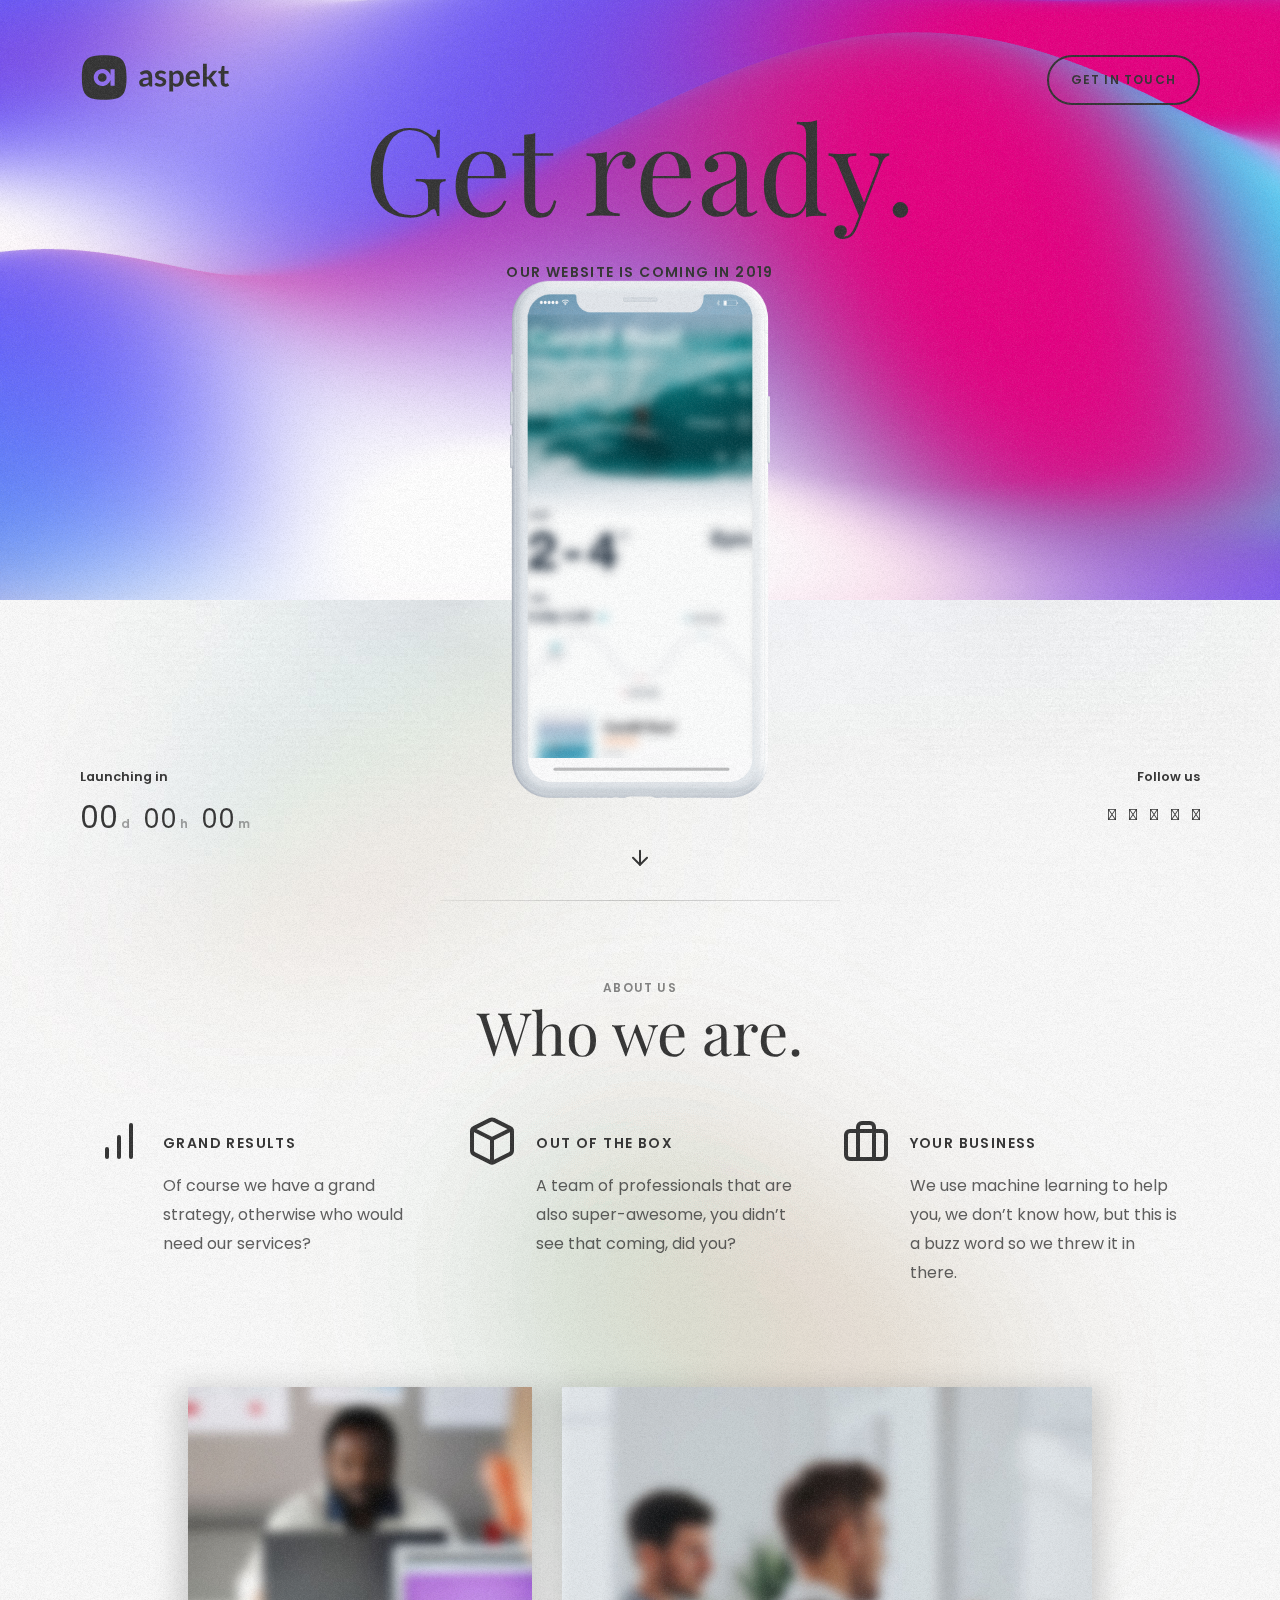
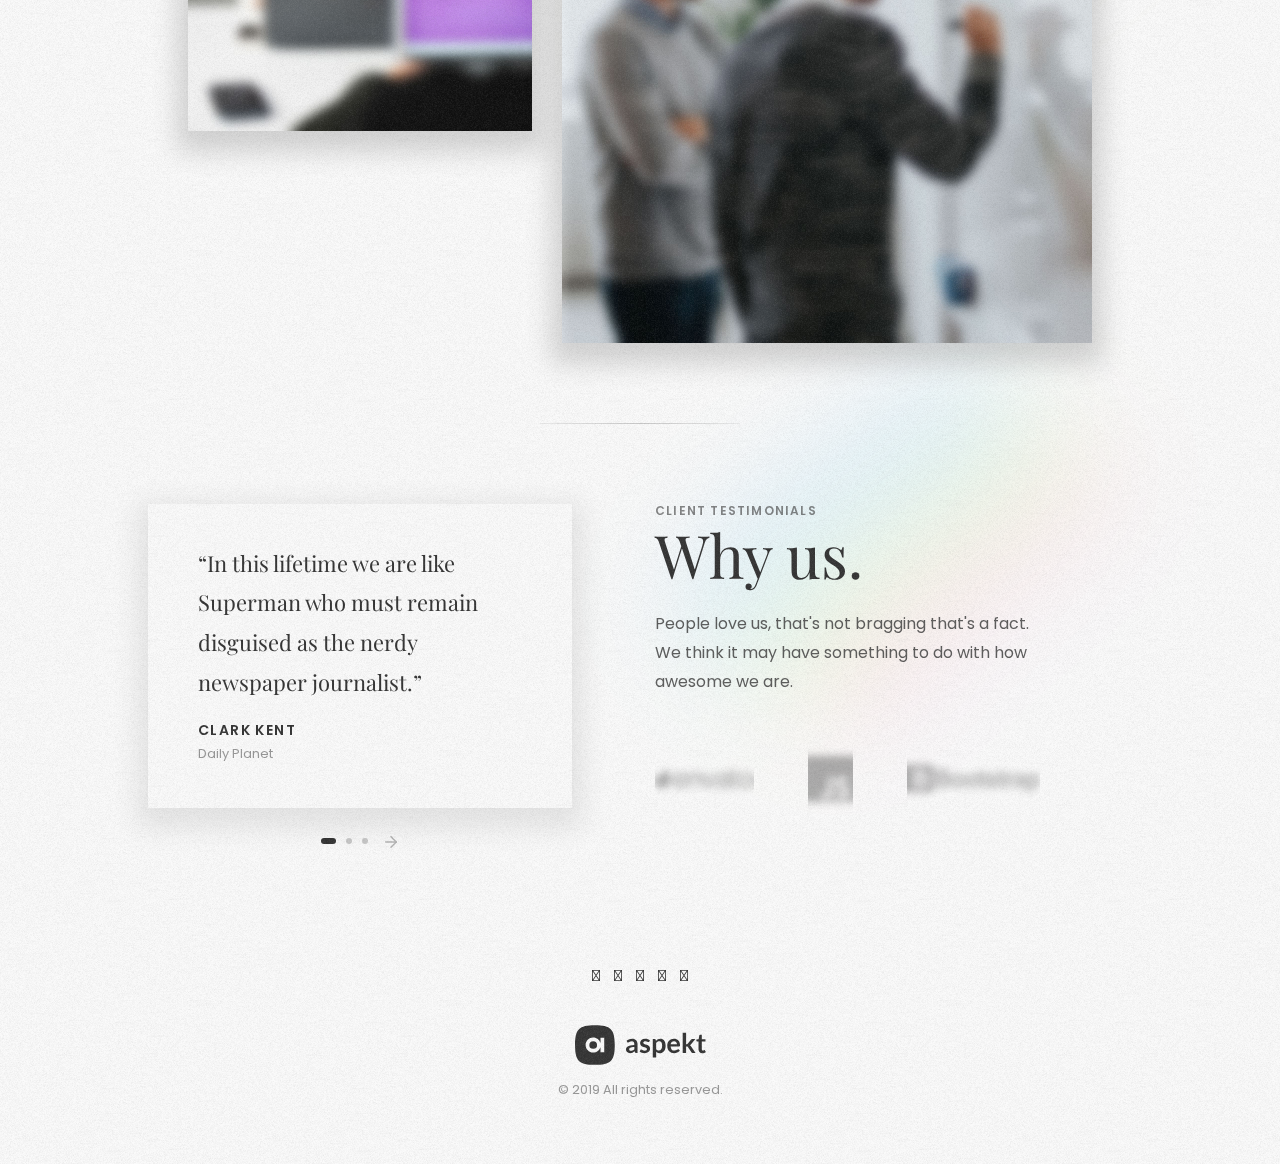
==== commit 1838dcc1: "new typo and index" ====
--- a/index.html
+++ b/index.html
@@ -47,7 +47,6 @@
     <link href="https://fonts.googleapis.com/css?family=Poppins:400,600" rel="stylesheet">
 
     <link href="assets/stylesheets/basic.css" rel="stylesheet" />
-    <link href="assets/stylesheets/app.css" rel="stylesheet" />
 </head>
 
 <body>
@@ -77,22 +76,23 @@
                         </a>
                     </div>
 
-                   <div class="content">
-                    <h1>Aspekt is coming.</h1>
-                    <p class="sub-title">The app revolution begins 2019</p>
-
+                    <div class="-cta js--localscroll">
+                        <a href="mailto:contact@aetherthemes.com" class="button button--hollow">Get in touch</a>
+                    </div>
+                </div>
+
+                <div class="hero-banner">
+                    <h1>Get ready.</h1>
+                    <p class="sub-title">Our website is coming in 2019</p>
+
+                    <div class="-cta">
+                        <a href="#section1"> <i data-feather="arrow-down"></i>
+                        </a>
+                    </div>
                     <div class="cta">
-                        <a href="#"><img src="assets/images/app/hero/app-store.svg" width="202" height="60" alt="App store" /></a>
-                        <a href="#"><img src="assets/images/app/hero/google-play.svg" width="202" height="60" alt="Google play" /></a>
-                    </div>
-                </div>
-                </div>
-            </canvas>      
-            </div>
-
-            <div class="hero-image">
-                <img src="assets/images/app/hero/phone-render.png" width="360" alt="Phone render" />
-            </div>
+                        <img src="assets/images/app/hero/phone-render.png" width="260" alt="Phone render" />
+                    </div>
+                </div>
 
                 <div class="hero-footer">
                     <div class="-counter">
--- a/assets/stylesheets/basic.css
+++ b/assets/stylesheets/basic.css
@@ -26,11 +26,16 @@
   position:absolute;
       left:0;
       top:0;
+      bottom: 0;
       z-index:-1;
   --gradient-color-1: #635BFF; 
   --gradient-color-2: #3BDEFF; 
   --gradient-color-3: #ffffff;  
   --gradient-color-4: #E50081;
+}
+
+.highlights .styled {
+  background-color: #ffffff;
 }
 
 .row {
@@ -1480,22 +1485,96 @@
 input:-ms-input-placeholder {
   opacity: 1; }
 
-/* Socicon */
+/* Syne Font */
 @font-face {
-  font-family: 'Socicon';
-  src: url(/assets/fonts/Socicon.eot?484r1f);
-  src: url(/assets/fonts/Socicon.eot?484r1f#iefix) format("embedded-opentype"), url(/assets/fonts/Socicon.woff2?484r1f) format("woff2"), url(/assets/fonts/Socicon.ttf?484r1f) format("truetype"), url(/assets/fonts/Socicon.woff?484r1f) format("woff"), url(/assets/fonts/Socicon.svg?484r1f#Socicon) format("svg");
+  font-family: 'Syne Extra';
+  src: url('assets/fonts/Syne-Extra.woff2') format('woff2'),
+      url('assets/fonts/Syne-Extra.woff') format('woff');
+  font-weight: 900;
+  font-style: normal;
+  font-display: swap;
+}
+
+@font-face {
+  font-family: 'Syne';
+  src: url('assets/fonts/Syne-Italic.woff2') format('woff2'),
+      url('assets/fonts/Syne-Italic.woff') format('woff');
   font-weight: normal;
-  font-style: normal; }
-[class^="socicon-"], [class*=" socicon-"] {
-  /* use !important to prevent issues with browser extensions that change fonts */
-  font-family: 'Socicon' !important;
-  speak: none;
+  font-style: italic;
+  font-display: swap;
+}
+
+@font-face {
+  font-family: 'Syne';
+  src: url('assets/fonts/Syne-Bold.woff2') format('woff2'),
+      url('assets/fonts/Syne-Bold.woff') format('woff');
+  font-weight: bold;
   font-style: normal;
+  font-display: swap;
+}
+
+@font-face {
+  font-family: 'Syne';
+  src: url('assets/fonts/Syne-Regular.woff2') format('woff2'),
+      url('assets/fonts/Syne-Regular.woff') format('woff');
   font-weight: normal;
-  font-variant: normal;
-  text-transform: none;
-  line-height: 1;
+  font-style: normal;
+  font-display: swap;
+}
+
+@font-face {
+  font-family: 'Syne Mono';
+  src: url('assets/fonts/SyneMono-Regular.woff2') format('woff2'),
+      url('assets/fonts/SyneMono-Regular.woff') format('woff');
+  font-weight: normal;
+  font-style: normal;
+  font-display: swap;
+}
+
+@font-face {
+  font-family: 'Syne Extra';
+  src: url('assets/fonts/Syne-Extra.woff2') format('woff2'),
+      url('assets/fonts/Syne-Extra.woff') format('woff');
+  font-weight: 900;
+  font-style: normal;
+  font-display: swap;
+}
+
+@font-face {
+  font-family: 'Syne';
+  src: url('assets/fonts/Syne-Italic.woff2') format('woff2'),
+      url('assets/fonts/Syne-Italic.woff') format('woff');
+  font-weight: normal;
+  font-style: italic;
+  font-display: swap;
+}
+
+@font-face {
+  font-family: 'Syne';
+  src: url('assets/fonts/Syne-Bold.woff2') format('woff2'),
+      url('assets/fonts/Syne-Bold.woff') format('woff');
+  font-weight: bold;
+  font-style: normal;
+  font-display: swap;
+}
+
+@font-face {
+  font-family: 'Syne Mono';
+  src: url('assets/fonts/SyneMono-Regular.woff2') format('woff2'),
+      url('assets/fonts/SyneMono-Regular.woff') format('woff');
+  font-weight: normal;
+  font-style: normal;
+  font-display: swap;
+}
+
+@font-face {
+  font-family: 'Syne';
+  src: url('assets/fonts/Syne-Regular.woff2') format('woff2'),
+      url('assets/fonts/Syne-Regular.woff') format('woff');
+  font-weight: normal;
+  font-style: normal;
+  font-display: swap;
+}
   /* Better Font Rendering =========== */
   -webkit-font-smoothing: antialiased;
   -moz-osx-font-smoothing: grayscale; }
@@ -2475,6 +2554,20 @@
 /* =Sections
 -------------------------------------------------------------- */
 /* Hero */
+  .cta a {
+    display: inline-block;
+    transition: transform 0.2s cubic-bezier(0.445, 0.05, 0.55, 0.95); }
+  .cta a:hover {
+    transform: translateY(-3px); }
+  @media screen and (max-width: 40em) {
+    .cta a {
+      display: block; }
+      .cta a:not(:last-of-type) {
+        margin-bottom: 0.625rem; } }
+.cta svg {
+  width: 12.5rem;
+  height: 3.6875rem; }
+
 .hero {
   width: 100%; }
   .hero-content {
